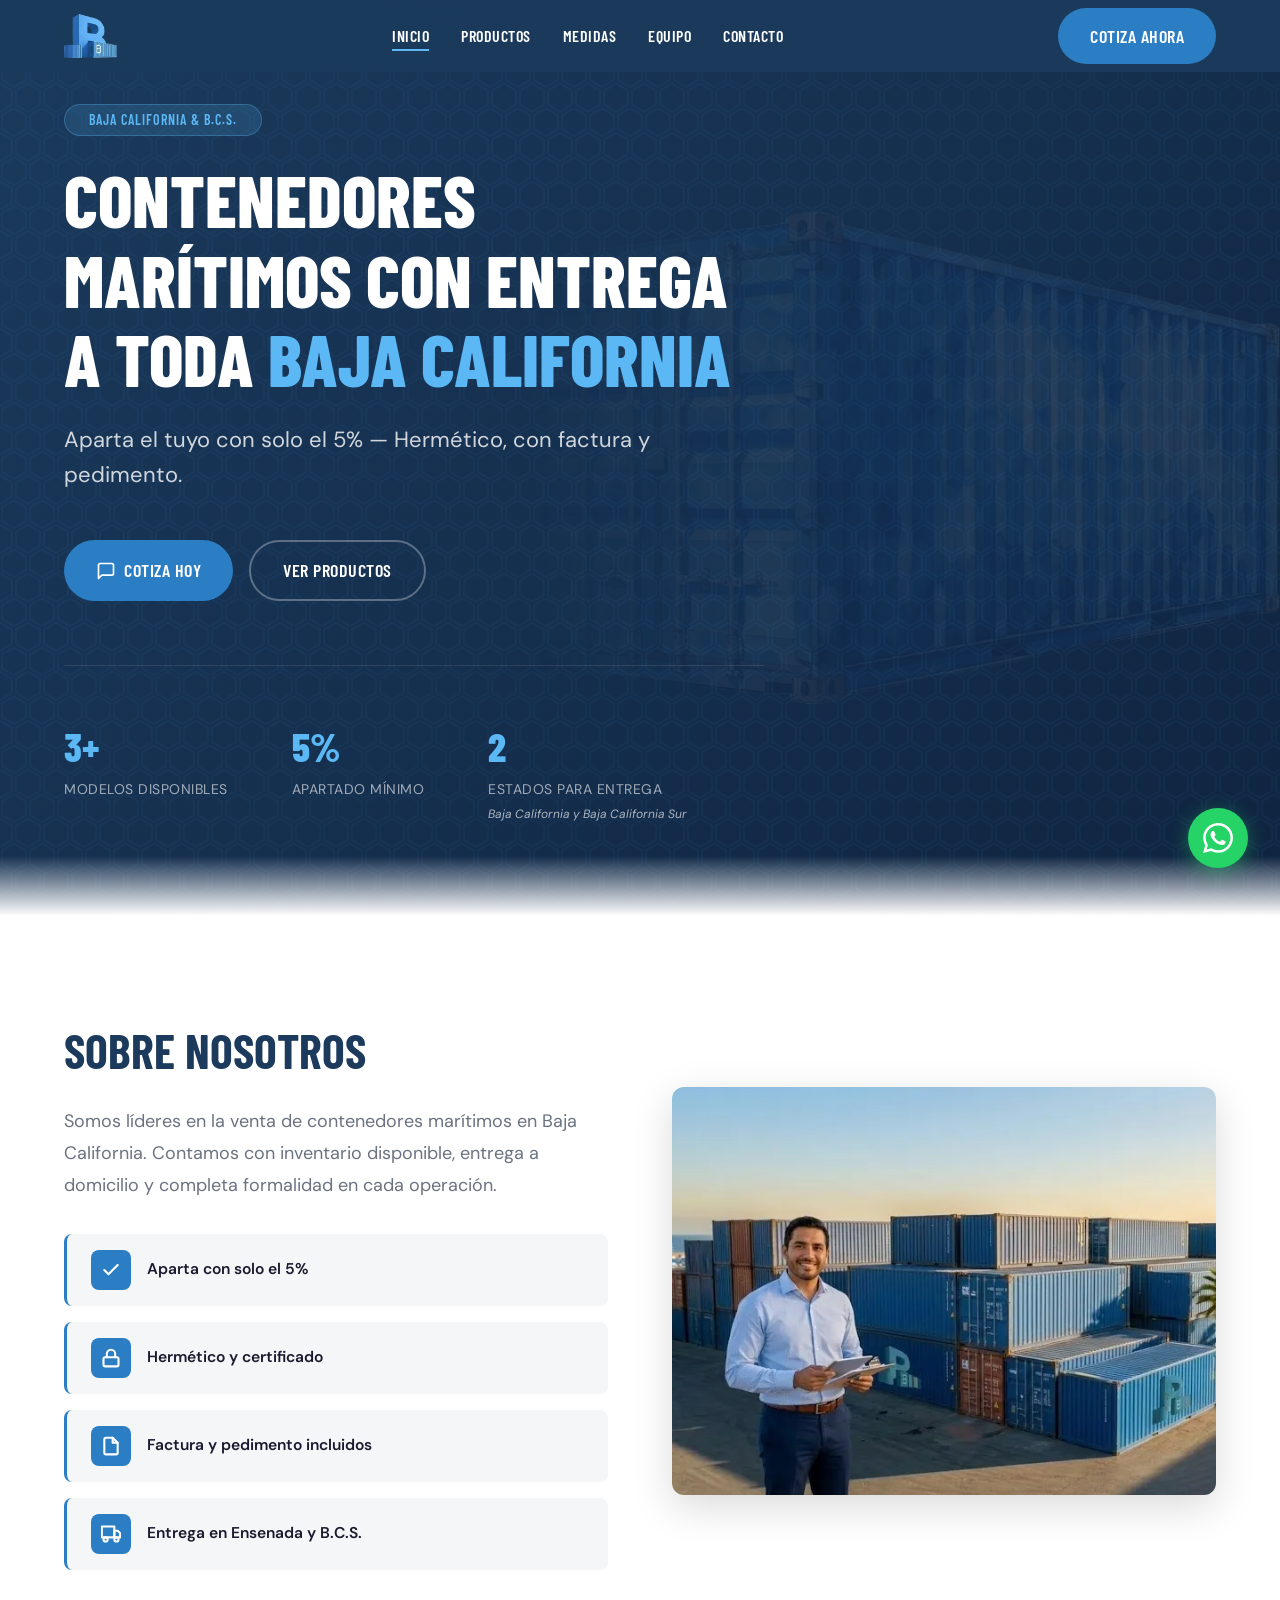
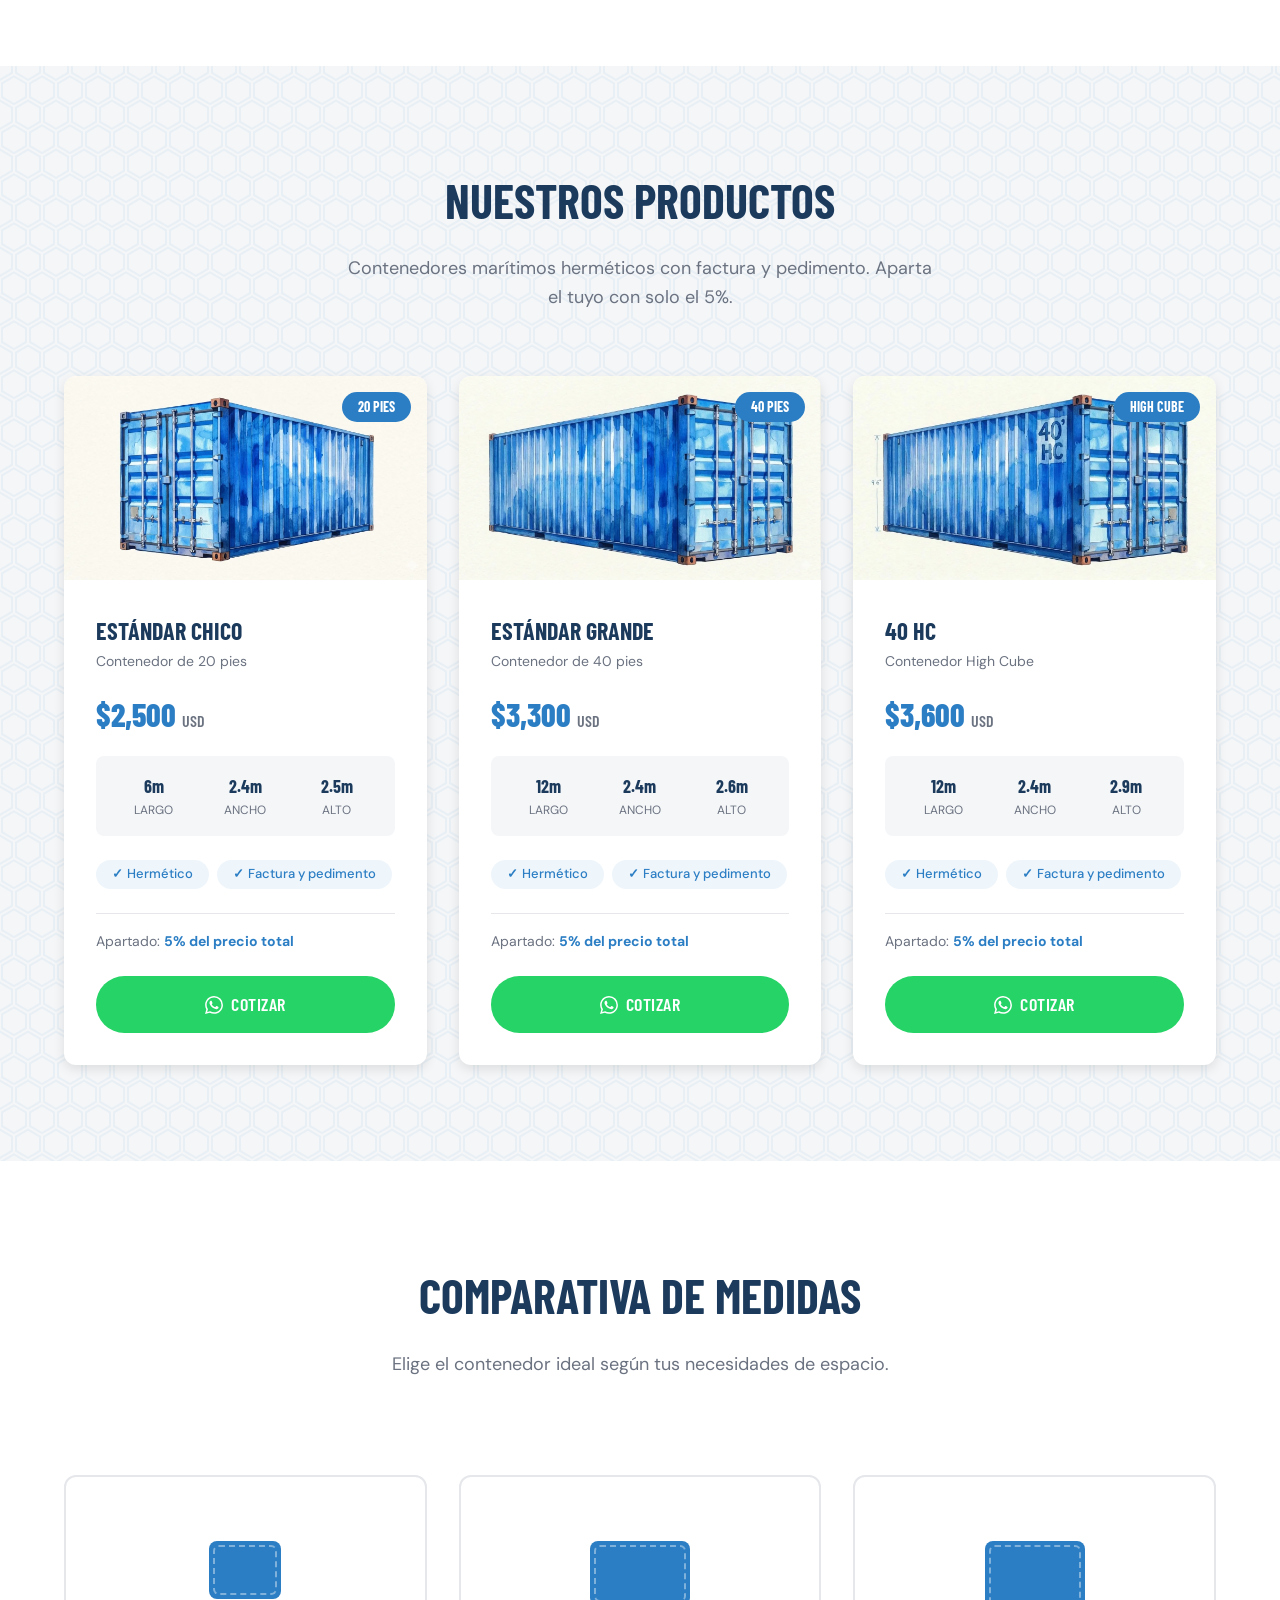
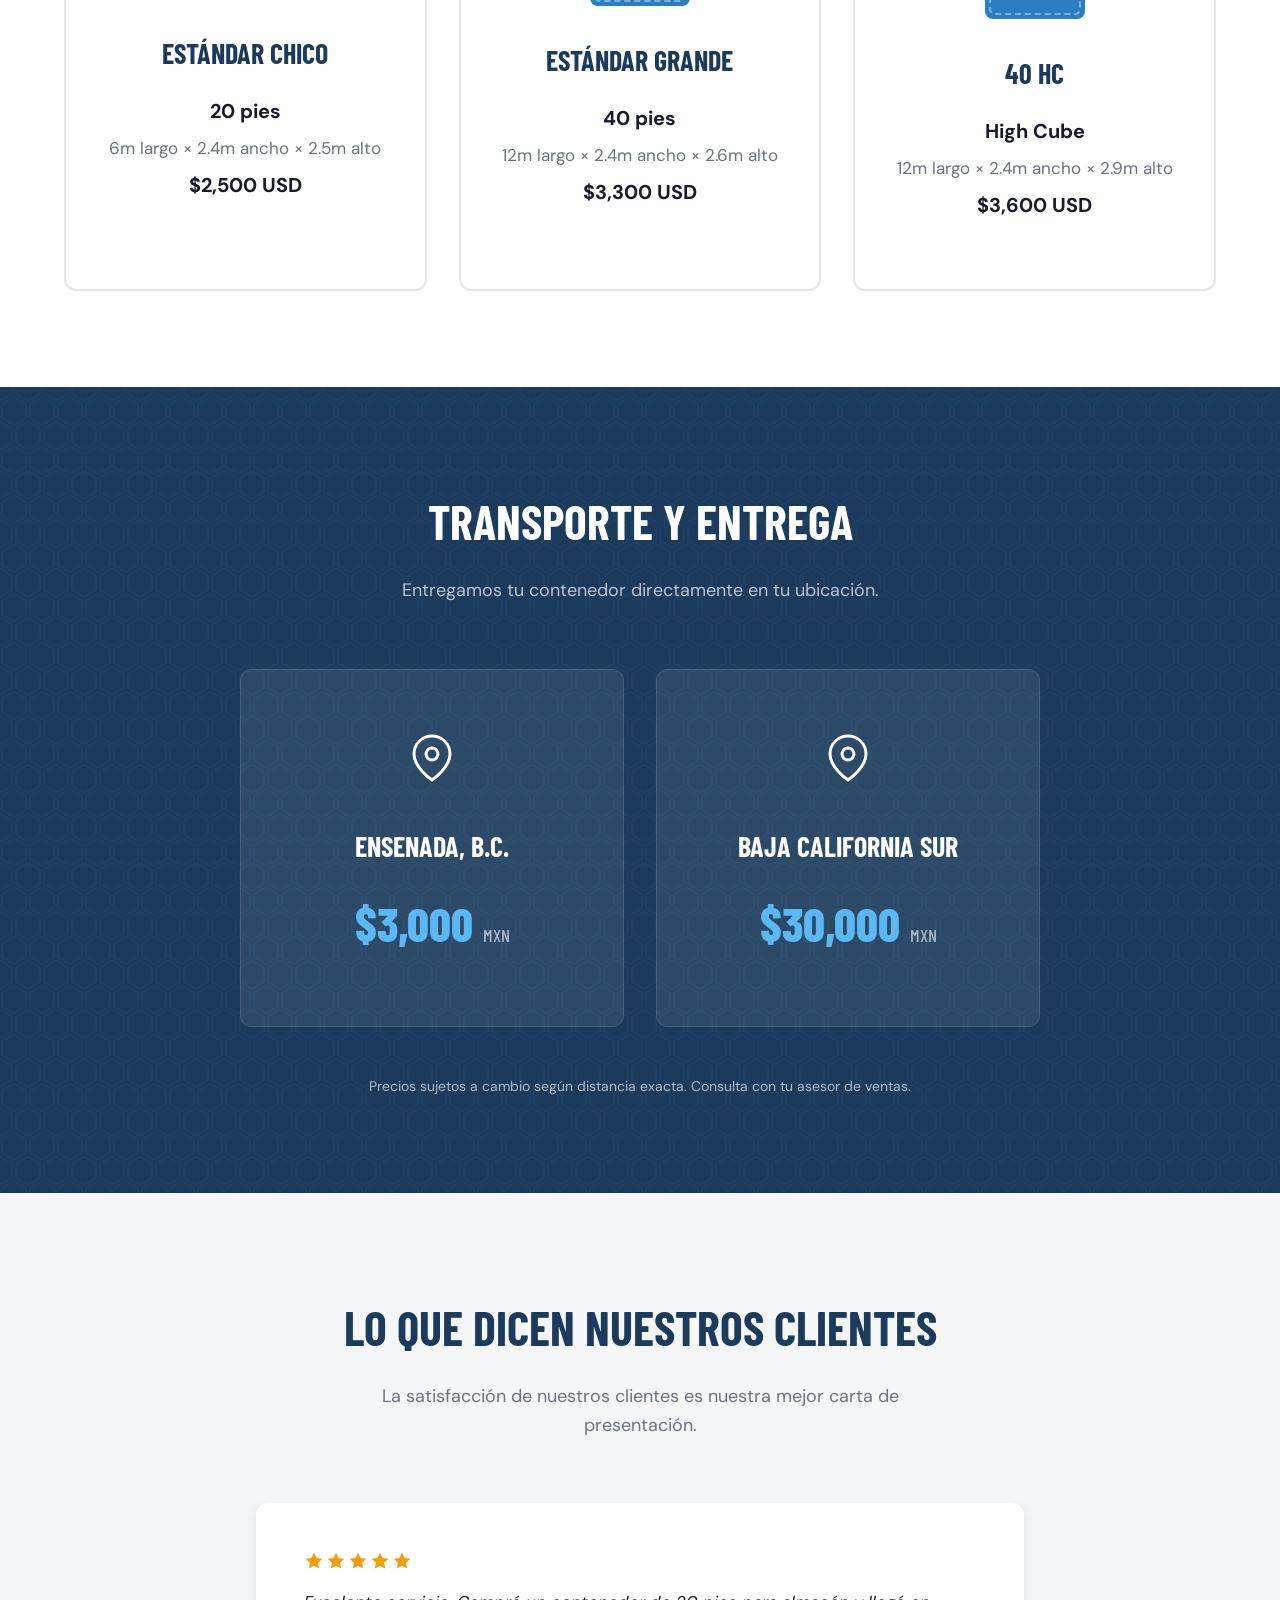
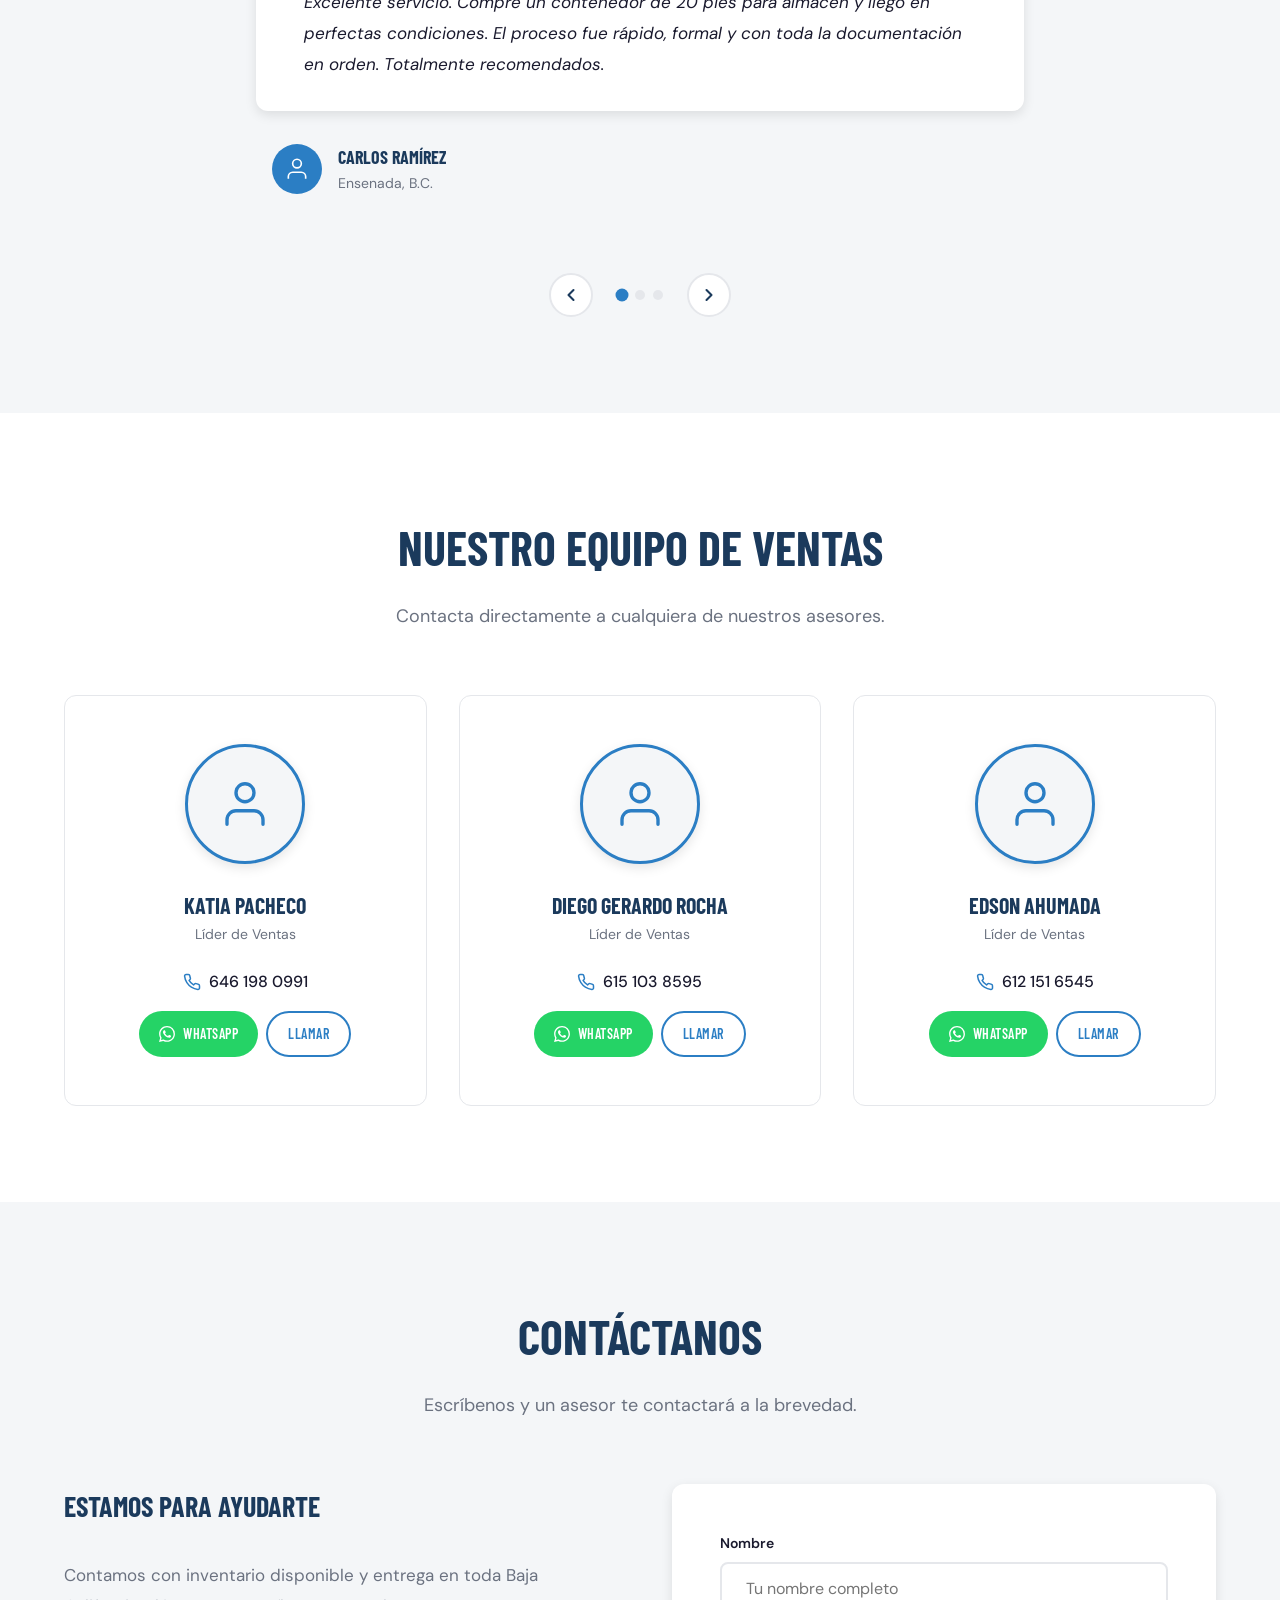
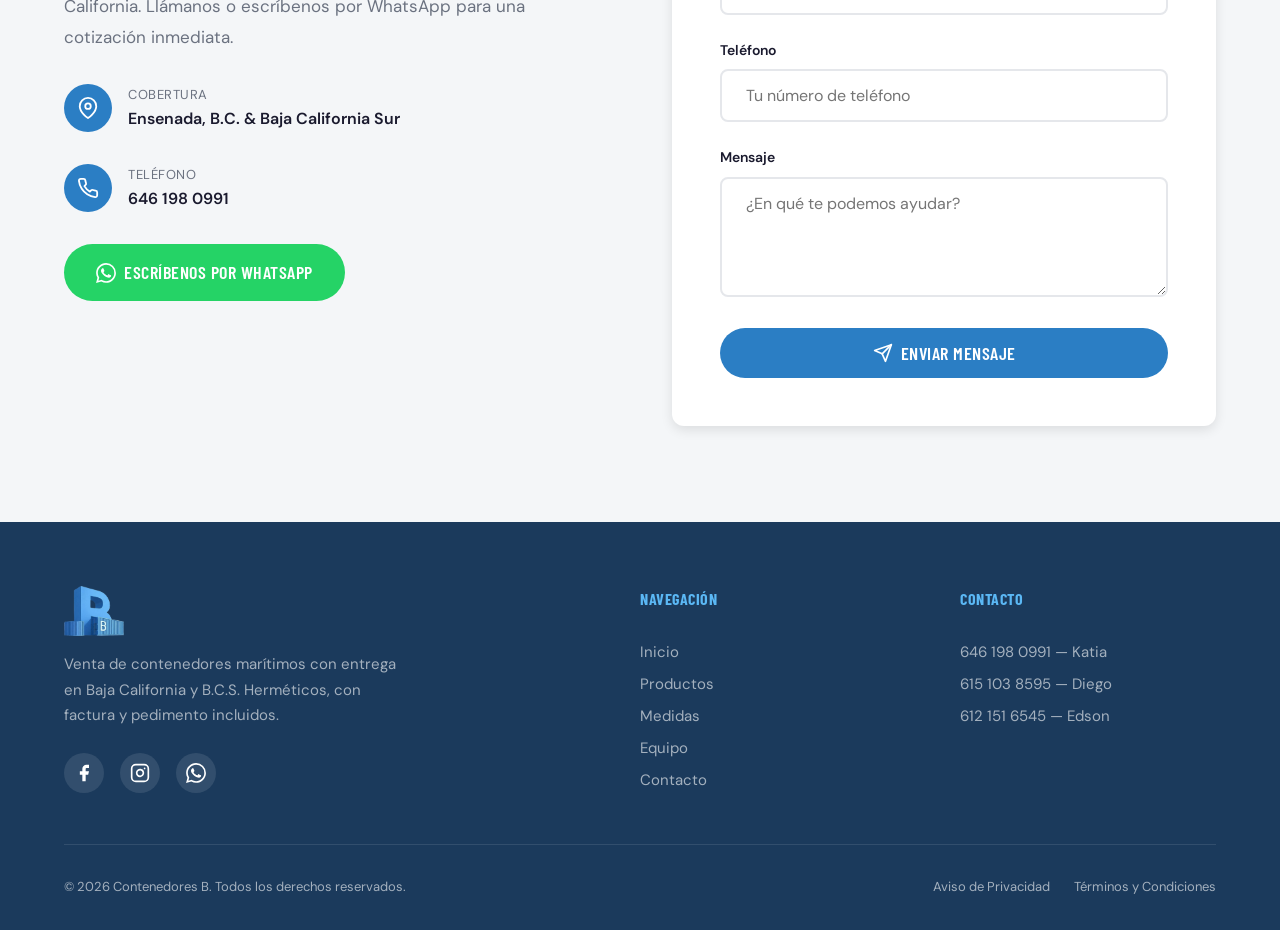
==== index.html @ b34fc515 "feat: Contenedores B landing page v1.0 Static landing page for shipping container sales company in B" ====
<!DOCTYPE html>
<html lang="es">
<head>
  <meta charset="UTF-8" />
  <meta name="viewport" content="width=device-width, initial-scale=1.0" />
  <title>Contenedores B — Venta de Contenedores Marítimos en Baja California</title>
  <meta name="description" content="Venta de contenedores marítimos en Baja California. Estándar de 20 y 40 pies, High Cube. Herméticos, con factura y pedimento. Entrega en Ensenada y B.C.S." />

  <!-- Favicon -->
  <link rel="icon" type="image/png" href="favicon.png" />
  <link rel="apple-touch-icon" href="assets/images/logo/apple-touch-icon.png" />

  <!-- Fonts -->
  <link rel="preconnect" href="https://fonts.googleapis.com" />
  <link rel="preconnect" href="https://fonts.gstatic.com" crossorigin />
  <link href="https://fonts.googleapis.com/css2?family=Barlow+Condensed:wght@600;700;800&family=DM+Sans:wght@400;500;600;700&display=swap" rel="stylesheet" />

  <!-- Styles -->
  <link rel="stylesheet" href="assets/css/variables.css" />
  <link rel="stylesheet" href="assets/css/main.css" />
</head>
<body>

  <!-- Skip to content -->
  <a href="#inicio" class="skip-link">Ir al contenido principal</a>

  <!-- ======== HEADER ======== -->
  <header class="header">
    <div class="container">
      <a href="#inicio" class="header-logo">
        <img src="assets/images/logo/logo-no-bg.png" alt="Contenedores B" />
      </a>
      <nav class="nav" aria-label="Navegación principal">
        <ul class="nav-links">
          <li><a href="#inicio">Inicio</a></li>
          <li><a href="#productos">Productos</a></li>
          <li><a href="#medidas">Medidas</a></li>
          <li><a href="#equipo">Equipo</a></li>
          <li><a href="#contacto">Contacto</a></li>
        </ul>
      </nav>
      <a href="#contacto" class="btn btn-primary nav-cta">Cotiza ahora</a>
      <button class="menu-toggle" aria-label="Abrir menú" aria-expanded="false">
        <span></span>
        <span></span>
        <span></span>
      </button>
    </div>
  </header>

  <!-- ======== HERO ======== -->
  <section id="inicio" class="hero hex-bg">
    <div class="hero-bg-image" aria-hidden="true"></div>
    <div class="container">
      <div class="hero-content">
        <span class="hero-badge">Baja California & B.C.S.</span>
        <h1 class="hero-title">
          Contenedores marítimos con entrega a toda <span>Baja California</span>
        </h1>
        <p class="hero-subtitle">
          Aparta el tuyo con solo el 5% — Hermético, con factura y pedimento.
        </p>
        <div class="hero-ctas">
          <a href="#contacto" class="btn btn-primary">
            <svg width="20" height="20" viewBox="0 0 24 24" fill="none" stroke="currentColor" stroke-width="2" stroke-linecap="round" stroke-linejoin="round"><path d="M21 15a2 2 0 0 1-2 2H7l-4 4V5a2 2 0 0 1 2-2h14a2 2 0 0 1 2 2z"/></svg>
            Cotiza hoy
          </a>
          <a href="#productos" class="btn btn-outline" style="border-color: rgba(255,255,255,0.3); color: white;">
            Ver productos
          </a>
        </div>
        <div class="hero-stats">
          <div>
            <div class="hero-stat-value" data-count="3" data-suffix="+">0</div>
            <div class="hero-stat-label">Modelos disponibles</div>
          </div>
          <div>
            <div class="hero-stat-value" data-count="5" data-suffix="%">0</div>
            <div class="hero-stat-label">Apartado mínimo</div>
          </div>
          <div>
            <div class="hero-stat-value" data-count="2" data-suffix="">0</div>
            <div class="hero-stat-label">Estados para entrega</div>
            <div class="hero-stat-detail">Baja California y Baja California Sur</div>
          </div>
        </div>
      </div>
    </div>
  </section>

  <!-- ======== NOSOTROS ======== -->
  <section id="nosotros" class="section about">
    <div class="container">
      <div class="about-grid">
        <div class="about-text reveal">
          <h2 class="section-title">Sobre nosotros</h2>
          <p>
            Somos líderes en la venta de contenedores marítimos en Baja California.
            Contamos con inventario disponible, entrega a domicilio y completa formalidad
            en cada operación.
          </p>
          <div class="about-highlights">
            <div class="highlight-item">
              <div class="highlight-icon">
                <svg width="20" height="20" viewBox="0 0 24 24" fill="none" stroke="currentColor" stroke-width="2.5" stroke-linecap="round" stroke-linejoin="round"><polyline points="20 6 9 17 4 12"/></svg>
              </div>
              <span class="highlight-text">Aparta con solo el 5%</span>
            </div>
            <div class="highlight-item">
              <div class="highlight-icon">
                <svg width="20" height="20" viewBox="0 0 24 24" fill="none" stroke="currentColor" stroke-width="2.5" stroke-linecap="round" stroke-linejoin="round"><rect x="3" y="11" width="18" height="11" rx="2" ry="2"/><path d="M7 11V7a5 5 0 0 1 10 0v4"/></svg>
              </div>
              <span class="highlight-text">Hermético y certificado</span>
            </div>
            <div class="highlight-item">
              <div class="highlight-icon">
                <svg width="20" height="20" viewBox="0 0 24 24" fill="none" stroke="currentColor" stroke-width="2.5" stroke-linecap="round" stroke-linejoin="round"><path d="M14 2H6a2 2 0 0 0-2 2v16a2 2 0 0 0 2 2h12a2 2 0 0 0 2-2V8z"/><polyline points="14 2 14 8 20 8"/></svg>
              </div>
              <span class="highlight-text">Factura y pedimento incluidos</span>
            </div>
            <div class="highlight-item">
              <div class="highlight-icon">
                <svg width="20" height="20" viewBox="0 0 24 24" fill="none" stroke="currentColor" stroke-width="2.5" stroke-linecap="round" stroke-linejoin="round"><rect x="1" y="3" width="15" height="13"/><polygon points="16 8 20 8 23 11 23 16 16 16 16 8"/><circle cx="5.5" cy="18.5" r="2.5"/><circle cx="18.5" cy="18.5" r="2.5"/></svg>
              </div>
              <span class="highlight-text">Entrega en Ensenada y B.C.S.</span>
            </div>
          </div>
        </div>
        <div class="about-image reveal">
          <picture>
            <source srcset="assets/images/sobre_nosotros.webp" type="image/webp" />
            <img
              src="assets/images/sobre_nosotros.png"
              alt="Contenedores marítimos Contenedores B"
              width="719" height="459"
              loading="lazy"
            />
          </picture>
        </div>
      </div>
    </div>
  </section>

  <!-- ======== PRODUCTOS ======== -->
  <section id="productos" class="section products hex-bg">
    <div class="container">
      <div class="section-header reveal">
        <h2 class="section-title">Nuestros productos</h2>
        <p class="section-subtitle">
          Contenedores marítimos herméticos con factura y pedimento. Aparta el tuyo con solo el 5%.
        </p>
      </div>
      <div class="products-grid">
        <!-- Estándar Chico -->
        <div class="product-card reveal">
          <div class="product-card-image">
            <picture>
              <source srcset="assets/images/products/20_pies.webp" type="image/webp" />
              <img
                src="assets/images/products/20_pies.png"
                class="product-image"
                data-product="estandar-chico"
                alt="Contenedor Estándar Chico 20 pies"
                width="1365" height="768"
                loading="lazy"
              />
            </picture>
            <span class="product-card-badge">20 pies</span>
          </div>
          <div class="product-card-body">
            <h3 class="product-card-title">Estándar Chico</h3>
            <p class="product-card-subtitle">Contenedor de 20 pies</p>
            <div class="product-card-price">$2,500 <small>USD</small></div>
            <div class="product-card-dimensions">
              <div class="dimension">
                <div class="dimension-value">6m</div>
                <div class="dimension-label">Largo</div>
              </div>
              <div class="dimension">
                <div class="dimension-value">2.4m</div>
                <div class="dimension-label">Ancho</div>
              </div>
              <div class="dimension">
                <div class="dimension-value">2.5m</div>
                <div class="dimension-label">Alto</div>
              </div>
            </div>
            <div class="product-card-features">
              <span class="feature-tag">Hermético</span>
              <span class="feature-tag">Factura y pedimento</span>
            </div>
            <p class="product-card-deposit">Apartado: <strong>5% del precio total</strong></p>
            <a href="https://wa.me/526461980991?text=Hola%2C%20me%20interesa%20el%20contenedor%20Est%C3%A1ndar%20Chico%2020%20pies" class="btn btn-whatsapp product-card-cta">
              <svg width="18" height="18" viewBox="0 0 24 24" fill="currentColor"><path d="M17.472 14.382c-.297-.149-1.758-.867-2.03-.967-.273-.099-.471-.148-.67.15-.197.297-.767.966-.94 1.164-.173.199-.347.223-.644.075-.297-.15-1.255-.463-2.39-1.475-.883-.788-1.48-1.761-1.653-2.059-.173-.297-.018-.458.13-.606.134-.133.298-.347.446-.52.149-.174.198-.298.298-.497.099-.198.05-.371-.025-.52-.075-.149-.669-1.612-.916-2.207-.242-.579-.487-.5-.669-.51-.173-.008-.371-.01-.57-.01-.198 0-.52.074-.792.372-.272.297-1.04 1.016-1.04 2.479 0 1.462 1.065 2.875 1.213 3.074.149.198 2.096 3.2 5.077 4.487.709.306 1.262.489 1.694.625.712.227 1.36.195 1.871.118.571-.085 1.758-.719 2.006-1.413.248-.694.248-1.289.173-1.413-.074-.124-.272-.198-.57-.347m-5.421 7.403h-.004a9.87 9.87 0 01-5.031-1.378l-.361-.214-3.741.982.998-3.648-.235-.374a9.86 9.86 0 01-1.51-5.26c.001-5.45 4.436-9.884 9.888-9.884 2.64 0 5.122 1.03 6.988 2.898a9.825 9.825 0 012.893 6.994c-.003 5.45-4.437 9.884-9.885 9.884m8.413-18.297A11.815 11.815 0 0012.05 0C5.495 0 .16 5.335.157 11.892c0 2.096.547 4.142 1.588 5.945L.057 24l6.305-1.654a11.882 11.882 0 005.683 1.448h.005c6.554 0 11.89-5.335 11.893-11.893a11.821 11.821 0 00-3.48-8.413z"/></svg>
              Cotizar
            </a>
          </div>
        </div>

        <!-- Estándar Grande -->
        <div class="product-card reveal">
          <div class="product-card-image">
            <picture>
              <source srcset="assets/images/products/40_pies.webp" type="image/webp" />
              <img
                src="assets/images/products/40_pies.png"
                class="product-image"
                data-product="estandar-grande"
                alt="Contenedor Estándar Grande 40 pies"
                width="1365" height="768"
                loading="lazy"
              />
            </picture>
            <span class="product-card-badge">40 pies</span>
          </div>
          <div class="product-card-body">
            <h3 class="product-card-title">Estándar Grande</h3>
            <p class="product-card-subtitle">Contenedor de 40 pies</p>
            <div class="product-card-price">$3,300 <small>USD</small></div>
            <div class="product-card-dimensions">
              <div class="dimension">
                <div class="dimension-value">12m</div>
                <div class="dimension-label">Largo</div>
              </div>
              <div class="dimension">
                <div class="dimension-value">2.4m</div>
                <div class="dimension-label">Ancho</div>
              </div>
              <div class="dimension">
                <div class="dimension-value">2.6m</div>
                <div class="dimension-label">Alto</div>
              </div>
            </div>
            <div class="product-card-features">
              <span class="feature-tag">Hermético</span>
              <span class="feature-tag">Factura y pedimento</span>
            </div>
            <p class="product-card-deposit">Apartado: <strong>5% del precio total</strong></p>
            <a href="https://wa.me/526461980991?text=Hola%2C%20me%20interesa%20el%20contenedor%20Est%C3%A1ndar%20Grande%2040%20pies" class="btn btn-whatsapp product-card-cta">
              <svg width="18" height="18" viewBox="0 0 24 24" fill="currentColor"><path d="M17.472 14.382c-.297-.149-1.758-.867-2.03-.967-.273-.099-.471-.148-.67.15-.197.297-.767.966-.94 1.164-.173.199-.347.223-.644.075-.297-.15-1.255-.463-2.39-1.475-.883-.788-1.48-1.761-1.653-2.059-.173-.297-.018-.458.13-.606.134-.133.298-.347.446-.52.149-.174.198-.298.298-.497.099-.198.05-.371-.025-.52-.075-.149-.669-1.612-.916-2.207-.242-.579-.487-.5-.669-.51-.173-.008-.371-.01-.57-.01-.198 0-.52.074-.792.372-.272.297-1.04 1.016-1.04 2.479 0 1.462 1.065 2.875 1.213 3.074.149.198 2.096 3.2 5.077 4.487.709.306 1.262.489 1.694.625.712.227 1.36.195 1.871.118.571-.085 1.758-.719 2.006-1.413.248-.694.248-1.289.173-1.413-.074-.124-.272-.198-.57-.347m-5.421 7.403h-.004a9.87 9.87 0 01-5.031-1.378l-.361-.214-3.741.982.998-3.648-.235-.374a9.86 9.86 0 01-1.51-5.26c.001-5.45 4.436-9.884 9.888-9.884 2.64 0 5.122 1.03 6.988 2.898a9.825 9.825 0 012.893 6.994c-.003 5.45-4.437 9.884-9.885 9.884m8.413-18.297A11.815 11.815 0 0012.05 0C5.495 0 .16 5.335.157 11.892c0 2.096.547 4.142 1.588 5.945L.057 24l6.305-1.654a11.882 11.882 0 005.683 1.448h.005c6.554 0 11.89-5.335 11.893-11.893a11.821 11.821 0 00-3.48-8.413z"/></svg>
              Cotizar
            </a>
          </div>
        </div>

        <!-- 40 HC -->
        <div class="product-card reveal">
          <div class="product-card-image">
            <picture>
              <source srcset="assets/images/products/high_cube.webp" type="image/webp" />
              <img
                src="assets/images/products/high_cube.png"
                class="product-image"
                data-product="40hc"
                alt="Contenedor 40 HC High Cube"
                width="1365" height="768"
                loading="lazy"
              />
            </picture>
            <span class="product-card-badge">High Cube</span>
          </div>
          <div class="product-card-body">
            <h3 class="product-card-title">40 HC</h3>
            <p class="product-card-subtitle">Contenedor High Cube</p>
            <div class="product-card-price">$3,600 <small>USD</small></div>
            <div class="product-card-dimensions">
              <div class="dimension">
                <div class="dimension-value">12m</div>
                <div class="dimension-label">Largo</div>
              </div>
              <div class="dimension">
                <div class="dimension-value">2.4m</div>
                <div class="dimension-label">Ancho</div>
              </div>
              <div class="dimension">
                <div class="dimension-value">2.9m</div>
                <div class="dimension-label">Alto</div>
              </div>
            </div>
            <div class="product-card-features">
              <span class="feature-tag">Hermético</span>
              <span class="feature-tag">Factura y pedimento</span>
            </div>
            <p class="product-card-deposit">Apartado: <strong>5% del precio total</strong></p>
            <a href="https://wa.me/526461980991?text=Hola%2C%20me%20interesa%20el%20contenedor%2040%20HC%20High%20Cube" class="btn btn-whatsapp product-card-cta">
              <svg width="18" height="18" viewBox="0 0 24 24" fill="currentColor"><path d="M17.472 14.382c-.297-.149-1.758-.867-2.03-.967-.273-.099-.471-.148-.67.15-.197.297-.767.966-.94 1.164-.173.199-.347.223-.644.075-.297-.15-1.255-.463-2.39-1.475-.883-.788-1.48-1.761-1.653-2.059-.173-.297-.018-.458.13-.606.134-.133.298-.347.446-.52.149-.174.198-.298.298-.497.099-.198.05-.371-.025-.52-.075-.149-.669-1.612-.916-2.207-.242-.579-.487-.5-.669-.51-.173-.008-.371-.01-.57-.01-.198 0-.52.074-.792.372-.272.297-1.04 1.016-1.04 2.479 0 1.462 1.065 2.875 1.213 3.074.149.198 2.096 3.2 5.077 4.487.709.306 1.262.489 1.694.625.712.227 1.36.195 1.871.118.571-.085 1.758-.719 2.006-1.413.248-.694.248-1.289.173-1.413-.074-.124-.272-.198-.57-.347m-5.421 7.403h-.004a9.87 9.87 0 01-5.031-1.378l-.361-.214-3.741.982.998-3.648-.235-.374a9.86 9.86 0 01-1.51-5.26c.001-5.45 4.436-9.884 9.888-9.884 2.64 0 5.122 1.03 6.988 2.898a9.825 9.825 0 012.893 6.994c-.003 5.45-4.437 9.884-9.885 9.884m8.413-18.297A11.815 11.815 0 0012.05 0C5.495 0 .16 5.335.157 11.892c0 2.096.547 4.142 1.588 5.945L.057 24l6.305-1.654a11.882 11.882 0 005.683 1.448h.005c6.554 0 11.89-5.335 11.893-11.893a11.821 11.821 0 00-3.48-8.413z"/></svg>
              Cotizar
            </a>
          </div>
        </div>
      </div>
    </div>
  </section>

  <!-- ======== MEDIDAS ======== -->
  <section id="medidas" class="section dimensions">
    <div class="container">
      <div class="section-header reveal">
        <h2 class="section-title">Comparativa de medidas</h2>
        <p class="section-subtitle">
          Elige el contenedor ideal según tus necesidades de espacio.
        </p>
      </div>
      <div class="dimensions-visual">
        <div class="dimension-box reveal">
          <div class="dimension-box-icon size-20"></div>
          <h3 class="dimension-box-title">Estándar Chico</h3>
          <div class="dimension-box-specs">
            <strong>20 pies</strong><br />
            6m largo &times; 2.4m ancho &times; 2.5m alto<br />
            <strong>$2,500 USD</strong>
          </div>
        </div>
        <div class="dimension-box reveal">
          <div class="dimension-box-icon size-40"></div>
          <h3 class="dimension-box-title">Estándar Grande</h3>
          <div class="dimension-box-specs">
            <strong>40 pies</strong><br />
            12m largo &times; 2.4m ancho &times; 2.6m alto<br />
            <strong>$3,300 USD</strong>
          </div>
        </div>
        <div class="dimension-box reveal">
          <div class="dimension-box-icon size-hc"></div>
          <h3 class="dimension-box-title">40 HC</h3>
          <div class="dimension-box-specs">
            <strong>High Cube</strong><br />
            12m largo &times; 2.4m ancho &times; 2.9m alto<br />
            <strong>$3,600 USD</strong>
          </div>
        </div>
      </div>
    </div>
  </section>

  <!-- ======== TRANSPORTE ======== -->
  <section id="transporte" class="section transport hex-bg">
    <div class="container">
      <div class="section-header reveal">
        <h2 class="section-title">Transporte y entrega</h2>
        <p class="section-subtitle">
          Entregamos tu contenedor directamente en tu ubicación.
        </p>
      </div>
      <div class="transport-grid reveal">
        <div class="transport-card">
          <div class="transport-card-icon">
            <svg width="48" height="48" viewBox="0 0 24 24" fill="none" stroke="currentColor" stroke-width="1.5" stroke-linecap="round" stroke-linejoin="round"><path d="M21 10c0 7-9 13-9 13s-9-6-9-13a9 9 0 0 1 18 0z"/><circle cx="12" cy="10" r="3"/></svg>
          </div>
          <h3 class="transport-card-destination">Ensenada, B.C.</h3>
          <div class="transport-card-price">$3,000 <small>MXN</small></div>
        </div>
        <div class="transport-card">
          <div class="transport-card-icon">
            <svg width="48" height="48" viewBox="0 0 24 24" fill="none" stroke="currentColor" stroke-width="1.5" stroke-linecap="round" stroke-linejoin="round"><path d="M21 10c0 7-9 13-9 13s-9-6-9-13a9 9 0 0 1 18 0z"/><circle cx="12" cy="10" r="3"/></svg>
          </div>
          <h3 class="transport-card-destination">Baja California Sur</h3>
          <div class="transport-card-price">$30,000 <small>MXN</small></div>
        </div>
      </div>
      <p class="transport-note reveal">
        Precios sujetos a cambio según distancia exacta. Consulta con tu asesor de ventas.
      </p>
    </div>
  </section>

  <!-- ======== TESTIMONIOS ======== -->
  <section id="testimonios" class="section testimonials">
    <div class="container">
      <div class="section-header reveal">
        <h2 class="section-title">Lo que dicen nuestros clientes</h2>
        <p class="section-subtitle">
          La satisfacción de nuestros clientes es nuestra mejor carta de presentación.
        </p>
      </div>
      <div class="testimonial-slider reveal">
        <div class="testimonial-track" id="testimonial-track">
          <!-- Carlos -->
          <div class="testimonial-card">
            <div class="testimonial-quote">
              <div class="testimonial-stars" aria-label="5 de 5 estrellas">
                <svg viewBox="0 0 24 24" fill="currentColor"><path d="M12 2l3.09 6.26L22 9.27l-5 4.87 1.18 6.88L12 17.77l-6.18 3.25L7 14.14 2 9.27l6.91-1.01L12 2z"/></svg>
                <svg viewBox="0 0 24 24" fill="currentColor"><path d="M12 2l3.09 6.26L22 9.27l-5 4.87 1.18 6.88L12 17.77l-6.18 3.25L7 14.14 2 9.27l6.91-1.01L12 2z"/></svg>
                <svg viewBox="0 0 24 24" fill="currentColor"><path d="M12 2l3.09 6.26L22 9.27l-5 4.87 1.18 6.88L12 17.77l-6.18 3.25L7 14.14 2 9.27l6.91-1.01L12 2z"/></svg>
                <svg viewBox="0 0 24 24" fill="currentColor"><path d="M12 2l3.09 6.26L22 9.27l-5 4.87 1.18 6.88L12 17.77l-6.18 3.25L7 14.14 2 9.27l6.91-1.01L12 2z"/></svg>
                <svg viewBox="0 0 24 24" fill="currentColor"><path d="M12 2l3.09 6.26L22 9.27l-5 4.87 1.18 6.88L12 17.77l-6.18 3.25L7 14.14 2 9.27l6.91-1.01L12 2z"/></svg>
              </div>
              <p>Excelente servicio. Compré un contenedor de 20 pies para almacén y llegó en perfectas condiciones. El proceso fue rápido, formal y con toda la documentación en orden. Totalmente recomendados.</p>
            </div>
            <div class="testimonial-author">
              <div class="testimonial-avatar">
                <svg viewBox="0 0 24 24" fill="none" stroke="currentColor" stroke-width="1.5"><path d="M20 21v-2a4 4 0 0 0-4-4H8a4 4 0 0 0-4 4v2"/><circle cx="12" cy="7" r="4"/></svg>
              </div>
              <div>
                <div class="testimonial-name">Carlos Ramírez</div>
                <div class="testimonial-location">Ensenada, B.C.</div>
              </div>
            </div>
          </div>
          <!-- Lorena -->
          <div class="testimonial-card">
            <div class="testimonial-quote">
              <div class="testimonial-stars" aria-label="5 de 5 estrellas">
                <svg viewBox="0 0 24 24" fill="currentColor"><path d="M12 2l3.09 6.26L22 9.27l-5 4.87 1.18 6.88L12 17.77l-6.18 3.25L7 14.14 2 9.27l6.91-1.01L12 2z"/></svg>
                <svg viewBox="0 0 24 24" fill="currentColor"><path d="M12 2l3.09 6.26L22 9.27l-5 4.87 1.18 6.88L12 17.77l-6.18 3.25L7 14.14 2 9.27l6.91-1.01L12 2z"/></svg>
                <svg viewBox="0 0 24 24" fill="currentColor"><path d="M12 2l3.09 6.26L22 9.27l-5 4.87 1.18 6.88L12 17.77l-6.18 3.25L7 14.14 2 9.27l6.91-1.01L12 2z"/></svg>
                <svg viewBox="0 0 24 24" fill="currentColor"><path d="M12 2l3.09 6.26L22 9.27l-5 4.87 1.18 6.88L12 17.77l-6.18 3.25L7 14.14 2 9.27l6.91-1.01L12 2z"/></svg>
                <svg viewBox="0 0 24 24" fill="currentColor"><path d="M12 2l3.09 6.26L22 9.27l-5 4.87 1.18 6.88L12 17.77l-6.18 3.25L7 14.14 2 9.27l6.91-1.01L12 2z"/></svg>
              </div>
              <p>Necesitaba un contenedor High Cube para mi negocio en Santa Rosalía y pensé que sería complicado el envío a B.C.S. Pero el equipo de Contenedores B se encargó de todo. Muy profesionales y el contenedor está hermético, tal como lo prometieron.</p>
            </div>
            <div class="testimonial-author">
              <div class="testimonial-avatar">
                <svg viewBox="0 0 24 24" fill="none" stroke="currentColor" stroke-width="1.5"><path d="M20 21v-2a4 4 0 0 0-4-4H8a4 4 0 0 0-4 4v2"/><circle cx="12" cy="7" r="4"/></svg>
              </div>
              <div>
                <div class="testimonial-name">Lorena Rivera</div>
                <div class="testimonial-location">Santa Rosalía, B.C.S.</div>
              </div>
            </div>
          </div>
          <!-- Eduardo -->
          <div class="testimonial-card">
            <div class="testimonial-quote">
              <div class="testimonial-stars" aria-label="5 de 5 estrellas">
                <svg viewBox="0 0 24 24" fill="currentColor"><path d="M12 2l3.09 6.26L22 9.27l-5 4.87 1.18 6.88L12 17.77l-6.18 3.25L7 14.14 2 9.27l6.91-1.01L12 2z"/></svg>
                <svg viewBox="0 0 24 24" fill="currentColor"><path d="M12 2l3.09 6.26L22 9.27l-5 4.87 1.18 6.88L12 17.77l-6.18 3.25L7 14.14 2 9.27l6.91-1.01L12 2z"/></svg>
                <svg viewBox="0 0 24 24" fill="currentColor"><path d="M12 2l3.09 6.26L22 9.27l-5 4.87 1.18 6.88L12 17.77l-6.18 3.25L7 14.14 2 9.27l6.91-1.01L12 2z"/></svg>
                <svg viewBox="0 0 24 24" fill="currentColor"><path d="M12 2l3.09 6.26L22 9.27l-5 4.87 1.18 6.88L12 17.77l-6.18 3.25L7 14.14 2 9.27l6.91-1.01L12 2z"/></svg>
                <svg viewBox="0 0 24 24" fill="currentColor"><path d="M12 2l3.09 6.26L22 9.27l-5 4.87 1.18 6.88L12 17.77l-6.18 3.25L7 14.14 2 9.27l6.91-1.01L12 2z"/></svg>
              </div>
              <p>Ya van dos contenedores que les compro. El primero de 20 pies y luego uno de 40. Apartar con el 5% es muy accesible y la factura y pedimento te dan tranquilidad. Sin duda, los mejores precios de la zona.</p>
            </div>
            <div class="testimonial-author">
              <div class="testimonial-avatar">
                <svg viewBox="0 0 24 24" fill="none" stroke="currentColor" stroke-width="1.5"><path d="M20 21v-2a4 4 0 0 0-4-4H8a4 4 0 0 0-4 4v2"/><circle cx="12" cy="7" r="4"/></svg>
              </div>
              <div>
                <div class="testimonial-name">Eduardo García</div>
                <div class="testimonial-location">Loreto, B.C.S.</div>
              </div>
            </div>
          </div>
        </div>
        <div class="testimonial-controls">
          <button class="testimonial-btn testimonial-prev" aria-label="Anterior">
            <svg width="20" height="20" viewBox="0 0 24 24" fill="none" stroke="currentColor" stroke-width="2.5" stroke-linecap="round" stroke-linejoin="round"><polyline points="15 18 9 12 15 6"/></svg>
          </button>
          <div class="testimonial-dots" id="testimonial-dots"></div>
          <button class="testimonial-btn testimonial-next" aria-label="Siguiente">
            <svg width="20" height="20" viewBox="0 0 24 24" fill="none" stroke="currentColor" stroke-width="2.5" stroke-linecap="round" stroke-linejoin="round"><polyline points="9 18 15 12 9 6"/></svg>
          </button>
        </div>
      </div>
    </div>
  </section>

  <!-- ======== EQUIPO ======== -->
  <section id="equipo" class="section team">
    <div class="container">
      <div class="section-header reveal">
        <h2 class="section-title">Nuestro equipo de ventas</h2>
        <p class="section-subtitle">
          Contacta directamente a cualquiera de nuestros asesores.
        </p>
      </div>
      <div class="team-grid">
        <!-- Katia -->
        <div class="team-card reveal">
          <div class="team-card-avatar team-card-avatar--placeholder">
            <svg viewBox="0 0 24 24" fill="none" stroke="currentColor" stroke-width="1.5" stroke-linecap="round" stroke-linejoin="round"><path d="M20 21v-2a4 4 0 0 0-4-4H8a4 4 0 0 0-4 4v2"/><circle cx="12" cy="7" r="4"/></svg>
          </div>
          <h3 class="team-card-name">Katia Pacheco</h3>
          <p class="team-card-role">Líder de Ventas</p>
          <a href="tel:+526461980991" class="team-card-phone">
            <svg viewBox="0 0 24 24" fill="none" stroke="currentColor" stroke-width="2" stroke-linecap="round" stroke-linejoin="round"><path d="M22 16.92v3a2 2 0 0 1-2.18 2 19.79 19.79 0 0 1-8.63-3.07 19.5 19.5 0 0 1-6-6 19.79 19.79 0 0 1-3.07-8.67A2 2 0 0 1 4.11 2h3a2 2 0 0 1 2 1.72 12.84 12.84 0 0 0 .7 2.81 2 2 0 0 1-.45 2.11L8.09 9.91a16 16 0 0 0 6 6l1.27-1.27a2 2 0 0 1 2.11-.45 12.84 12.84 0 0 0 2.81.7A2 2 0 0 1 22 16.92z"/></svg>
            646 198 0991
          </a>
          <div class="team-card-actions">
            <a href="https://wa.me/526461980991" class="btn btn-whatsapp" target="_blank" rel="noopener">
              <svg width="16" height="16" viewBox="0 0 24 24" fill="currentColor"><path d="M17.472 14.382c-.297-.149-1.758-.867-2.03-.967-.273-.099-.471-.148-.67.15-.197.297-.767.966-.94 1.164-.173.199-.347.223-.644.075-.297-.15-1.255-.463-2.39-1.475-.883-.788-1.48-1.761-1.653-2.059-.173-.297-.018-.458.13-.606.134-.133.298-.347.446-.52.149-.174.198-.298.298-.497.099-.198.05-.371-.025-.52-.075-.149-.669-1.612-.916-2.207-.242-.579-.487-.5-.669-.51-.173-.008-.371-.01-.57-.01-.198 0-.52.074-.792.372-.272.297-1.04 1.016-1.04 2.479 0 1.462 1.065 2.875 1.213 3.074.149.198 2.096 3.2 5.077 4.487.709.306 1.262.489 1.694.625.712.227 1.36.195 1.871.118.571-.085 1.758-.719 2.006-1.413.248-.694.248-1.289.173-1.413-.074-.124-.272-.198-.57-.347m-5.421 7.403h-.004a9.87 9.87 0 01-5.031-1.378l-.361-.214-3.741.982.998-3.648-.235-.374a9.86 9.86 0 01-1.51-5.26c.001-5.45 4.436-9.884 9.888-9.884 2.64 0 5.122 1.03 6.988 2.898a9.825 9.825 0 012.893 6.994c-.003 5.45-4.437 9.884-9.885 9.884m8.413-18.297A11.815 11.815 0 0012.05 0C5.495 0 .16 5.335.157 11.892c0 2.096.547 4.142 1.588 5.945L.057 24l6.305-1.654a11.882 11.882 0 005.683 1.448h.005c6.554 0 11.89-5.335 11.893-11.893a11.821 11.821 0 00-3.48-8.413z"/></svg>
              WhatsApp
            </a>
            <a href="tel:+526461980991" class="btn btn-outline">Llamar</a>
          </div>
        </div>

        <!-- Diego -->
        <div class="team-card reveal">
          <div class="team-card-avatar team-card-avatar--placeholder">
            <svg viewBox="0 0 24 24" fill="none" stroke="currentColor" stroke-width="1.5" stroke-linecap="round" stroke-linejoin="round"><path d="M20 21v-2a4 4 0 0 0-4-4H8a4 4 0 0 0-4 4v2"/><circle cx="12" cy="7" r="4"/></svg>
          </div>
          <h3 class="team-card-name">Diego Gerardo Rocha</h3>
          <p class="team-card-role">Líder de Ventas</p>
          <a href="tel:+526151038595" class="team-card-phone">
            <svg viewBox="0 0 24 24" fill="none" stroke="currentColor" stroke-width="2" stroke-linecap="round" stroke-linejoin="round"><path d="M22 16.92v3a2 2 0 0 1-2.18 2 19.79 19.79 0 0 1-8.63-3.07 19.5 19.5 0 0 1-6-6 19.79 19.79 0 0 1-3.07-8.67A2 2 0 0 1 4.11 2h3a2 2 0 0 1 2 1.72 12.84 12.84 0 0 0 .7 2.81 2 2 0 0 1-.45 2.11L8.09 9.91a16 16 0 0 0 6 6l1.27-1.27a2 2 0 0 1 2.11-.45 12.84 12.84 0 0 0 2.81.7A2 2 0 0 1 22 16.92z"/></svg>
            615 103 8595
          </a>
          <div class="team-card-actions">
            <a href="https://wa.me/526151038595" class="btn btn-whatsapp" target="_blank" rel="noopener">
              <svg width="16" height="16" viewBox="0 0 24 24" fill="currentColor"><path d="M17.472 14.382c-.297-.149-1.758-.867-2.03-.967-.273-.099-.471-.148-.67.15-.197.297-.767.966-.94 1.164-.173.199-.347.223-.644.075-.297-.15-1.255-.463-2.39-1.475-.883-.788-1.48-1.761-1.653-2.059-.173-.297-.018-.458.13-.606.134-.133.298-.347.446-.52.149-.174.198-.298.298-.497.099-.198.05-.371-.025-.52-.075-.149-.669-1.612-.916-2.207-.242-.579-.487-.5-.669-.51-.173-.008-.371-.01-.57-.01-.198 0-.52.074-.792.372-.272.297-1.04 1.016-1.04 2.479 0 1.462 1.065 2.875 1.213 3.074.149.198 2.096 3.2 5.077 4.487.709.306 1.262.489 1.694.625.712.227 1.36.195 1.871.118.571-.085 1.758-.719 2.006-1.413.248-.694.248-1.289.173-1.413-.074-.124-.272-.198-.57-.347m-5.421 7.403h-.004a9.87 9.87 0 01-5.031-1.378l-.361-.214-3.741.982.998-3.648-.235-.374a9.86 9.86 0 01-1.51-5.26c.001-5.45 4.436-9.884 9.888-9.884 2.64 0 5.122 1.03 6.988 2.898a9.825 9.825 0 012.893 6.994c-.003 5.45-4.437 9.884-9.885 9.884m8.413-18.297A11.815 11.815 0 0012.05 0C5.495 0 .16 5.335.157 11.892c0 2.096.547 4.142 1.588 5.945L.057 24l6.305-1.654a11.882 11.882 0 005.683 1.448h.005c6.554 0 11.89-5.335 11.893-11.893a11.821 11.821 0 00-3.48-8.413z"/></svg>
              WhatsApp
            </a>
            <a href="tel:+526151038595" class="btn btn-outline">Llamar</a>
          </div>
        </div>

        <!-- Edson -->
        <div class="team-card reveal">
          <div class="team-card-avatar team-card-avatar--placeholder">
            <svg viewBox="0 0 24 24" fill="none" stroke="currentColor" stroke-width="1.5" stroke-linecap="round" stroke-linejoin="round"><path d="M20 21v-2a4 4 0 0 0-4-4H8a4 4 0 0 0-4 4v2"/><circle cx="12" cy="7" r="4"/></svg>
          </div>
          <h3 class="team-card-name">Edson Ahumada</h3>
          <p class="team-card-role">Líder de Ventas</p>
          <a href="tel:+526121516545" class="team-card-phone">
            <svg viewBox="0 0 24 24" fill="none" stroke="currentColor" stroke-width="2" stroke-linecap="round" stroke-linejoin="round"><path d="M22 16.92v3a2 2 0 0 1-2.18 2 19.79 19.79 0 0 1-8.63-3.07 19.5 19.5 0 0 1-6-6 19.79 19.79 0 0 1-3.07-8.67A2 2 0 0 1 4.11 2h3a2 2 0 0 1 2 1.72 12.84 12.84 0 0 0 .7 2.81 2 2 0 0 1-.45 2.11L8.09 9.91a16 16 0 0 0 6 6l1.27-1.27a2 2 0 0 1 2.11-.45 12.84 12.84 0 0 0 2.81.7A2 2 0 0 1 22 16.92z"/></svg>
            612 151 6545
          </a>
          <div class="team-card-actions">
            <a href="https://wa.me/526121516545" class="btn btn-whatsapp" target="_blank" rel="noopener">
              <svg width="16" height="16" viewBox="0 0 24 24" fill="currentColor"><path d="M17.472 14.382c-.297-.149-1.758-.867-2.03-.967-.273-.099-.471-.148-.67.15-.197.297-.767.966-.94 1.164-.173.199-.347.223-.644.075-.297-.15-1.255-.463-2.39-1.475-.883-.788-1.48-1.761-1.653-2.059-.173-.297-.018-.458.13-.606.134-.133.298-.347.446-.52.149-.174.198-.298.298-.497.099-.198.05-.371-.025-.52-.075-.149-.669-1.612-.916-2.207-.242-.579-.487-.5-.669-.51-.173-.008-.371-.01-.57-.01-.198 0-.52.074-.792.372-.272.297-1.04 1.016-1.04 2.479 0 1.462 1.065 2.875 1.213 3.074.149.198 2.096 3.2 5.077 4.487.709.306 1.262.489 1.694.625.712.227 1.36.195 1.871.118.571-.085 1.758-.719 2.006-1.413.248-.694.248-1.289.173-1.413-.074-.124-.272-.198-.57-.347m-5.421 7.403h-.004a9.87 9.87 0 01-5.031-1.378l-.361-.214-3.741.982.998-3.648-.235-.374a9.86 9.86 0 01-1.51-5.26c.001-5.45 4.436-9.884 9.888-9.884 2.64 0 5.122 1.03 6.988 2.898a9.825 9.825 0 012.893 6.994c-.003 5.45-4.437 9.884-9.885 9.884m8.413-18.297A11.815 11.815 0 0012.05 0C5.495 0 .16 5.335.157 11.892c0 2.096.547 4.142 1.588 5.945L.057 24l6.305-1.654a11.882 11.882 0 005.683 1.448h.005c6.554 0 11.89-5.335 11.893-11.893a11.821 11.821 0 00-3.48-8.413z"/></svg>
              WhatsApp
            </a>
            <a href="tel:+526121516545" class="btn btn-outline">Llamar</a>
          </div>
        </div>
      </div>
    </div>
  </section>

  <!-- ======== CONTACTO ======== -->
  <section id="contacto" class="section contact">
    <div class="container">
      <div class="section-header reveal">
        <h2 class="section-title">Contáctanos</h2>
        <p class="section-subtitle">
          Escríbenos y un asesor te contactará a la brevedad.
        </p>
      </div>
      <div class="contact-grid">
        <div class="contact-info reveal">
          <h3 class="contact-info-title">Estamos para ayudarte</h3>
          <p class="contact-info-text">
            Contamos con inventario disponible y entrega en toda Baja California.
            Llámanos o escríbenos por WhatsApp para una cotización inmediata.
          </p>
          <div class="contact-detail">
            <div class="contact-detail-icon">
              <svg width="22" height="22" viewBox="0 0 24 24" fill="none" stroke="currentColor" stroke-width="2" stroke-linecap="round" stroke-linejoin="round"><path d="M21 10c0 7-9 13-9 13s-9-6-9-13a9 9 0 0 1 18 0z"/><circle cx="12" cy="10" r="3"/></svg>
            </div>
            <div>
              <div class="contact-detail-label">Cobertura</div>
              <div class="contact-detail-value">Ensenada, B.C. &amp; Baja California Sur</div>
            </div>
          </div>
          <div class="contact-detail">
            <div class="contact-detail-icon">
              <svg width="22" height="22" viewBox="0 0 24 24" fill="none" stroke="currentColor" stroke-width="2" stroke-linecap="round" stroke-linejoin="round"><path d="M22 16.92v3a2 2 0 0 1-2.18 2 19.79 19.79 0 0 1-8.63-3.07 19.5 19.5 0 0 1-6-6 19.79 19.79 0 0 1-3.07-8.67A2 2 0 0 1 4.11 2h3a2 2 0 0 1 2 1.72 12.84 12.84 0 0 0 .7 2.81 2 2 0 0 1-.45 2.11L8.09 9.91a16 16 0 0 0 6 6l1.27-1.27a2 2 0 0 1 2.11-.45 12.84 12.84 0 0 0 2.81.7A2 2 0 0 1 22 16.92z"/></svg>
            </div>
            <div>
              <div class="contact-detail-label">Teléfono</div>
              <div class="contact-detail-value">646 198 0991</div>
            </div>
          </div>
          <a href="https://wa.me/526461980991" class="btn btn-whatsapp" target="_blank" rel="noopener">
            <svg width="20" height="20" viewBox="0 0 24 24" fill="currentColor"><path d="M17.472 14.382c-.297-.149-1.758-.867-2.03-.967-.273-.099-.471-.148-.67.15-.197.297-.767.966-.94 1.164-.173.199-.347.223-.644.075-.297-.15-1.255-.463-2.39-1.475-.883-.788-1.48-1.761-1.653-2.059-.173-.297-.018-.458.13-.606.134-.133.298-.347.446-.52.149-.174.198-.298.298-.497.099-.198.05-.371-.025-.52-.075-.149-.669-1.612-.916-2.207-.242-.579-.487-.5-.669-.51-.173-.008-.371-.01-.57-.01-.198 0-.52.074-.792.372-.272.297-1.04 1.016-1.04 2.479 0 1.462 1.065 2.875 1.213 3.074.149.198 2.096 3.2 5.077 4.487.709.306 1.262.489 1.694.625.712.227 1.36.195 1.871.118.571-.085 1.758-.719 2.006-1.413.248-.694.248-1.289.173-1.413-.074-.124-.272-.198-.57-.347m-5.421 7.403h-.004a9.87 9.87 0 01-5.031-1.378l-.361-.214-3.741.982.998-3.648-.235-.374a9.86 9.86 0 01-1.51-5.26c.001-5.45 4.436-9.884 9.888-9.884 2.64 0 5.122 1.03 6.988 2.898a9.825 9.825 0 012.893 6.994c-.003 5.45-4.437 9.884-9.885 9.884m8.413-18.297A11.815 11.815 0 0012.05 0C5.495 0 .16 5.335.157 11.892c0 2.096.547 4.142 1.588 5.945L.057 24l6.305-1.654a11.882 11.882 0 005.683 1.448h.005c6.554 0 11.89-5.335 11.893-11.893a11.821 11.821 0 00-3.48-8.413z"/></svg>
            Escríbenos por WhatsApp
          </a>
        </div>
        <form id="contact-form" class="contact-form reveal">
          <div class="form-group">
            <label for="name">Nombre</label>
            <input type="text" id="name" name="name" placeholder="Tu nombre completo" autocomplete="name" required />
          </div>
          <div class="form-group">
            <label for="phone">Teléfono</label>
            <input type="tel" id="phone" name="phone" placeholder="Tu número de teléfono" autocomplete="tel" required />
          </div>
          <div class="form-group">
            <label for="message">Mensaje</label>
            <textarea id="message" name="message" placeholder="¿En qué te podemos ayudar?" rows="4" required></textarea>
          </div>
          <button type="submit" class="btn btn-primary form-submit">
            <svg width="20" height="20" viewBox="0 0 24 24" fill="none" stroke="currentColor" stroke-width="2" stroke-linecap="round" stroke-linejoin="round"><line x1="22" y1="2" x2="11" y2="13"/><polygon points="22 2 15 22 11 13 2 9 22 2"/></svg>
            Enviar mensaje
          </button>
        </form>
      </div>
    </div>
  </section>

  <!-- ======== FOOTER ======== -->
  <footer class="footer">
    <div class="container">
      <div class="footer-grid">
        <div>
          <div class="footer-logo">
            <img src="assets/images/logo/logo-no-bg.png" alt="Contenedores B" />
          </div>
          <p class="footer-desc">
            Venta de contenedores marítimos con entrega en Baja California y B.C.S.
            Herméticos, con factura y pedimento incluidos.
          </p>
          <div class="footer-social" style="margin-top: var(--space-lg);">
            <!-- Reemplazar href="#" con la URL real cuando el cliente la proporcione -->
            <a href="#" class="social-link" data-network="facebook" aria-label="Facebook">
              <svg viewBox="0 0 24 24" fill="currentColor"><path d="M18 2h-3a5 5 0 00-5 5v3H7v4h3v8h4v-8h3l1-4h-4V7a1 1 0 011-1h3z"/></svg>
            </a>
            <a href="#" class="social-link" data-network="instagram" aria-label="Instagram">
              <svg viewBox="0 0 24 24" fill="none" stroke="currentColor" stroke-width="2" stroke-linecap="round" stroke-linejoin="round"><rect x="2" y="2" width="20" height="20" rx="5" ry="5"/><path d="M16 11.37A4 4 0 1112.63 8 4 4 0 0116 11.37z"/><line x1="17.5" y1="6.5" x2="17.51" y2="6.5"/></svg>
            </a>
            <a href="https://wa.me/526461980991" class="social-link" data-network="whatsapp" aria-label="WhatsApp">
              <svg viewBox="0 0 24 24" fill="currentColor"><path d="M17.472 14.382c-.297-.149-1.758-.867-2.03-.967-.273-.099-.471-.148-.67.15-.197.297-.767.966-.94 1.164-.173.199-.347.223-.644.075-.297-.15-1.255-.463-2.39-1.475-.883-.788-1.48-1.761-1.653-2.059-.173-.297-.018-.458.13-.606.134-.133.298-.347.446-.52.149-.174.198-.298.298-.497.099-.198.05-.371-.025-.52-.075-.149-.669-1.612-.916-2.207-.242-.579-.487-.5-.669-.51-.173-.008-.371-.01-.57-.01-.198 0-.52.074-.792.372-.272.297-1.04 1.016-1.04 2.479 0 1.462 1.065 2.875 1.213 3.074.149.198 2.096 3.2 5.077 4.487.709.306 1.262.489 1.694.625.712.227 1.36.195 1.871.118.571-.085 1.758-.719 2.006-1.413.248-.694.248-1.289.173-1.413-.074-.124-.272-.198-.57-.347m-5.421 7.403h-.004a9.87 9.87 0 01-5.031-1.378l-.361-.214-3.741.982.998-3.648-.235-.374a9.86 9.86 0 01-1.51-5.26c.001-5.45 4.436-9.884 9.888-9.884 2.64 0 5.122 1.03 6.988 2.898a9.825 9.825 0 012.893 6.994c-.003 5.45-4.437 9.884-9.885 9.884m8.413-18.297A11.815 11.815 0 0012.05 0C5.495 0 .16 5.335.157 11.892c0 2.096.547 4.142 1.588 5.945L.057 24l6.305-1.654a11.882 11.882 0 005.683 1.448h.005c6.554 0 11.89-5.335 11.893-11.893a11.821 11.821 0 00-3.48-8.413z"/></svg>
            </a>
          </div>
        </div>
        <div>
          <h4 class="footer-heading">Navegación</h4>
          <div class="footer-links">
            <a href="#inicio">Inicio</a>
            <a href="#productos">Productos</a>
            <a href="#medidas">Medidas</a>
            <a href="#equipo">Equipo</a>
            <a href="#contacto">Contacto</a>
          </div>
        </div>
        <div>
          <h4 class="footer-heading">Contacto</h4>
          <div class="footer-links">
            <a href="tel:+526461980991">646 198 0991 — Katia</a>
            <a href="tel:+526151038595">615 103 8595 — Diego</a>
            <a href="tel:+526121516545">612 151 6545 — Edson</a>
          </div>
        </div>
      </div>
      <div class="footer-bottom">
        <span>&copy; 2026 Contenedores B. Todos los derechos reservados.</span>
        <span class="footer-legal">
          <a href="privacidad.html">Aviso de Privacidad</a>
          <a href="terminos.html">Términos y Condiciones</a>
        </span>
      </div>
    </div>
  </footer>

  <!-- Floating WhatsApp Button -->
  <a href="https://wa.me/526461980991" class="whatsapp-float" target="_blank" rel="noopener" aria-label="Contactar por WhatsApp">
    <svg viewBox="0 0 24 24" fill="currentColor"><path d="M17.472 14.382c-.297-.149-1.758-.867-2.03-.967-.273-.099-.471-.148-.67.15-.197.297-.767.966-.94 1.164-.173.199-.347.223-.644.075-.297-.15-1.255-.463-2.39-1.475-.883-.788-1.48-1.761-1.653-2.059-.173-.297-.018-.458.13-.606.134-.133.298-.347.446-.52.149-.174.198-.298.298-.497.099-.198.05-.371-.025-.52-.075-.149-.669-1.612-.916-2.207-.242-.579-.487-.5-.669-.51-.173-.008-.371-.01-.57-.01-.198 0-.52.074-.792.372-.272.297-1.04 1.016-1.04 2.479 0 1.462 1.065 2.875 1.213 3.074.149.198 2.096 3.2 5.077 4.487.709.306 1.262.489 1.694.625.712.227 1.36.195 1.871.118.571-.085 1.758-.719 2.006-1.413.248-.694.248-1.289.173-1.413-.074-.124-.272-.198-.57-.347m-5.421 7.403h-.004a9.87 9.87 0 01-5.031-1.378l-.361-.214-3.741.982.998-3.648-.235-.374a9.86 9.86 0 01-1.51-5.26c.001-5.45 4.436-9.884 9.888-9.884 2.64 0 5.122 1.03 6.988 2.898a9.825 9.825 0 012.893 6.994c-.003 5.45-4.437 9.884-9.885 9.884m8.413-18.297A11.815 11.815 0 0012.05 0C5.495 0 .16 5.335.157 11.892c0 2.096.547 4.142 1.588 5.945L.057 24l6.305-1.654a11.882 11.882 0 005.683 1.448h.005c6.554 0 11.89-5.335 11.893-11.893a11.821 11.821 0 00-3.48-8.413z"/></svg>
  </a>

  <!-- Scripts -->
  <script src="assets/js/main.js" defer></script>
</body>
</html>
---- assets/css/variables.css ----
/* ============================================
   Contenedores B — Design Tokens
   ============================================ */

:root {
  /* Brand Colors */
  --color-primary: #2B7EC4;
  --color-primary-dark: #1B3A5C;
  --color-accent: #5BB8F5;
  --color-bg: #FFFFFF;
  --color-bg-alt: #F4F6F8;
  --color-text: #1A1A2E;
  --color-text-muted: #6B7280;
  --color-text-light: #FFFFFF;
  --color-border: #E5E7EB;
  --color-success: #10B981;
  --color-whatsapp: #25D366;

  /* Typography */
  --font-heading: 'Barlow Condensed', sans-serif;
  --font-body: 'DM Sans', sans-serif;

  /* Spacing */
  --space-xs: 0.25rem;
  --space-sm: 0.5rem;
  --space-md: 1rem;
  --space-lg: 1.5rem;
  --space-xl: 2rem;
  --space-2xl: 3rem;
  --space-3xl: 4rem;
  --space-4xl: 6rem;

  /* Border Radius */
  --radius-sm: 4px;
  --radius-md: 8px;
  --radius-lg: 12px;
  --radius-xl: 16px;
  --radius-full: 9999px;

  /* Shadows */
  --shadow-sm: 0 1px 3px rgba(0, 0, 0, 0.08);
  --shadow-md: 0 4px 12px rgba(0, 0, 0, 0.1);
  --shadow-lg: 0 8px 30px rgba(0, 0, 0, 0.12);
  --shadow-xl: 0 12px 40px rgba(0, 0, 0, 0.15);

  /* Transitions */
  --transition-fast: 150ms ease;
  --transition-base: 300ms ease;
  --transition-slow: 500ms ease;

  /* Layout */
  --max-width: 1200px;
  --header-height: 72px;
}
---- assets/css/main.css ----
/* ============================================
   Contenedores B — Main Styles
   ============================================ */

/* --- Skip Link --- */
.skip-link {
  position: absolute;
  top: -100%;
  left: var(--space-md);
  background: var(--color-primary);
  color: white;
  padding: var(--space-sm) var(--space-lg);
  border-radius: var(--radius-md);
  z-index: 10000;
  font-weight: 600;
  text-decoration: none;
}

.skip-link:focus {
  top: var(--space-md);
}

/* --- Focus Visible --- */
:focus-visible {
  outline: 2px solid var(--color-accent);
  outline-offset: 2px;
}

/* --- Reset & Base --- */
*,
*::before,
*::after {
  margin: 0;
  padding: 0;
  box-sizing: border-box;
}

html {
  scroll-behavior: smooth;
  scroll-padding-top: var(--header-height);
}

body {
  font-family: var(--font-body);
  color: var(--color-text);
  background: var(--color-bg);
  line-height: 1.6;
  -webkit-font-smoothing: antialiased;
}

img {
  max-width: 100%;
  height: auto;
  display: block;
}

a {
  color: inherit;
  text-decoration: none;
}

ul {
  list-style: none;
}

button {
  font-family: inherit;
  cursor: pointer;
  border: none;
  background: none;
}

/* --- Utilities --- */
.container {
  width: 100%;
  max-width: var(--max-width);
  margin: 0 auto;
  padding: 0 var(--space-lg);
}

.section {
  padding: var(--space-4xl) 0;
}

.section-title {
  font-family: var(--font-heading);
  font-size: clamp(2rem, 5vw, 3rem);
  font-weight: 700;
  color: var(--color-primary-dark);
  text-transform: uppercase;
  margin-bottom: var(--space-md);
}

.section-subtitle {
  color: var(--color-text-muted);
  font-size: 1.125rem;
  max-width: 600px;
  margin-bottom: var(--space-3xl);
}

.section-header {
  text-align: center;
  display: flex;
  flex-direction: column;
  align-items: center;
}

.btn {
  display: inline-flex;
  align-items: center;
  gap: var(--space-sm);
  padding: 0.875rem 2rem;
  border-radius: var(--radius-full);
  font-family: var(--font-heading);
  font-size: 1.125rem;
  font-weight: 600;
  text-transform: uppercase;
  letter-spacing: 0.5px;
  transition: transform var(--transition-fast), box-shadow var(--transition-fast),
    background var(--transition-fast);
}

.btn:hover {
  transform: translateY(-2px);
  box-shadow: var(--shadow-lg);
}

.btn:active {
  transform: translateY(0);
}

.btn-primary {
  background: var(--color-primary);
  color: var(--color-text-light);
}

.btn-primary:hover {
  background: #2472b3;
}

.btn-whatsapp {
  background: var(--color-whatsapp);
  color: var(--color-text-light);
}

.btn-whatsapp:hover {
  background: #20bd5a;
}

.btn-outline {
  border: 2px solid var(--color-primary);
  color: var(--color-primary);
  background: transparent;
}

.btn-outline:hover {
  background: var(--color-primary);
  color: var(--color-text-light);
}

/* --- Hexagonal Background Pattern --- */
.hex-bg {
  position: relative;
  overflow: hidden;
}

.hex-bg::before {
  content: "";
  position: absolute;
  inset: 0;
  background-image: url("data:image/svg+xml,%3Csvg xmlns='http://www.w3.org/2000/svg' width='28' height='49' viewBox='0 0 28 49'%3E%3Cg fill-rule='evenodd'%3E%3Cg fill='%232B7EC4' fill-opacity='0.06'%3E%3Cpath d='M13.99 9.25l13 7.5v15l-13 7.5L1 31.75v-15l12.99-7.5zM3 17.9v12.7l10.99 6.34 11-6.35V17.9l-11-6.34L3 17.9zM0 15l12.98-7.5V0h-2v6.35L0 12.69v2.3zm0 18.5L12.98 41v8h-2v-6.85L0 35.81v-2.3zM15 0v7.5L27.99 15H28v-2.31h-.01L17 6.35V0h-2zm0 49v-8l12.99-7.5H28v2.31h-.01L17 42.15V49h-2z'/%3E%3C/g%3E%3C/g%3E%3C/svg%3E");
  pointer-events: none;
  z-index: 0;
}

.hex-bg > * {
  position: relative;
  z-index: 1;
}

/* --- Reveal Animations --- */
.reveal {
  opacity: 0;
  transform: translateY(30px);
  transition: opacity var(--transition-slow), transform var(--transition-slow);
}

.reveal.visible {
  opacity: 1;
  transform: translateY(0);
}

/* --- Header --- */
.header {
  position: fixed;
  top: 0;
  left: 0;
  right: 0;
  height: var(--header-height);
  background: rgba(27, 58, 92, 0.95);
  backdrop-filter: blur(10px);
  z-index: 1000;
  transition: box-shadow var(--transition-base);
}

.header.scrolled {
  box-shadow: var(--shadow-lg);
}

.header .container {
  display: flex;
  align-items: center;
  justify-content: space-between;
  height: 100%;
}

.header-logo img {
  height: 44px;
  width: auto;
}

.nav-links {
  display: flex;
  gap: var(--space-xl);
}

.nav-links a {
  font-family: var(--font-heading);
  font-size: 1rem;
  font-weight: 600;
  color: var(--color-text-light);
  text-transform: uppercase;
  letter-spacing: 0.5px;
  position: relative;
  padding: var(--space-xs) 0;
  transition: color var(--transition-fast);
}

.nav-links a::after {
  content: "";
  position: absolute;
  bottom: -2px;
  left: 0;
  width: 0;
  height: 2px;
  background: var(--color-accent);
  transition: width var(--transition-base);
}

.nav-links a:hover::after,
.nav-links a.active::after {
  width: 100%;
}

.nav-cta {
  display: none;
}

.menu-toggle {
  display: none;
  flex-direction: column;
  gap: 5px;
  padding: var(--space-sm);
}

.menu-toggle span {
  width: 24px;
  height: 2px;
  background: var(--color-text-light);
  transition: transform var(--transition-base), opacity var(--transition-base);
  display: block;
}

.menu-toggle.active span:nth-child(1) {
  transform: translateY(7px) rotate(45deg);
}

.menu-toggle.active span:nth-child(2) {
  opacity: 0;
}

.menu-toggle.active span:nth-child(3) {
  transform: translateY(-7px) rotate(-45deg);
}

/* --- Hero --- */
.hero {
  min-height: 100vh;
  display: flex;
  align-items: center;
  background: linear-gradient(135deg, var(--color-primary-dark) 0%, #0f2440 100%);
  color: var(--color-text-light);
  padding: calc(var(--header-height) + var(--space-xl)) 0 calc(60px + var(--space-xl));
  position: relative;
  overflow: hidden;
}

.hero-bg-image {
  position: absolute;
  top: 0;
  right: 0;
  width: 60%;
  height: 100%;
  background: url('../images/products/20_pies_nobg.webp') center center / contain no-repeat;
  background: image-set(url('../images/products/20_pies_nobg.webp') type('image/webp'), url('../images/products/20_pies_nobg.png') type('image/png')) center center / contain no-repeat;
  opacity: 0.15;
  pointer-events: none;
  z-index: 0;
  -webkit-mask-image: linear-gradient(to right, transparent 0%, rgba(0,0,0,0.4) 30%, rgba(0,0,0,0.7) 100%);
  mask-image: linear-gradient(to right, transparent 0%, rgba(0,0,0,0.4) 30%, rgba(0,0,0,0.7) 100%);
}

.hero::after {
  content: "";
  position: absolute;
  bottom: 0;
  left: 0;
  right: 0;
  height: 60px;
  background: linear-gradient(to top, var(--color-bg), transparent);
  z-index: 1;
}

.hero .container {
  position: relative;
  z-index: 2;
}

.hero-content {
  max-width: 700px;
}

.hero-badge {
  display: inline-block;
  background: rgba(91, 184, 245, 0.15);
  border: 1px solid rgba(91, 184, 245, 0.3);
  color: var(--color-accent);
  padding: var(--space-xs) var(--space-lg);
  border-radius: var(--radius-full);
  font-family: var(--font-heading);
  font-size: 0.875rem;
  font-weight: 600;
  text-transform: uppercase;
  letter-spacing: 1px;
  margin-bottom: var(--space-lg);
}

.hero-title {
  font-family: var(--font-heading);
  font-size: clamp(2.5rem, 6vw, 4.5rem);
  font-weight: 800;
  line-height: 1.1;
  margin-bottom: var(--space-lg);
  text-transform: uppercase;
}

.hero-title span {
  color: var(--color-accent);
}

.hero-subtitle {
  font-size: clamp(1.125rem, 2vw, 1.375rem);
  color: rgba(255, 255, 255, 0.8);
  margin-bottom: var(--space-2xl);
  line-height: 1.6;
}

.hero-ctas {
  display: flex;
  gap: var(--space-md);
  flex-wrap: wrap;
}

.hero-stats {
  display: flex;
  gap: var(--space-3xl);
  margin-top: var(--space-3xl);
  padding-top: var(--space-2xl);
  border-top: 1px solid rgba(255, 255, 255, 0.1);
}

.hero-stat-value {
  font-family: var(--font-heading);
  font-size: 2.5rem;
  font-weight: 800;
  color: var(--color-accent);
}

.hero-stat-label {
  font-size: 0.875rem;
  color: rgba(255, 255, 255, 0.6);
  text-transform: uppercase;
  letter-spacing: 0.5px;
}

.hero-stat-detail {
  font-size: 0.75rem;
  font-style: italic;
  color: rgba(255, 255, 255, 0.65);
  margin-top: var(--space-xs);
}

/* --- About / Nosotros --- */
.about {
  background: var(--color-bg);
}

.about-grid {
  display: grid;
  grid-template-columns: 1fr 1fr;
  gap: var(--space-3xl);
  align-items: center;
}

.about-text p {
  font-size: 1.125rem;
  color: var(--color-text-muted);
  margin-bottom: var(--space-xl);
  line-height: 1.8;
}

.about-highlights {
  display: grid;
  gap: var(--space-md);
}

.highlight-item {
  display: flex;
  align-items: center;
  gap: var(--space-md);
  padding: var(--space-md) var(--space-lg);
  background: var(--color-bg-alt);
  border-radius: var(--radius-md);
  border-left: 3px solid var(--color-primary);
}

.highlight-icon {
  flex-shrink: 0;
  width: 40px;
  height: 40px;
  background: var(--color-primary);
  border-radius: var(--radius-md);
  display: flex;
  align-items: center;
  justify-content: center;
  color: white;
  font-size: 1.25rem;
}

.highlight-text {
  font-weight: 600;
  font-size: 0.975rem;
}

.about-image {
  border-radius: var(--radius-lg);
  overflow: hidden;
  box-shadow: var(--shadow-xl);
}

.about-image img {
  width: 100%;
  aspect-ratio: 4 / 3;
  object-fit: cover;
}

/* --- Products --- */
.products {
  background: var(--color-bg-alt);
}

.products-grid {
  display: grid;
  grid-template-columns: repeat(3, 1fr);
  gap: var(--space-xl);
}

.product-card {
  background: var(--color-bg);
  border-radius: var(--radius-lg);
  overflow: hidden;
  box-shadow: var(--shadow-md);
  transition: transform var(--transition-base), box-shadow var(--transition-base);
}

.product-card:hover {
  transform: translateY(-8px);
  box-shadow: var(--shadow-xl);
}

.product-card-image {
  position: relative;
  overflow: hidden;
  aspect-ratio: 16 / 9;
  background: var(--color-bg-alt);
}

.product-card-image img {
  width: 100%;
  height: 100%;
  object-fit: contain;
  transition: transform var(--transition-slow);
}

.product-card:hover .product-card-image img {
  transform: scale(1.05);
}

.product-card-badge {
  position: absolute;
  top: var(--space-md);
  right: var(--space-md);
  background: var(--color-primary);
  color: white;
  padding: var(--space-xs) var(--space-md);
  border-radius: var(--radius-full);
  font-family: var(--font-heading);
  font-size: 0.875rem;
  font-weight: 700;
  text-transform: uppercase;
}

.product-card-body {
  padding: var(--space-xl);
}

.product-card-title {
  font-family: var(--font-heading);
  font-size: 1.5rem;
  font-weight: 700;
  color: var(--color-primary-dark);
  text-transform: uppercase;
}

.product-card-subtitle {
  color: var(--color-text-muted);
  font-size: 0.875rem;
  margin-bottom: var(--space-md);
}

.product-card-price {
  font-family: var(--font-heading);
  font-size: 2rem;
  font-weight: 800;
  color: var(--color-primary);
  margin-bottom: var(--space-md);
}

.product-card-price small {
  font-size: 1rem;
  font-weight: 600;
  color: var(--color-text-muted);
}

.product-card-dimensions {
  display: grid;
  grid-template-columns: repeat(3, 1fr);
  gap: var(--space-sm);
  margin-bottom: var(--space-lg);
  padding: var(--space-md);
  background: var(--color-bg-alt);
  border-radius: var(--radius-md);
}

.dimension {
  text-align: center;
}

.dimension-value {
  font-family: var(--font-heading);
  font-weight: 700;
  font-size: 1.125rem;
  color: var(--color-primary-dark);
}

.dimension-label {
  font-size: 0.75rem;
  color: var(--color-text-muted);
  text-transform: uppercase;
}

.product-card-features {
  display: flex;
  gap: var(--space-sm);
  flex-wrap: wrap;
  margin-bottom: var(--space-lg);
}

.feature-tag {
  display: inline-flex;
  align-items: center;
  gap: var(--space-xs);
  padding: var(--space-xs) var(--space-md);
  background: rgba(43, 126, 196, 0.08);
  color: var(--color-primary);
  border-radius: var(--radius-full);
  font-size: 0.8125rem;
  font-weight: 500;
}

.feature-tag::before {
  content: "\2713";
  font-weight: 700;
}

.product-card-deposit {
  font-size: 0.875rem;
  color: var(--color-text-muted);
  margin-bottom: var(--space-lg);
  padding-top: var(--space-md);
  border-top: 1px solid var(--color-border);
}

.product-card-deposit strong {
  color: var(--color-primary);
}

.product-card-cta {
  width: 100%;
  justify-content: center;
}

/* --- Dimensions / Medidas --- */
.dimensions {
  background: var(--color-bg);
}

.dimensions-visual {
  display: grid;
  grid-template-columns: repeat(3, 1fr);
  gap: var(--space-xl);
  margin-top: var(--space-xl);
}

.dimension-box {
  text-align: center;
  padding: var(--space-3xl) var(--space-xl);
  border: 2px solid var(--color-border);
  border-radius: var(--radius-lg);
  transition: border-color var(--transition-base), box-shadow var(--transition-base);
}

.dimension-box:hover {
  border-color: var(--color-primary);
  box-shadow: var(--shadow-md);
}

.dimension-box-icon {
  width: 100px;
  height: 70px;
  margin: 0 auto var(--space-xl);
  background: var(--color-primary);
  border-radius: var(--radius-md);
  position: relative;
  display: flex;
  align-items: center;
  justify-content: center;
}

.dimension-box-icon.size-20 {
  width: 72px;
  height: 58px;
}

.dimension-box-icon.size-40 {
  width: 100px;
  height: 65px;
}

.dimension-box-icon.size-hc {
  width: 100px;
  height: 78px;
}

.dimension-box-icon::after {
  content: "";
  position: absolute;
  inset: 4px;
  border: 2px dashed rgba(255, 255, 255, 0.4);
  border-radius: calc(var(--radius-md) - 2px);
}

.dimension-box-title {
  font-family: var(--font-heading);
  font-size: 1.75rem;
  font-weight: 700;
  color: var(--color-primary-dark);
  text-transform: uppercase;
  margin-bottom: var(--space-md);
}

.dimension-box-specs {
  color: var(--color-text-muted);
  font-size: 1.0625rem;
  line-height: 2;
}

.dimension-box-specs strong {
  color: var(--color-text);
  font-size: 1.25rem;
}

/* --- Transport --- */
.transport {
  background: var(--color-primary-dark);
  color: var(--color-text-light);
}

.transport .section-title {
  color: var(--color-text-light);
}

.transport .section-subtitle {
  color: rgba(255, 255, 255, 0.7);
}

.transport-grid {
  display: grid;
  grid-template-columns: repeat(2, 1fr);
  gap: var(--space-xl);
  max-width: 800px;
  margin: 0 auto;
}

.transport-card {
  background: rgba(255, 255, 255, 0.08);
  border: 1px solid rgba(255, 255, 255, 0.12);
  border-radius: var(--radius-lg);
  padding: var(--space-3xl) var(--space-2xl);
  text-align: center;
  transition: background var(--transition-base);
}

.transport-card:hover {
  background: rgba(255, 255, 255, 0.12);
}

.transport-card-icon {
  font-size: 2.5rem;
  margin-bottom: var(--space-lg);
}

.transport-card-destination {
  font-family: var(--font-heading);
  font-size: 1.75rem;
  font-weight: 700;
  text-transform: uppercase;
  margin-bottom: var(--space-md);
}

.transport-card-price {
  font-family: var(--font-heading);
  font-size: 3rem;
  font-weight: 800;
  color: var(--color-accent);
}

.transport-card-price small {
  font-size: 1.125rem;
  font-weight: 500;
  color: rgba(255, 255, 255, 0.6);
}

.transport-note {
  text-align: center;
  margin-top: var(--space-2xl);
  color: rgba(255, 255, 255, 0.65);
  font-size: 0.875rem;
}

/* --- Testimonials --- */
.testimonials {
  background: var(--color-bg-alt);
}

.testimonial-slider {
  max-width: 800px;
  margin: 0 auto;
  position: relative;
  overflow: hidden;
}

.testimonial-track {
  display: flex;
  transition: transform 0.5s ease;
}

.testimonial-card {
  min-width: 100%;
  padding: 0 var(--space-md);
  box-sizing: border-box;
}

.testimonial-quote {
  background: var(--color-bg);
  border-radius: var(--radius-lg);
  padding: var(--space-2xl) var(--space-2xl) var(--space-xl);
  box-shadow: var(--shadow-md);
  position: relative;
  margin-bottom: var(--space-xl);
}

.testimonial-stars {
  display: flex;
  gap: 2px;
  margin-bottom: var(--space-md);
}

.testimonial-stars svg {
  width: 20px;
  height: 20px;
  color: #F59E0B;
}

.testimonial-quote p {
  font-size: 1.0625rem;
  line-height: 1.8;
  color: var(--color-text);
  font-style: italic;
}

.testimonial-author {
  display: flex;
  align-items: center;
  gap: var(--space-md);
  padding-left: var(--space-md);
}

.testimonial-avatar {
  width: 50px;
  height: 50px;
  border-radius: 50%;
  background: var(--color-primary);
  display: flex;
  align-items: center;
  justify-content: center;
  flex-shrink: 0;
}

.testimonial-avatar svg {
  width: 26px;
  height: 26px;
  color: white;
}

.testimonial-name {
  font-family: var(--font-heading);
  font-size: 1.125rem;
  font-weight: 700;
  color: var(--color-primary-dark);
  text-transform: uppercase;
}

.testimonial-location {
  font-size: 0.875rem;
  color: var(--color-text-muted);
}

.testimonial-controls {
  display: flex;
  align-items: center;
  justify-content: center;
  gap: var(--space-lg);
  margin-top: var(--space-2xl);
}

.testimonial-btn {
  width: 44px;
  height: 44px;
  border-radius: 50%;
  background: var(--color-bg);
  border: 2px solid var(--color-border);
  display: flex;
  align-items: center;
  justify-content: center;
  color: var(--color-primary-dark);
  cursor: pointer;
  transition: background var(--transition-fast), border-color var(--transition-fast);
}

.testimonial-btn:hover {
  background: var(--color-primary);
  border-color: var(--color-primary);
  color: white;
}

.testimonial-dots {
  display: flex;
  gap: var(--space-sm);
}

.testimonial-dot {
  width: 10px;
  height: 10px;
  border-radius: 50%;
  background: var(--color-border);
  border: none;
  cursor: pointer;
  padding: 0;
  transition: background var(--transition-fast), transform var(--transition-fast);
}

.testimonial-dot.active {
  background: var(--color-primary);
  transform: scale(1.3);
}

/* --- Team / Equipo --- */
.team {
  background: var(--color-bg);
}

.team-grid {
  display: grid;
  grid-template-columns: repeat(3, 1fr);
  gap: var(--space-xl);
}

.team-card {
  text-align: center;
  padding: var(--space-2xl);
  background: var(--color-bg);
  border-radius: var(--radius-lg);
  border: 1px solid var(--color-border);
  transition: box-shadow var(--transition-base), transform var(--transition-base);
}

.team-card:hover {
  box-shadow: var(--shadow-lg);
  transform: translateY(-4px);
}

.team-card-avatar {
  width: 120px;
  height: 120px;
  border-radius: 50%;
  margin: 0 auto var(--space-lg);
  overflow: hidden;
  border: 3px solid var(--color-primary);
  box-shadow: var(--shadow-md);
}

.team-card-avatar img {
  width: 100%;
  height: 100%;
  object-fit: cover;
}

.team-card-avatar--placeholder {
  background: var(--color-bg-alt);
  display: flex;
  align-items: center;
  justify-content: center;
  color: var(--color-primary);
}

.team-card-avatar--placeholder svg {
  width: 54px;
  height: 54px;
}

.team-card-name {
  font-family: var(--font-heading);
  font-size: 1.375rem;
  font-weight: 700;
  color: var(--color-primary-dark);
  text-transform: uppercase;
}

.team-card-role {
  color: var(--color-text-muted);
  font-size: 0.875rem;
  margin-bottom: var(--space-lg);
}

.team-card-phone {
  display: flex;
  align-items: center;
  justify-content: center;
  gap: var(--space-sm);
  color: var(--color-text);
  font-weight: 500;
  margin-bottom: var(--space-md);
}

.team-card-phone svg {
  width: 18px;
  height: 18px;
  color: var(--color-primary);
}

.team-card-actions {
  display: flex;
  gap: var(--space-sm);
  justify-content: center;
}

.team-card-actions .btn {
  font-size: 0.875rem;
  padding: 0.625rem 1.25rem;
}

/* --- Contact --- */
.contact {
  background: var(--color-bg-alt);
}

.contact-grid {
  display: grid;
  grid-template-columns: 1fr 1fr;
  gap: var(--space-3xl);
}

.contact-info {
  display: flex;
  flex-direction: column;
  align-items: flex-start;
  gap: var(--space-xl);
}

.contact-info-title {
  font-family: var(--font-heading);
  font-size: 1.75rem;
  font-weight: 700;
  color: var(--color-primary-dark);
  text-transform: uppercase;
}

.contact-info-text {
  color: var(--color-text-muted);
  font-size: 1.0625rem;
  line-height: 1.8;
}

.contact-detail {
  display: flex;
  align-items: center;
  gap: var(--space-md);
}

.contact-detail-icon {
  flex-shrink: 0;
  width: 48px;
  height: 48px;
  background: var(--color-primary);
  border-radius: 50%;
  display: flex;
  align-items: center;
  justify-content: center;
  color: white;
}

.contact-detail-label {
  font-size: 0.8125rem;
  color: var(--color-text-muted);
  text-transform: uppercase;
  letter-spacing: 0.5px;
}

.contact-detail-value {
  font-weight: 600;
  color: var(--color-text);
}

.contact-form {
  background: var(--color-bg);
  padding: var(--space-2xl);
  border-radius: var(--radius-lg);
  box-shadow: var(--shadow-md);
}

.form-group {
  margin-bottom: var(--space-lg);
}

.form-group label {
  display: block;
  font-weight: 600;
  font-size: 0.875rem;
  margin-bottom: var(--space-sm);
  color: var(--color-text);
}

.form-group input,
.form-group textarea {
  width: 100%;
  padding: 0.875rem var(--space-lg);
  border: 2px solid var(--color-border);
  border-radius: var(--radius-md);
  font-family: var(--font-body);
  font-size: 1rem;
  color: var(--color-text);
  background: var(--color-bg);
  transition: border-color var(--transition-fast), box-shadow var(--transition-fast);
}

.form-group input:focus,
.form-group textarea:focus {
  outline: 2px solid transparent;
  border-color: var(--color-primary);
  box-shadow: 0 0 0 3px rgba(43, 126, 196, 0.15);
}

.form-group textarea {
  resize: vertical;
  min-height: 120px;
}

.form-submit {
  width: 100%;
  justify-content: center;
}

/* --- Footer --- */
.footer {
  background: var(--color-primary-dark);
  color: var(--color-text-light);
  padding: var(--space-3xl) 0 var(--space-xl);
}

.footer-grid {
  display: grid;
  grid-template-columns: 2fr 1fr 1fr;
  gap: var(--space-3xl);
  padding-bottom: var(--space-2xl);
  border-bottom: 1px solid rgba(255, 255, 255, 0.1);
}

.footer-logo img {
  height: 50px;
  margin-bottom: var(--space-md);
}

.footer-desc {
  color: rgba(255, 255, 255, 0.6);
  font-size: 0.9375rem;
  line-height: 1.7;
  max-width: 350px;
}

.footer-heading {
  font-family: var(--font-heading);
  font-size: 1rem;
  font-weight: 700;
  text-transform: uppercase;
  letter-spacing: 0.5px;
  margin-bottom: var(--space-lg);
  color: var(--color-accent);
}

.footer-links a {
  display: block;
  padding: var(--space-xs) 0;
  color: rgba(255, 255, 255, 0.6);
  font-size: 0.9375rem;
  transition: color var(--transition-fast);
}

.footer-links a:hover {
  color: var(--color-text-light);
}

.footer-social {
  display: flex;
  gap: var(--space-md);
}

.social-link {
  width: 40px;
  height: 40px;
  border-radius: 50%;
  background: rgba(255, 255, 255, 0.1);
  display: flex;
  align-items: center;
  justify-content: center;
  color: var(--color-text-light);
  transition: background var(--transition-fast);
}

.social-link:hover {
  background: var(--color-primary);
}

.social-link svg {
  width: 20px;
  height: 20px;
}

.footer-bottom {
  display: flex;
  justify-content: space-between;
  align-items: center;
  padding-top: var(--space-xl);
  font-size: 0.8125rem;
  color: rgba(255, 255, 255, 0.6);
}

.footer-legal {
  display: flex;
  gap: var(--space-lg);
}

.footer-legal a {
  color: rgba(255, 255, 255, 0.6);
  transition: color var(--transition-fast);
}

.footer-legal a:hover {
  color: var(--color-text-light);
}

/* --- Floating WhatsApp --- */
.whatsapp-float {
  position: fixed;
  bottom: var(--space-xl);
  right: var(--space-xl);
  width: 60px;
  height: 60px;
  background: var(--color-whatsapp);
  border-radius: 50%;
  display: flex;
  align-items: center;
  justify-content: center;
  box-shadow: 0 4px 20px rgba(37, 211, 102, 0.4);
  z-index: 999;
  transition: transform var(--transition-fast), box-shadow var(--transition-fast);
  color: white;
}

.whatsapp-float:hover {
  transform: scale(1.1);
  box-shadow: 0 6px 25px rgba(37, 211, 102, 0.5);
}

.whatsapp-float svg {
  width: 30px;
  height: 30px;
}

/* ============================================
   Responsive
   ============================================ */

@media (min-width: 1024px) {
  .nav-cta {
    display: inline-flex;
  }
}

@media (max-width: 1024px) {
  .products-grid,
  .dimensions-visual,
  .team-grid {
    grid-template-columns: repeat(2, 1fr);
  }

  .footer-grid {
    grid-template-columns: 1fr 1fr;
  }
}

@media (max-width: 768px) {
  .menu-toggle {
    display: flex;
  }

  .nav {
    position: fixed;
    top: var(--header-height);
    left: 0;
    width: 100%;
    height: calc(100vh - var(--header-height));
    height: calc(100dvh - var(--header-height));
    background: var(--color-primary-dark);
    padding: var(--space-3xl) var(--space-xl);
    transform: translateX(100%);
    transition: transform var(--transition-base);
    z-index: 999;
    display: flex;
    flex-direction: column;
    justify-content: center;
    align-items: center;
  }

  .nav.open {
    transform: translateX(0);
  }

  .nav-links {
    flex-direction: column;
    gap: var(--space-xl);
    align-items: center;
    width: 100%;
  }

  .nav-links a {
    font-size: 1.75rem;
    display: block;
    padding: var(--space-sm) var(--space-md);
  }

  .nav-links a::after {
    display: none;
  }

  .about-grid,
  .contact-grid {
    grid-template-columns: 1fr;
  }

  .products-grid,
  .dimensions-visual,
  .team-grid {
    grid-template-columns: 1fr;
  }

  .transport-grid {
    grid-template-columns: 1fr;
    max-width: 350px;
  }

  .hero-stats {
    gap: var(--space-xl);
  }

  .hero-stat-value {
    font-size: 2rem;
  }

  .footer-grid {
    grid-template-columns: 1fr;
    gap: var(--space-xl);
  }

  .footer-bottom {
    flex-direction: column;
    gap: var(--space-md);
    text-align: center;
  }

  .section {
    padding: var(--space-3xl) 0;
  }
}

@media (max-width: 480px) {
  .hero-ctas {
    flex-direction: column;
  }

  .hero-ctas .btn {
    width: 100%;
    justify-content: center;
  }

  .hero-stats {
    flex-direction: column;
    gap: var(--space-md);
  }

  .container {
    padding: 0 var(--space-md);
  }
}
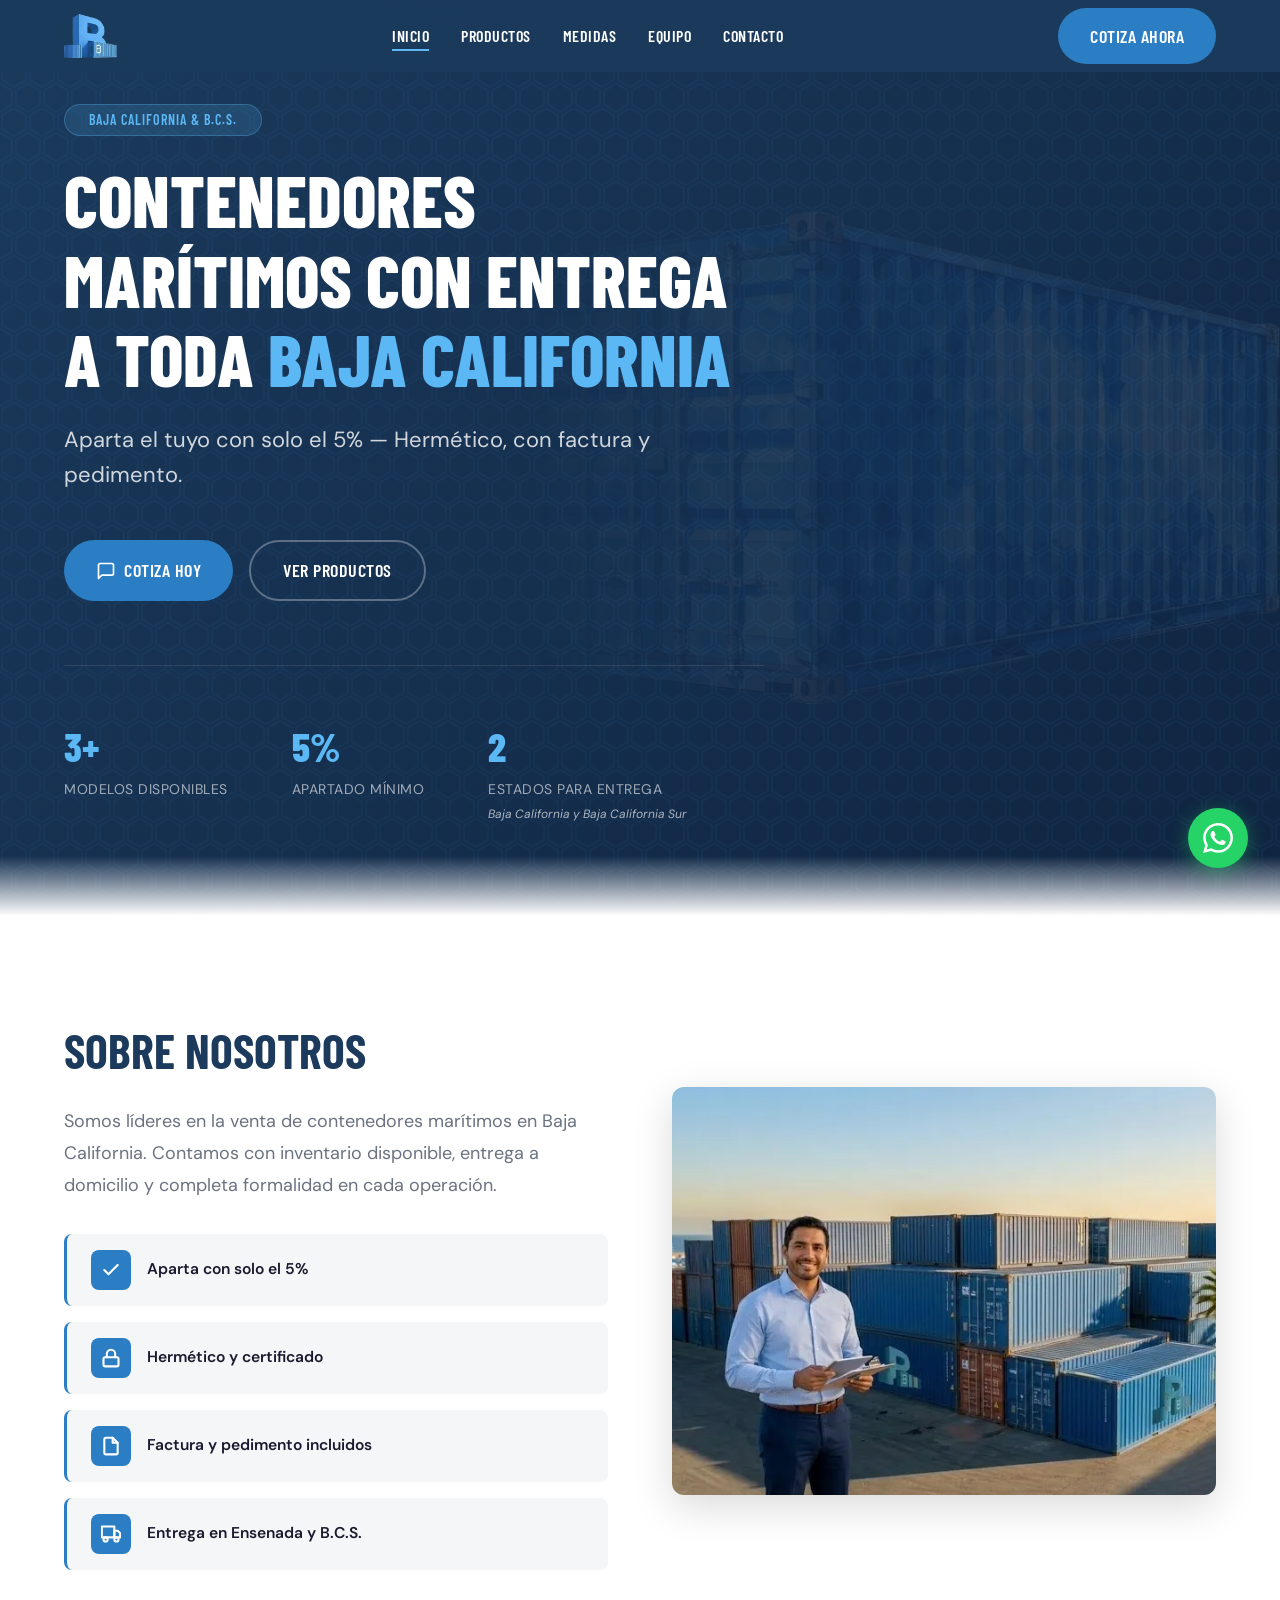
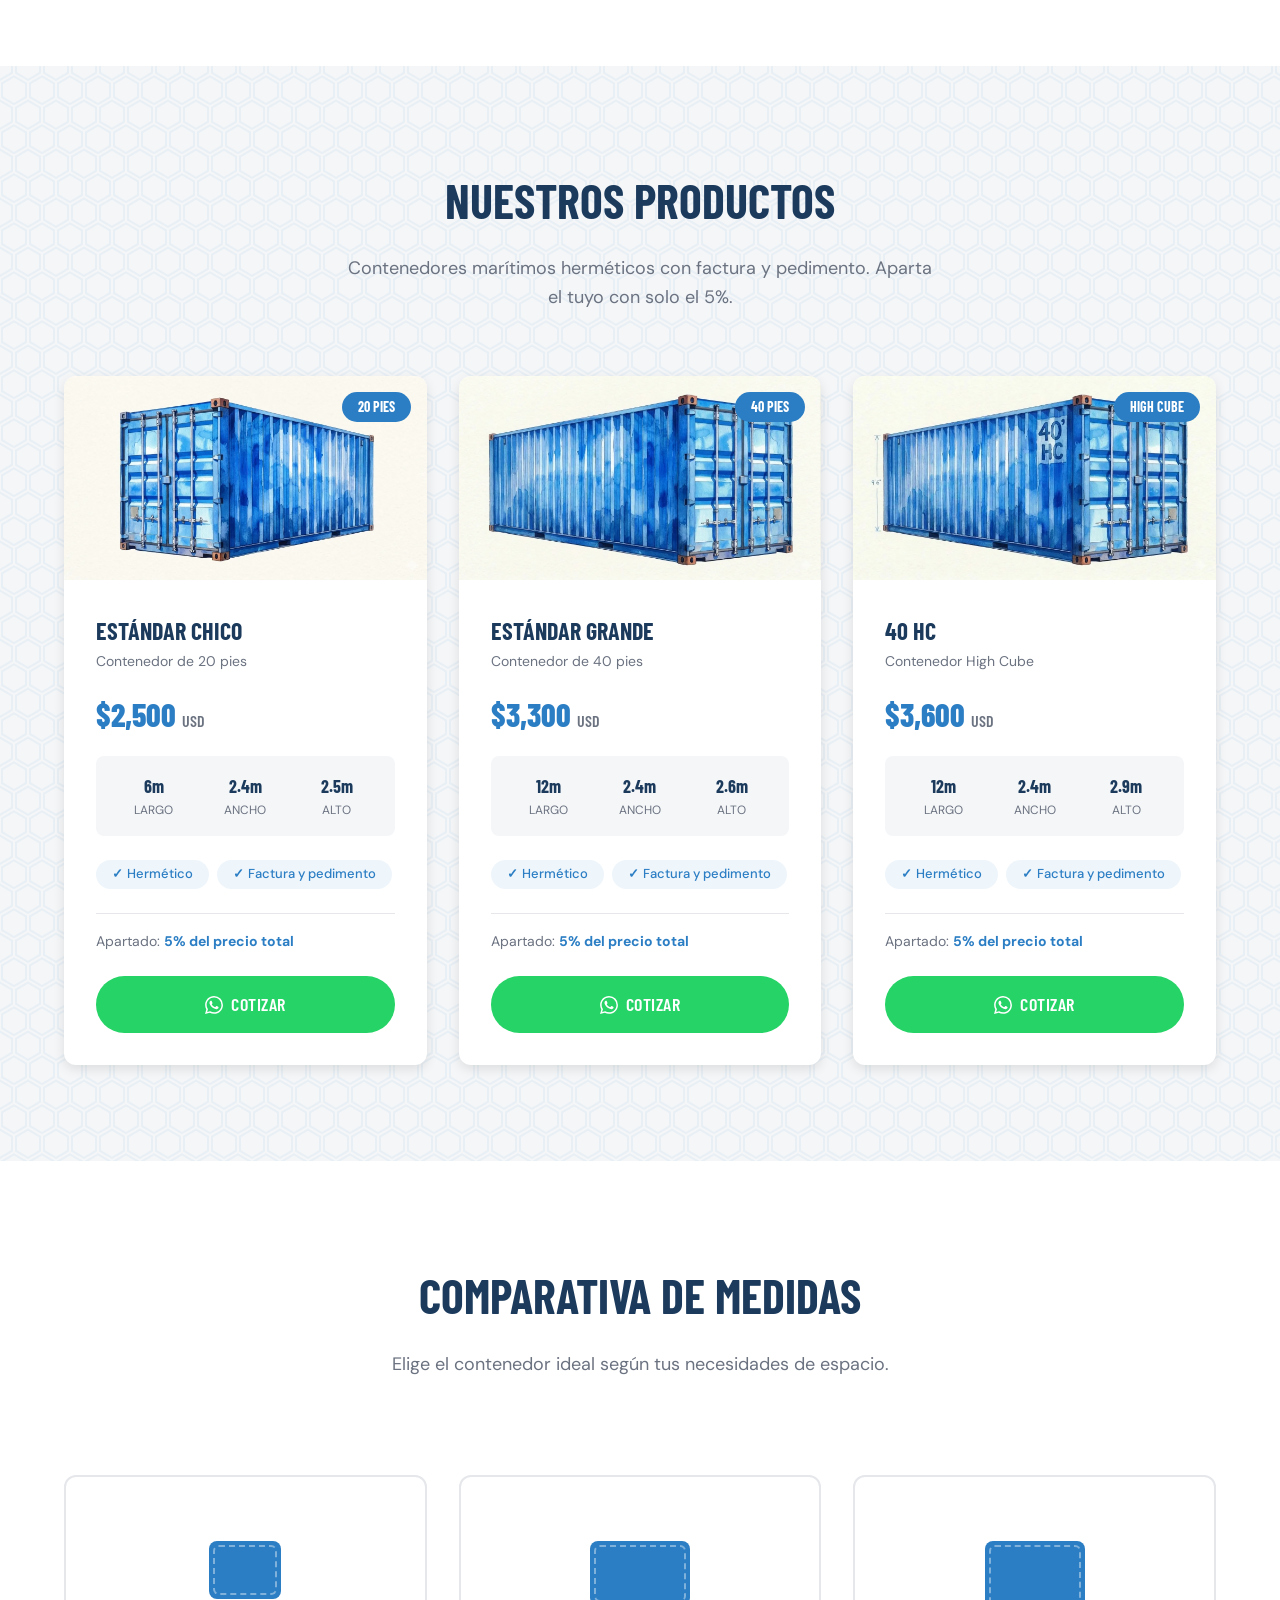
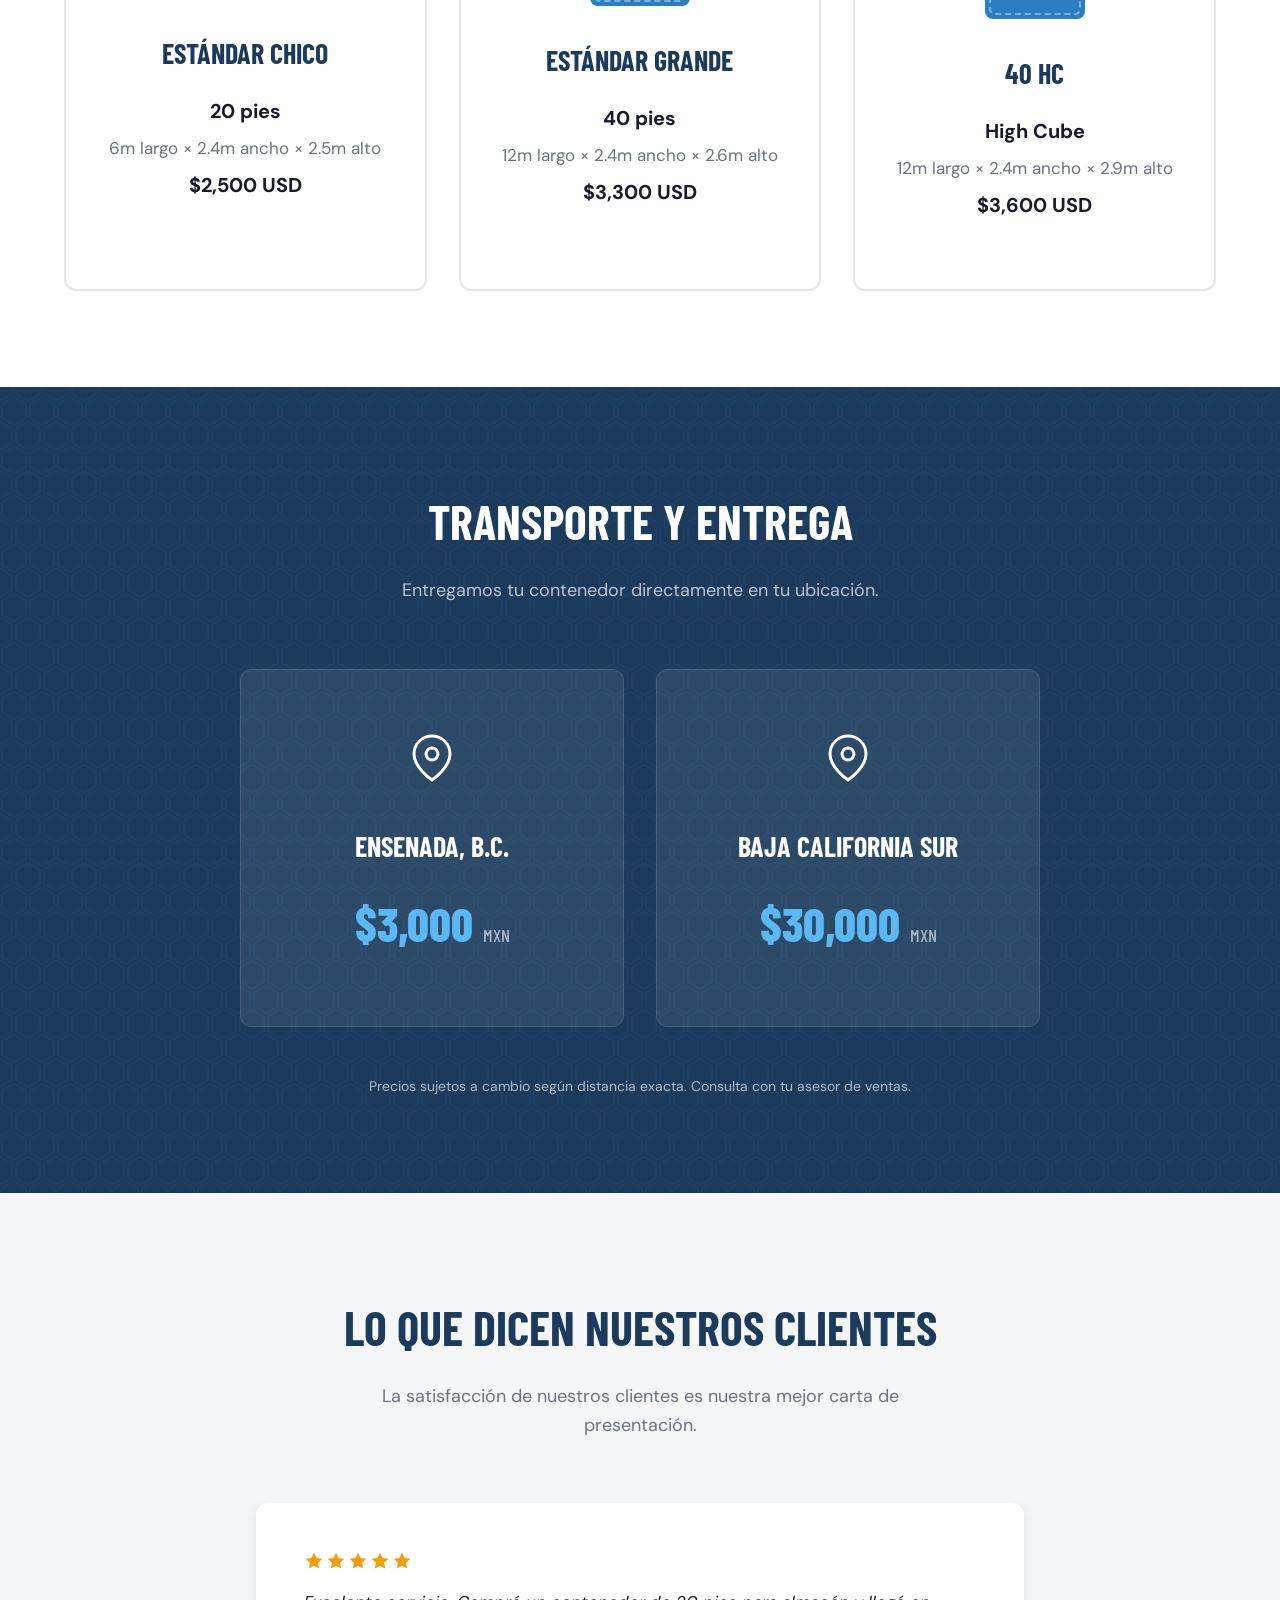
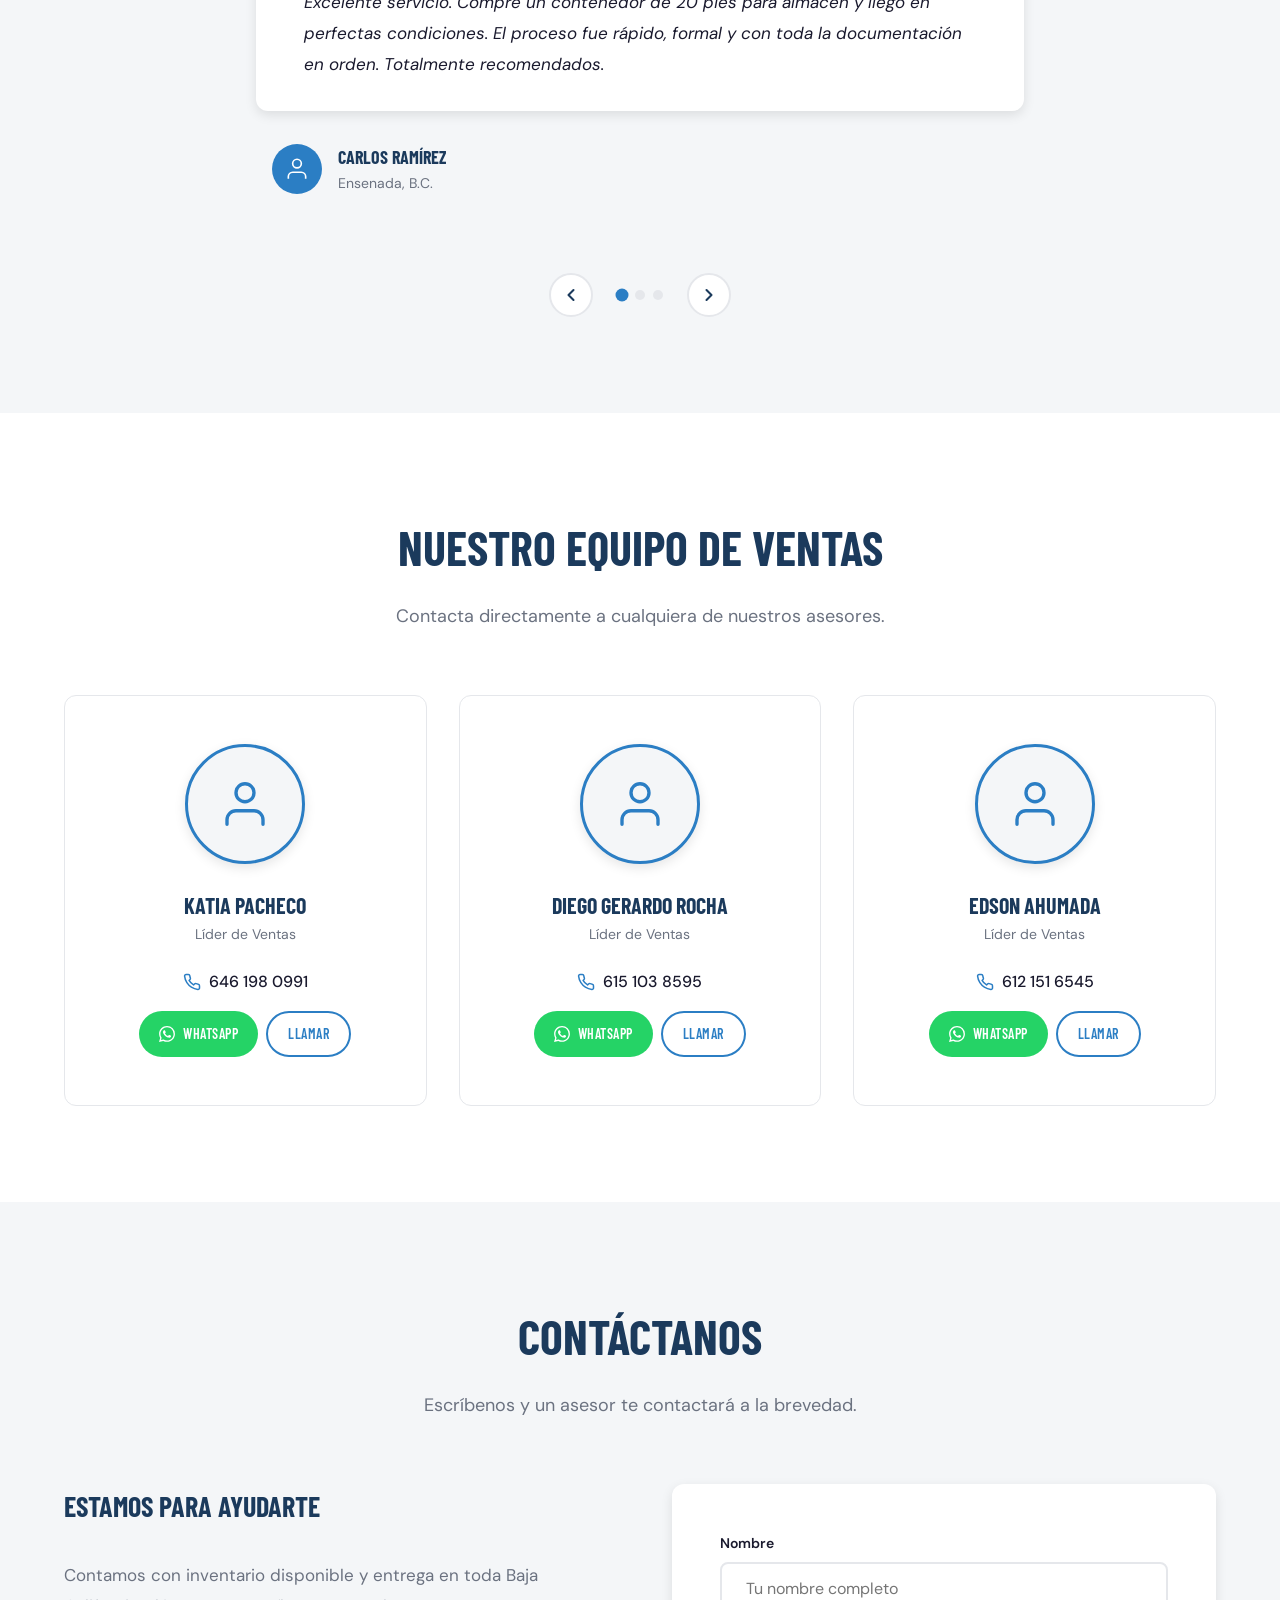
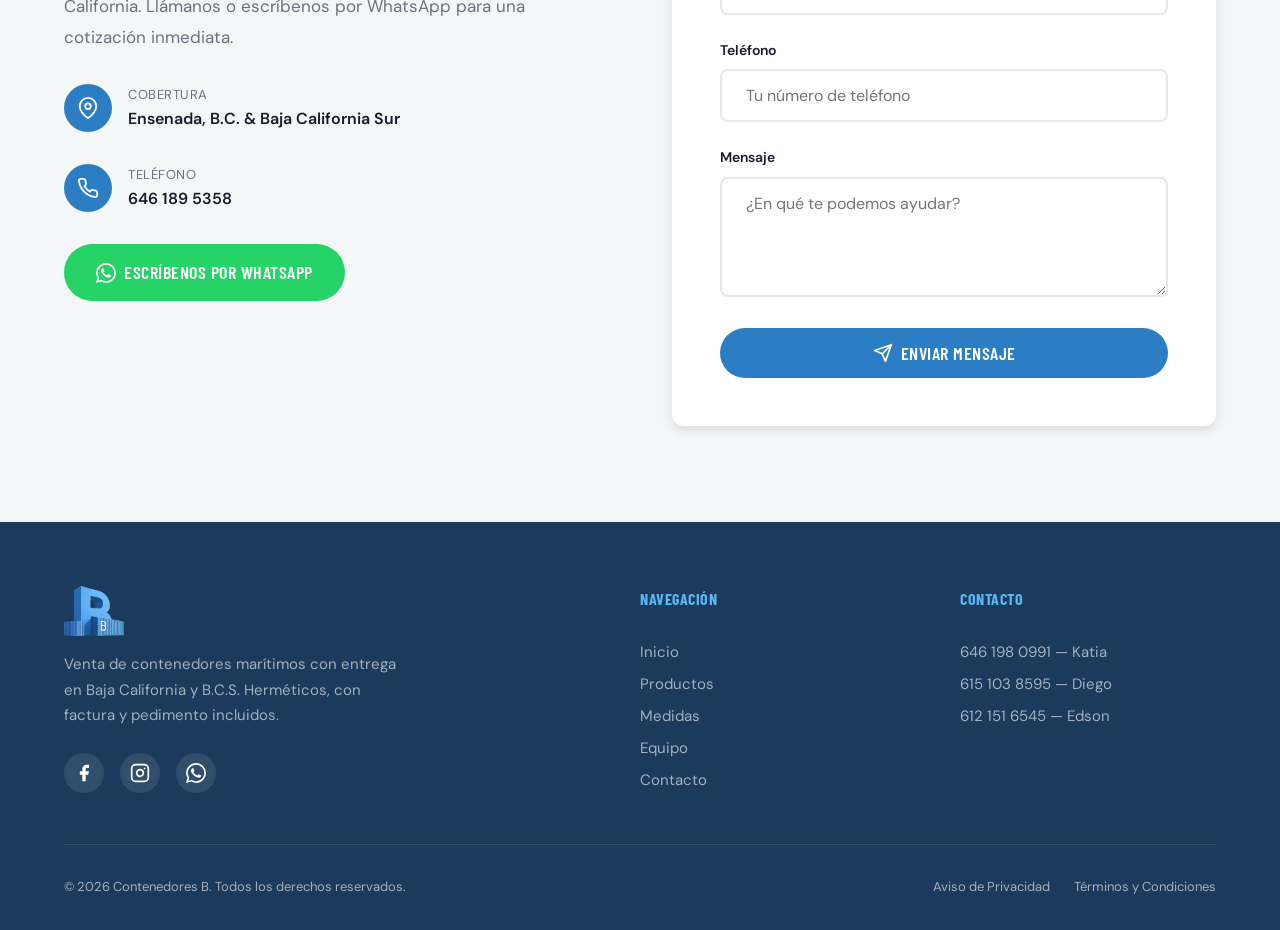
==== commit 720e2a53: "feat: SEO meta, Open Graph image, and general WhatsApp number - Add canonical, Open Graph, and Twitt" ====
--- a/index.html
+++ b/index.html
@@ -5,6 +5,27 @@
   <meta name="viewport" content="width=device-width, initial-scale=1.0" />
   <title>Contenedores B — Venta de Contenedores Marítimos en Baja California</title>
   <meta name="description" content="Venta de contenedores marítimos en Baja California. Estándar de 20 y 40 pies, High Cube. Herméticos, con factura y pedimento. Entrega en Ensenada y B.C.S." />
+  <link rel="canonical" href="https://contenedoresb.com/" />
+  <meta name="theme-color" content="#2B7EC4" />
+
+  <!-- Open Graph -->
+  <meta property="og:type" content="website" />
+  <meta property="og:site_name" content="Contenedores B" />
+  <meta property="og:title" content="Contenedores B — Venta de Contenedores Marítimos en Baja California" />
+  <meta property="og:description" content="Contenedores marítimos de 20 y 40 pies, High Cube. Herméticos, con factura y pedimento. Entrega en Ensenada y Baja California Sur." />
+  <meta property="og:url" content="https://contenedoresb.com/" />
+  <meta property="og:image" content="https://contenedoresb.com/assets/images/og-image.jpg" />
+  <meta property="og:image:width" content="1200" />
+  <meta property="og:image:height" content="630" />
+  <meta property="og:image:type" content="image/jpeg" />
+  <meta property="og:image:alt" content="Contenedores B — Venta de contenedores marítimos en Baja California" />
+  <meta property="og:locale" content="es_MX" />
+
+  <!-- Twitter Card -->
+  <meta name="twitter:card" content="summary_large_image" />
+  <meta name="twitter:title" content="Contenedores B — Venta de Contenedores Marítimos en Baja California" />
+  <meta name="twitter:description" content="Contenedores marítimos de 20 y 40 pies, High Cube. Herméticos, con factura y pedimento. Entrega en Ensenada y B.C.S." />
+  <meta name="twitter:image" content="https://contenedoresb.com/assets/images/og-image.jpg" />
 
   <!-- Favicon -->
   <link rel="icon" type="image/png" href="favicon.png" />
@@ -190,7 +211,7 @@
               <span class="feature-tag">Factura y pedimento</span>
             </div>
             <p class="product-card-deposit">Apartado: <strong>5% del precio total</strong></p>
-            <a href="https://wa.me/526461980991?text=Hola%2C%20me%20interesa%20el%20contenedor%20Est%C3%A1ndar%20Chico%2020%20pies" class="btn btn-whatsapp product-card-cta">
+            <a href="https://wa.me/526461895358?text=Hola%2C%20me%20interesa%20el%20contenedor%20Est%C3%A1ndar%20Chico%2020%20pies" class="btn btn-whatsapp product-card-cta">
               <svg width="18" height="18" viewBox="0 0 24 24" fill="currentColor"><path d="M17.472 14.382c-.297-.149-1.758-.867-2.03-.967-.273-.099-.471-.148-.67.15-.197.297-.767.966-.94 1.164-.173.199-.347.223-.644.075-.297-.15-1.255-.463-2.39-1.475-.883-.788-1.48-1.761-1.653-2.059-.173-.297-.018-.458.13-.606.134-.133.298-.347.446-.52.149-.174.198-.298.298-.497.099-.198.05-.371-.025-.52-.075-.149-.669-1.612-.916-2.207-.242-.579-.487-.5-.669-.51-.173-.008-.371-.01-.57-.01-.198 0-.52.074-.792.372-.272.297-1.04 1.016-1.04 2.479 0 1.462 1.065 2.875 1.213 3.074.149.198 2.096 3.2 5.077 4.487.709.306 1.262.489 1.694.625.712.227 1.36.195 1.871.118.571-.085 1.758-.719 2.006-1.413.248-.694.248-1.289.173-1.413-.074-.124-.272-.198-.57-.347m-5.421 7.403h-.004a9.87 9.87 0 01-5.031-1.378l-.361-.214-3.741.982.998-3.648-.235-.374a9.86 9.86 0 01-1.51-5.26c.001-5.45 4.436-9.884 9.888-9.884 2.64 0 5.122 1.03 6.988 2.898a9.825 9.825 0 012.893 6.994c-.003 5.45-4.437 9.884-9.885 9.884m8.413-18.297A11.815 11.815 0 0012.05 0C5.495 0 .16 5.335.157 11.892c0 2.096.547 4.142 1.588 5.945L.057 24l6.305-1.654a11.882 11.882 0 005.683 1.448h.005c6.554 0 11.89-5.335 11.893-11.893a11.821 11.821 0 00-3.48-8.413z"/></svg>
               Cotizar
             </a>
@@ -236,7 +257,7 @@
               <span class="feature-tag">Factura y pedimento</span>
             </div>
             <p class="product-card-deposit">Apartado: <strong>5% del precio total</strong></p>
-            <a href="https://wa.me/526461980991?text=Hola%2C%20me%20interesa%20el%20contenedor%20Est%C3%A1ndar%20Grande%2040%20pies" class="btn btn-whatsapp product-card-cta">
+            <a href="https://wa.me/526461895358?text=Hola%2C%20me%20interesa%20el%20contenedor%20Est%C3%A1ndar%20Grande%2040%20pies" class="btn btn-whatsapp product-card-cta">
               <svg width="18" height="18" viewBox="0 0 24 24" fill="currentColor"><path d="M17.472 14.382c-.297-.149-1.758-.867-2.03-.967-.273-.099-.471-.148-.67.15-.197.297-.767.966-.94 1.164-.173.199-.347.223-.644.075-.297-.15-1.255-.463-2.39-1.475-.883-.788-1.48-1.761-1.653-2.059-.173-.297-.018-.458.13-.606.134-.133.298-.347.446-.52.149-.174.198-.298.298-.497.099-.198.05-.371-.025-.52-.075-.149-.669-1.612-.916-2.207-.242-.579-.487-.5-.669-.51-.173-.008-.371-.01-.57-.01-.198 0-.52.074-.792.372-.272.297-1.04 1.016-1.04 2.479 0 1.462 1.065 2.875 1.213 3.074.149.198 2.096 3.2 5.077 4.487.709.306 1.262.489 1.694.625.712.227 1.36.195 1.871.118.571-.085 1.758-.719 2.006-1.413.248-.694.248-1.289.173-1.413-.074-.124-.272-.198-.57-.347m-5.421 7.403h-.004a9.87 9.87 0 01-5.031-1.378l-.361-.214-3.741.982.998-3.648-.235-.374a9.86 9.86 0 01-1.51-5.26c.001-5.45 4.436-9.884 9.888-9.884 2.64 0 5.122 1.03 6.988 2.898a9.825 9.825 0 012.893 6.994c-.003 5.45-4.437 9.884-9.885 9.884m8.413-18.297A11.815 11.815 0 0012.05 0C5.495 0 .16 5.335.157 11.892c0 2.096.547 4.142 1.588 5.945L.057 24l6.305-1.654a11.882 11.882 0 005.683 1.448h.005c6.554 0 11.89-5.335 11.893-11.893a11.821 11.821 0 00-3.48-8.413z"/></svg>
               Cotizar
             </a>
@@ -282,7 +303,7 @@
               <span class="feature-tag">Factura y pedimento</span>
             </div>
             <p class="product-card-deposit">Apartado: <strong>5% del precio total</strong></p>
-            <a href="https://wa.me/526461980991?text=Hola%2C%20me%20interesa%20el%20contenedor%2040%20HC%20High%20Cube" class="btn btn-whatsapp product-card-cta">
+            <a href="https://wa.me/526461895358?text=Hola%2C%20me%20interesa%20el%20contenedor%2040%20HC%20High%20Cube" class="btn btn-whatsapp product-card-cta">
               <svg width="18" height="18" viewBox="0 0 24 24" fill="currentColor"><path d="M17.472 14.382c-.297-.149-1.758-.867-2.03-.967-.273-.099-.471-.148-.67.15-.197.297-.767.966-.94 1.164-.173.199-.347.223-.644.075-.297-.15-1.255-.463-2.39-1.475-.883-.788-1.48-1.761-1.653-2.059-.173-.297-.018-.458.13-.606.134-.133.298-.347.446-.52.149-.174.198-.298.298-.497.099-.198.05-.371-.025-.52-.075-.149-.669-1.612-.916-2.207-.242-.579-.487-.5-.669-.51-.173-.008-.371-.01-.57-.01-.198 0-.52.074-.792.372-.272.297-1.04 1.016-1.04 2.479 0 1.462 1.065 2.875 1.213 3.074.149.198 2.096 3.2 5.077 4.487.709.306 1.262.489 1.694.625.712.227 1.36.195 1.871.118.571-.085 1.758-.719 2.006-1.413.248-.694.248-1.289.173-1.413-.074-.124-.272-.198-.57-.347m-5.421 7.403h-.004a9.87 9.87 0 01-5.031-1.378l-.361-.214-3.741.982.998-3.648-.235-.374a9.86 9.86 0 01-1.51-5.26c.001-5.45 4.436-9.884 9.888-9.884 2.64 0 5.122 1.03 6.988 2.898a9.825 9.825 0 012.893 6.994c-.003 5.45-4.437 9.884-9.885 9.884m8.413-18.297A11.815 11.815 0 0012.05 0C5.495 0 .16 5.335.157 11.892c0 2.096.547 4.142 1.588 5.945L.057 24l6.305-1.654a11.882 11.882 0 005.683 1.448h.005c6.554 0 11.89-5.335 11.893-11.893a11.821 11.821 0 00-3.48-8.413z"/></svg>
               Cotizar
             </a>
@@ -559,10 +580,10 @@
             </div>
             <div>
               <div class="contact-detail-label">Teléfono</div>
-              <div class="contact-detail-value">646 198 0991</div>
-            </div>
-          </div>
-          <a href="https://wa.me/526461980991" class="btn btn-whatsapp" target="_blank" rel="noopener">
+              <div class="contact-detail-value">646 189 5358</div>
+            </div>
+          </div>
+          <a href="https://wa.me/526461895358" class="btn btn-whatsapp" target="_blank" rel="noopener">
             <svg width="20" height="20" viewBox="0 0 24 24" fill="currentColor"><path d="M17.472 14.382c-.297-.149-1.758-.867-2.03-.967-.273-.099-.471-.148-.67.15-.197.297-.767.966-.94 1.164-.173.199-.347.223-.644.075-.297-.15-1.255-.463-2.39-1.475-.883-.788-1.48-1.761-1.653-2.059-.173-.297-.018-.458.13-.606.134-.133.298-.347.446-.52.149-.174.198-.298.298-.497.099-.198.05-.371-.025-.52-.075-.149-.669-1.612-.916-2.207-.242-.579-.487-.5-.669-.51-.173-.008-.371-.01-.57-.01-.198 0-.52.074-.792.372-.272.297-1.04 1.016-1.04 2.479 0 1.462 1.065 2.875 1.213 3.074.149.198 2.096 3.2 5.077 4.487.709.306 1.262.489 1.694.625.712.227 1.36.195 1.871.118.571-.085 1.758-.719 2.006-1.413.248-.694.248-1.289.173-1.413-.074-.124-.272-.198-.57-.347m-5.421 7.403h-.004a9.87 9.87 0 01-5.031-1.378l-.361-.214-3.741.982.998-3.648-.235-.374a9.86 9.86 0 01-1.51-5.26c.001-5.45 4.436-9.884 9.888-9.884 2.64 0 5.122 1.03 6.988 2.898a9.825 9.825 0 012.893 6.994c-.003 5.45-4.437 9.884-9.885 9.884m8.413-18.297A11.815 11.815 0 0012.05 0C5.495 0 .16 5.335.157 11.892c0 2.096.547 4.142 1.588 5.945L.057 24l6.305-1.654a11.882 11.882 0 005.683 1.448h.005c6.554 0 11.89-5.335 11.893-11.893a11.821 11.821 0 00-3.48-8.413z"/></svg>
             Escríbenos por WhatsApp
           </a>
@@ -609,7 +630,7 @@
             <a href="#" class="social-link" data-network="instagram" aria-label="Instagram">
               <svg viewBox="0 0 24 24" fill="none" stroke="currentColor" stroke-width="2" stroke-linecap="round" stroke-linejoin="round"><rect x="2" y="2" width="20" height="20" rx="5" ry="5"/><path d="M16 11.37A4 4 0 1112.63 8 4 4 0 0116 11.37z"/><line x1="17.5" y1="6.5" x2="17.51" y2="6.5"/></svg>
             </a>
-            <a href="https://wa.me/526461980991" class="social-link" data-network="whatsapp" aria-label="WhatsApp">
+            <a href="https://wa.me/526461895358" class="social-link" data-network="whatsapp" aria-label="WhatsApp">
               <svg viewBox="0 0 24 24" fill="currentColor"><path d="M17.472 14.382c-.297-.149-1.758-.867-2.03-.967-.273-.099-.471-.148-.67.15-.197.297-.767.966-.94 1.164-.173.199-.347.223-.644.075-.297-.15-1.255-.463-2.39-1.475-.883-.788-1.48-1.761-1.653-2.059-.173-.297-.018-.458.13-.606.134-.133.298-.347.446-.52.149-.174.198-.298.298-.497.099-.198.05-.371-.025-.52-.075-.149-.669-1.612-.916-2.207-.242-.579-.487-.5-.669-.51-.173-.008-.371-.01-.57-.01-.198 0-.52.074-.792.372-.272.297-1.04 1.016-1.04 2.479 0 1.462 1.065 2.875 1.213 3.074.149.198 2.096 3.2 5.077 4.487.709.306 1.262.489 1.694.625.712.227 1.36.195 1.871.118.571-.085 1.758-.719 2.006-1.413.248-.694.248-1.289.173-1.413-.074-.124-.272-.198-.57-.347m-5.421 7.403h-.004a9.87 9.87 0 01-5.031-1.378l-.361-.214-3.741.982.998-3.648-.235-.374a9.86 9.86 0 01-1.51-5.26c.001-5.45 4.436-9.884 9.888-9.884 2.64 0 5.122 1.03 6.988 2.898a9.825 9.825 0 012.893 6.994c-.003 5.45-4.437 9.884-9.885 9.884m8.413-18.297A11.815 11.815 0 0012.05 0C5.495 0 .16 5.335.157 11.892c0 2.096.547 4.142 1.588 5.945L.057 24l6.305-1.654a11.882 11.882 0 005.683 1.448h.005c6.554 0 11.89-5.335 11.893-11.893a11.821 11.821 0 00-3.48-8.413z"/></svg>
             </a>
           </div>
@@ -644,7 +665,7 @@
   </footer>
 
   <!-- Floating WhatsApp Button -->
-  <a href="https://wa.me/526461980991" class="whatsapp-float" target="_blank" rel="noopener" aria-label="Contactar por WhatsApp">
+  <a href="https://wa.me/526461895358" class="whatsapp-float" target="_blank" rel="noopener" aria-label="Contactar por WhatsApp">
     <svg viewBox="0 0 24 24" fill="currentColor"><path d="M17.472 14.382c-.297-.149-1.758-.867-2.03-.967-.273-.099-.471-.148-.67.15-.197.297-.767.966-.94 1.164-.173.199-.347.223-.644.075-.297-.15-1.255-.463-2.39-1.475-.883-.788-1.48-1.761-1.653-2.059-.173-.297-.018-.458.13-.606.134-.133.298-.347.446-.52.149-.174.198-.298.298-.497.099-.198.05-.371-.025-.52-.075-.149-.669-1.612-.916-2.207-.242-.579-.487-.5-.669-.51-.173-.008-.371-.01-.57-.01-.198 0-.52.074-.792.372-.272.297-1.04 1.016-1.04 2.479 0 1.462 1.065 2.875 1.213 3.074.149.198 2.096 3.2 5.077 4.487.709.306 1.262.489 1.694.625.712.227 1.36.195 1.871.118.571-.085 1.758-.719 2.006-1.413.248-.694.248-1.289.173-1.413-.074-.124-.272-.198-.57-.347m-5.421 7.403h-.004a9.87 9.87 0 01-5.031-1.378l-.361-.214-3.741.982.998-3.648-.235-.374a9.86 9.86 0 01-1.51-5.26c.001-5.45 4.436-9.884 9.888-9.884 2.64 0 5.122 1.03 6.988 2.898a9.825 9.825 0 012.893 6.994c-.003 5.45-4.437 9.884-9.885 9.884m8.413-18.297A11.815 11.815 0 0012.05 0C5.495 0 .16 5.335.157 11.892c0 2.096.547 4.142 1.588 5.945L.057 24l6.305-1.654a11.882 11.882 0 005.683 1.448h.005c6.554 0 11.89-5.335 11.893-11.893a11.821 11.821 0 00-3.48-8.413z"/></svg>
   </a>
 
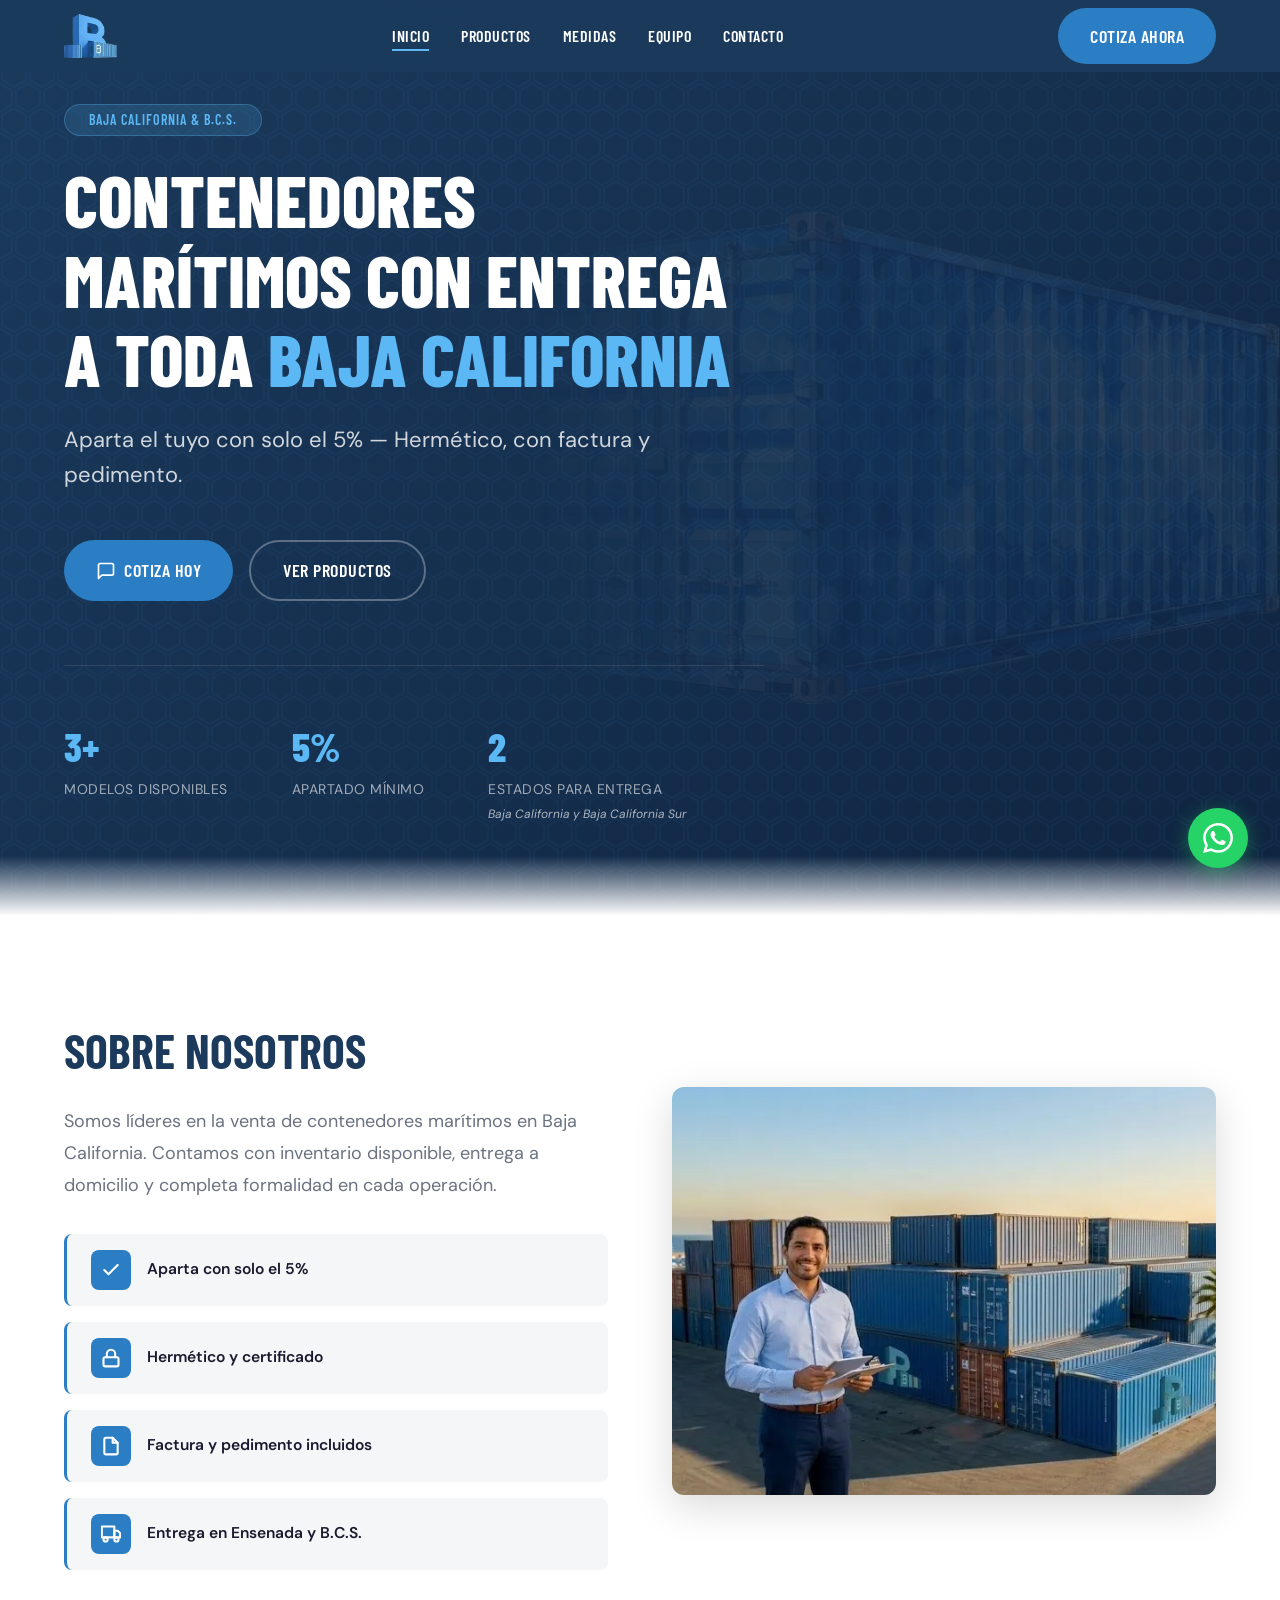
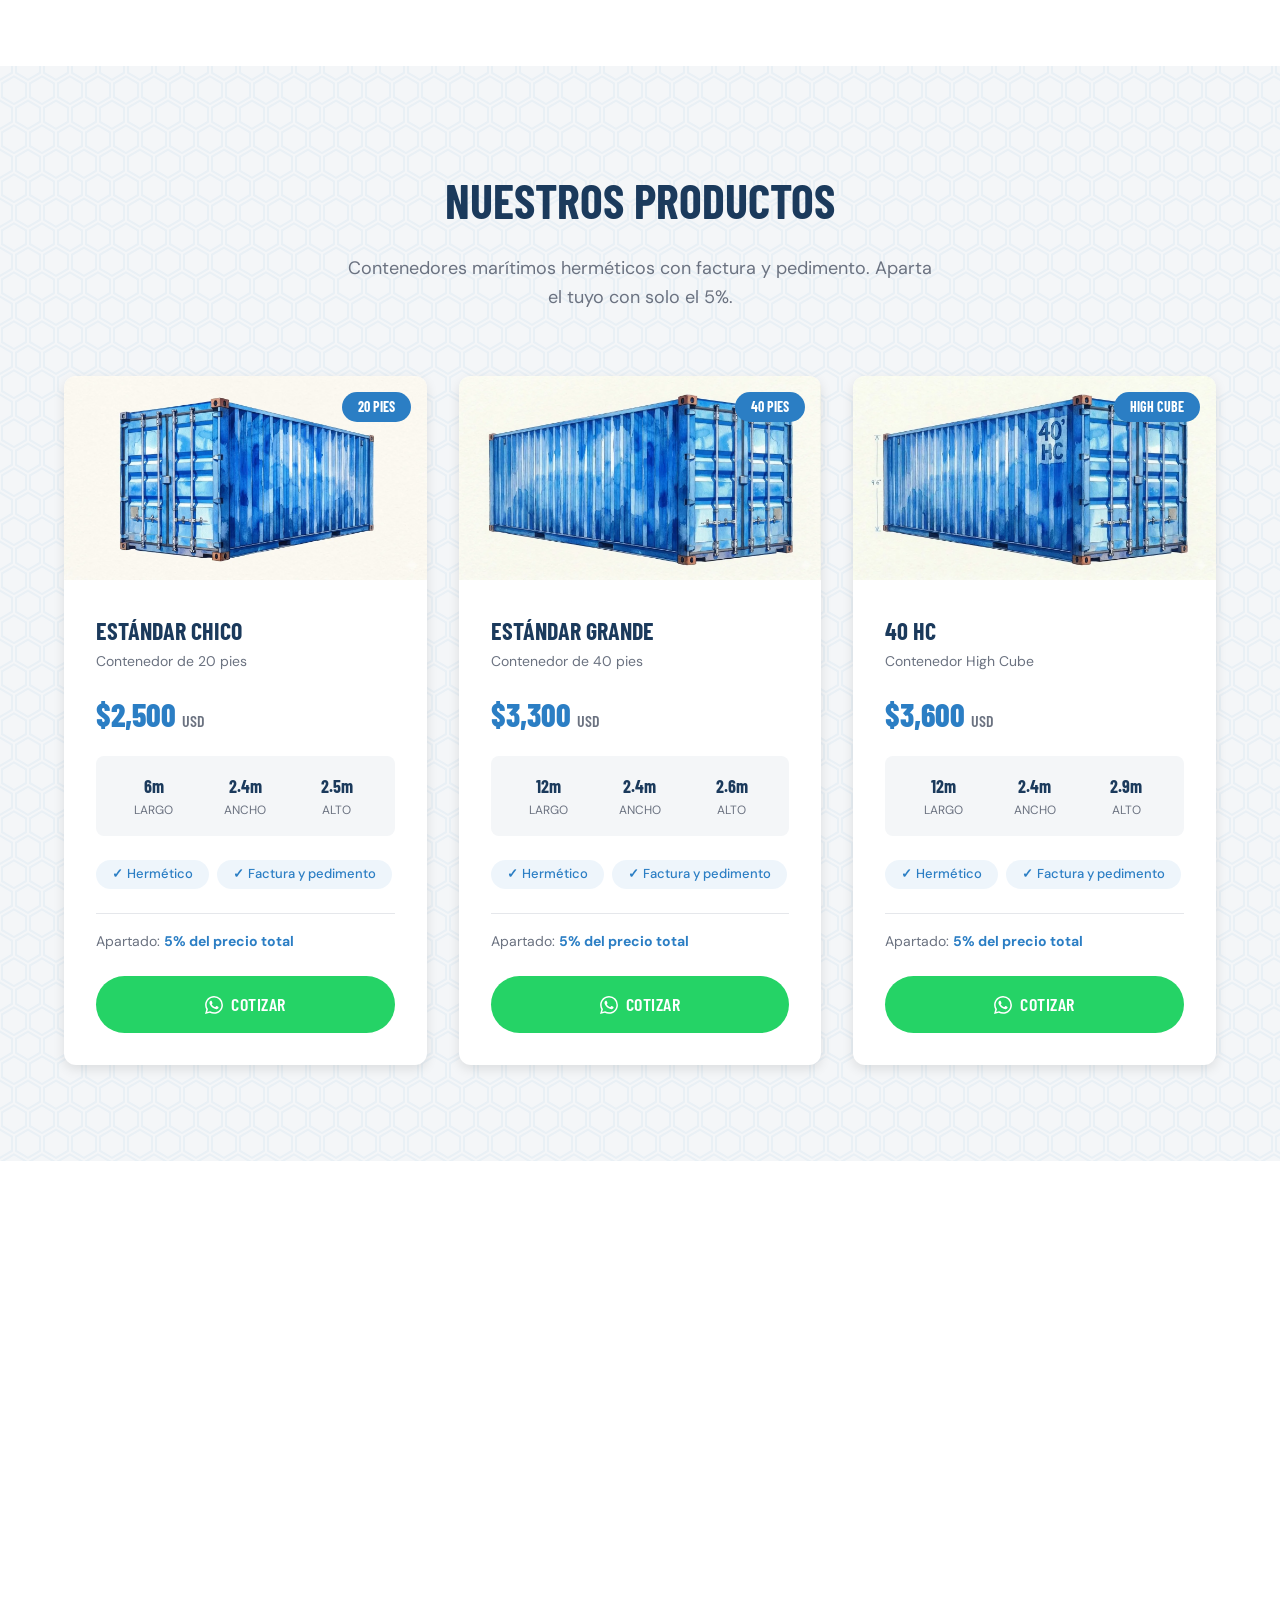
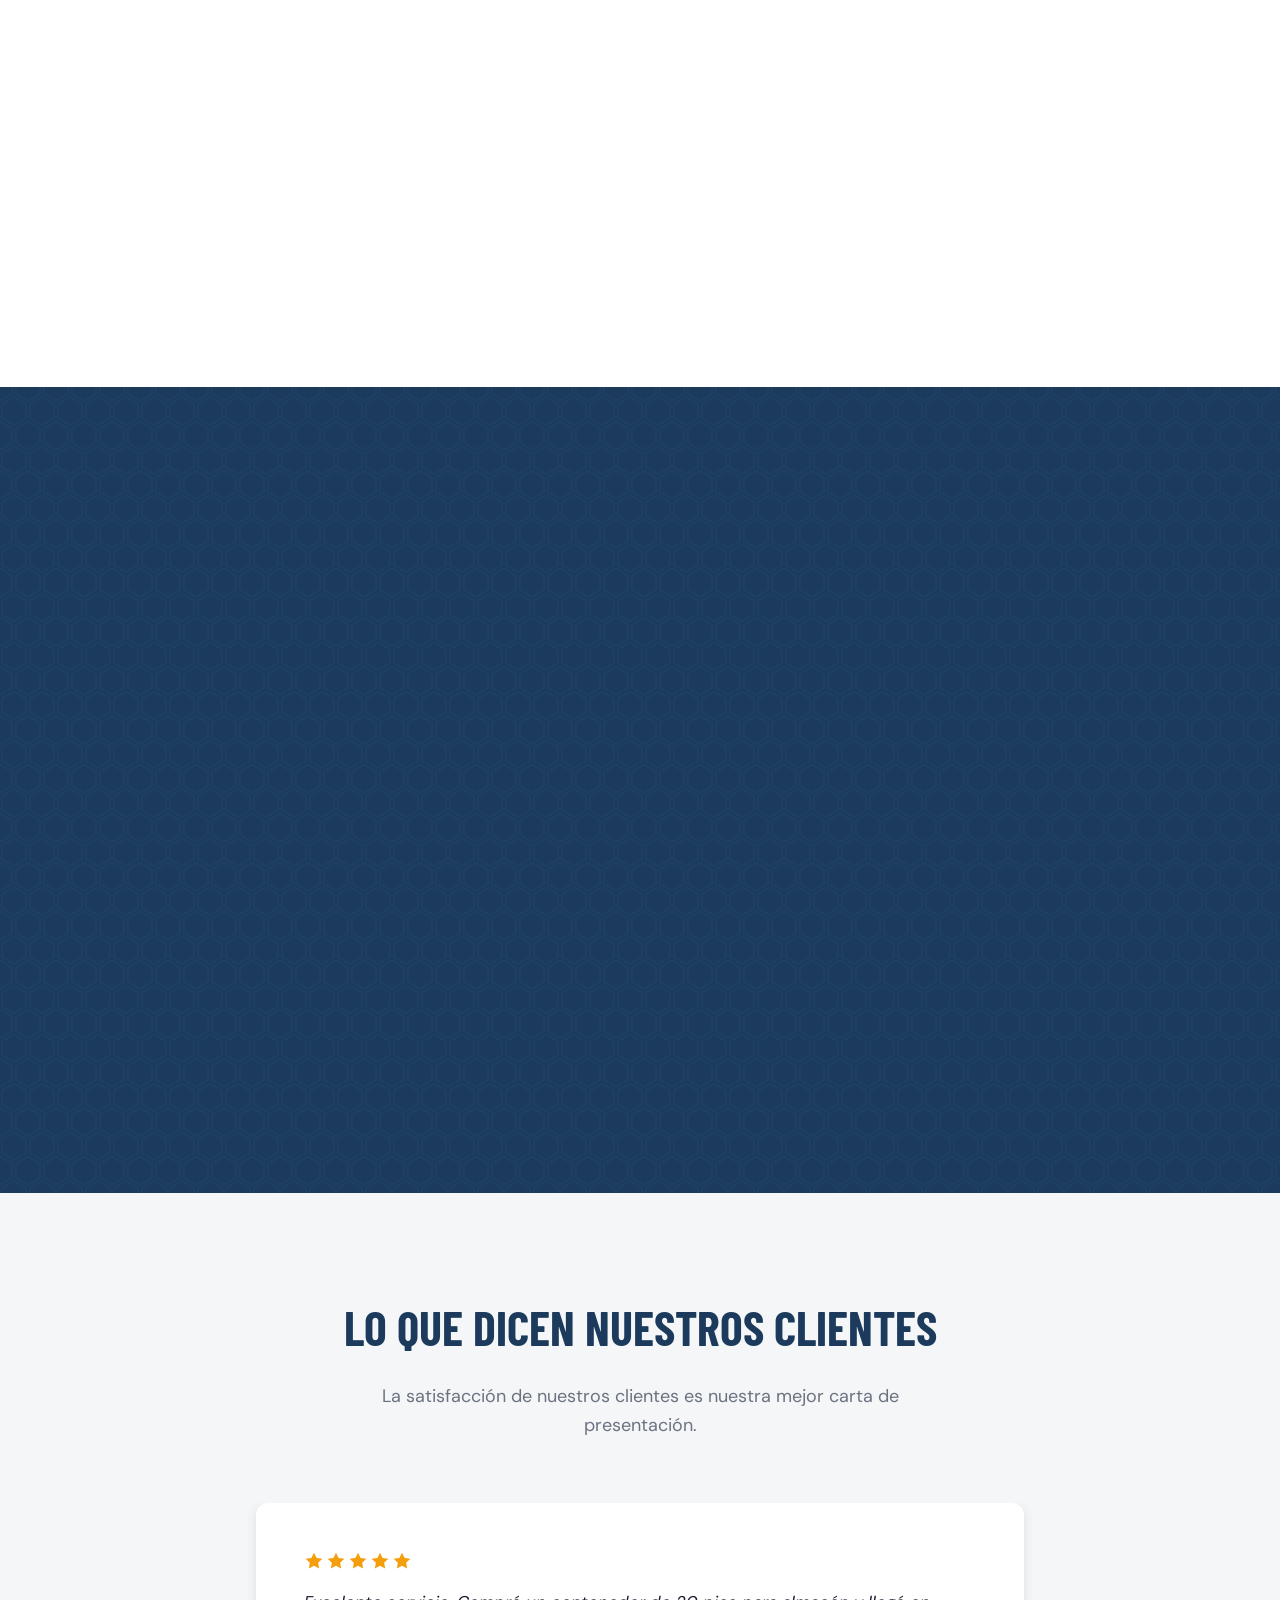
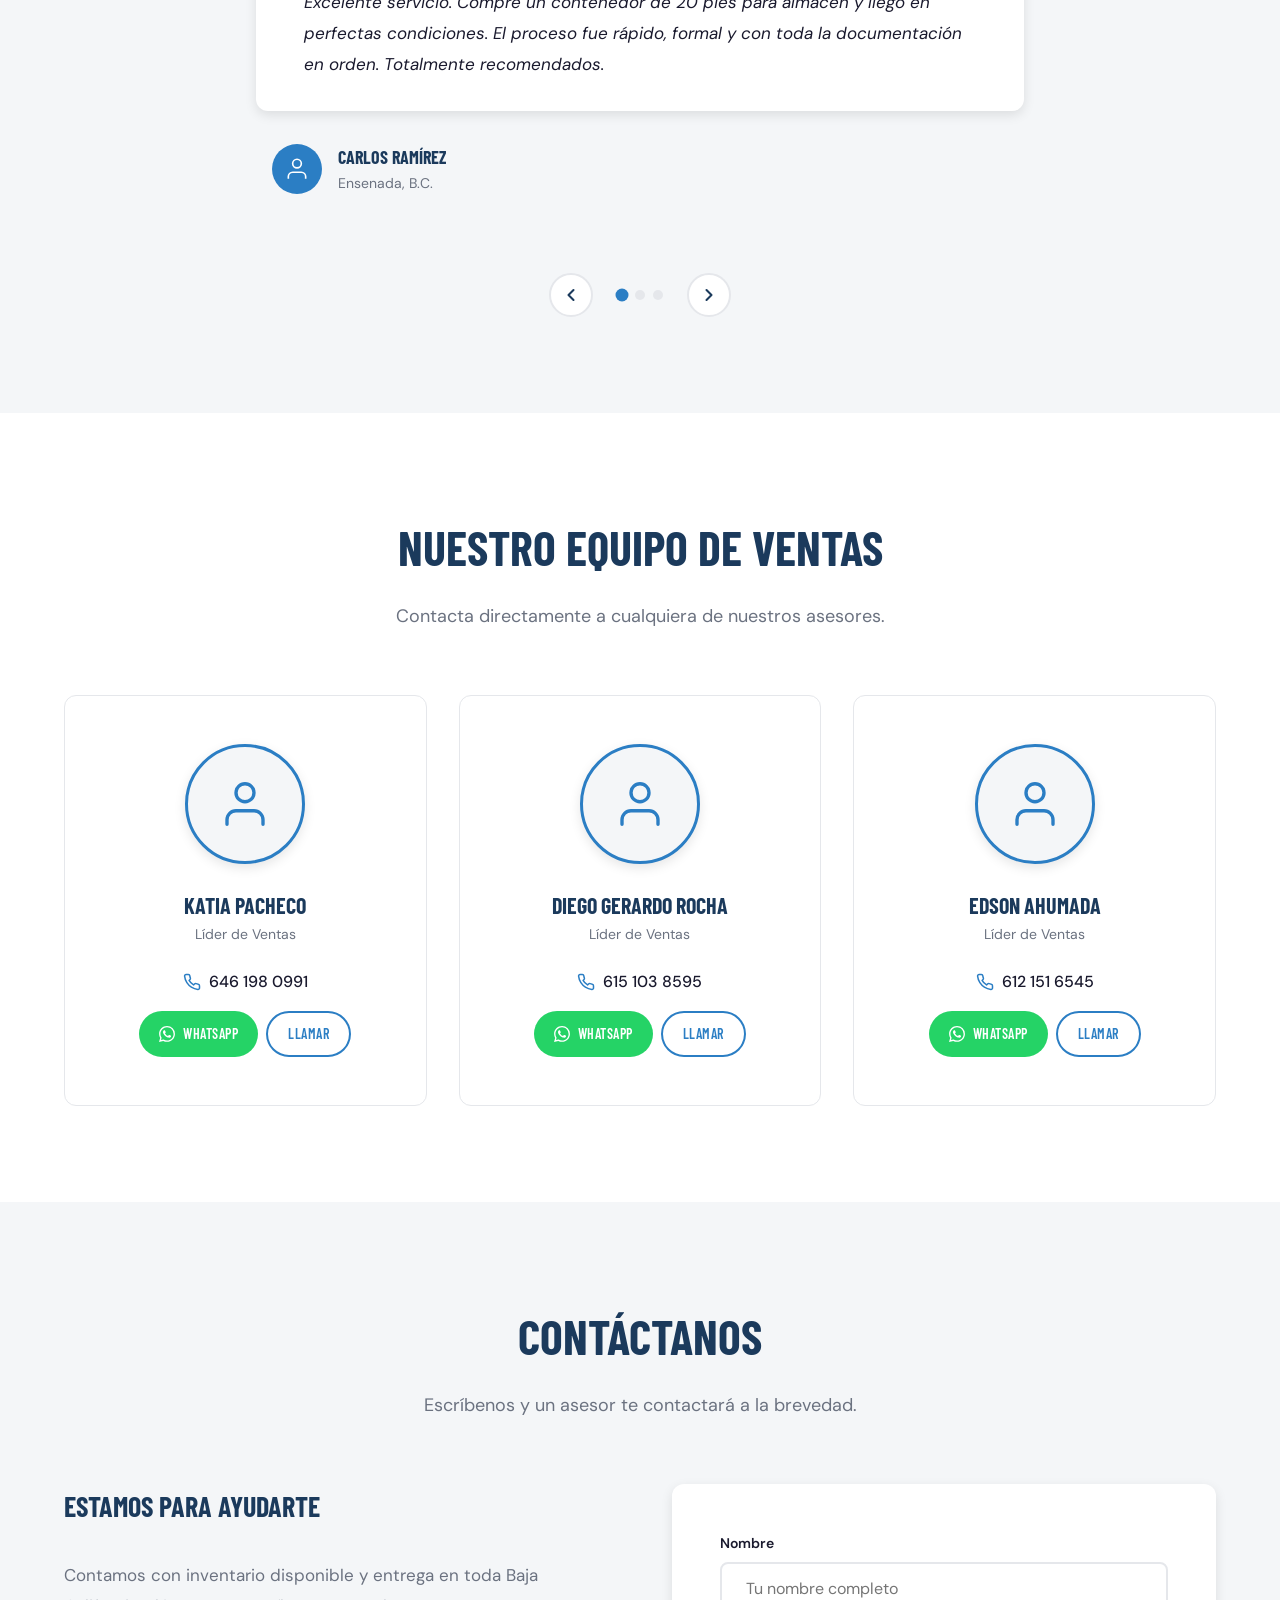
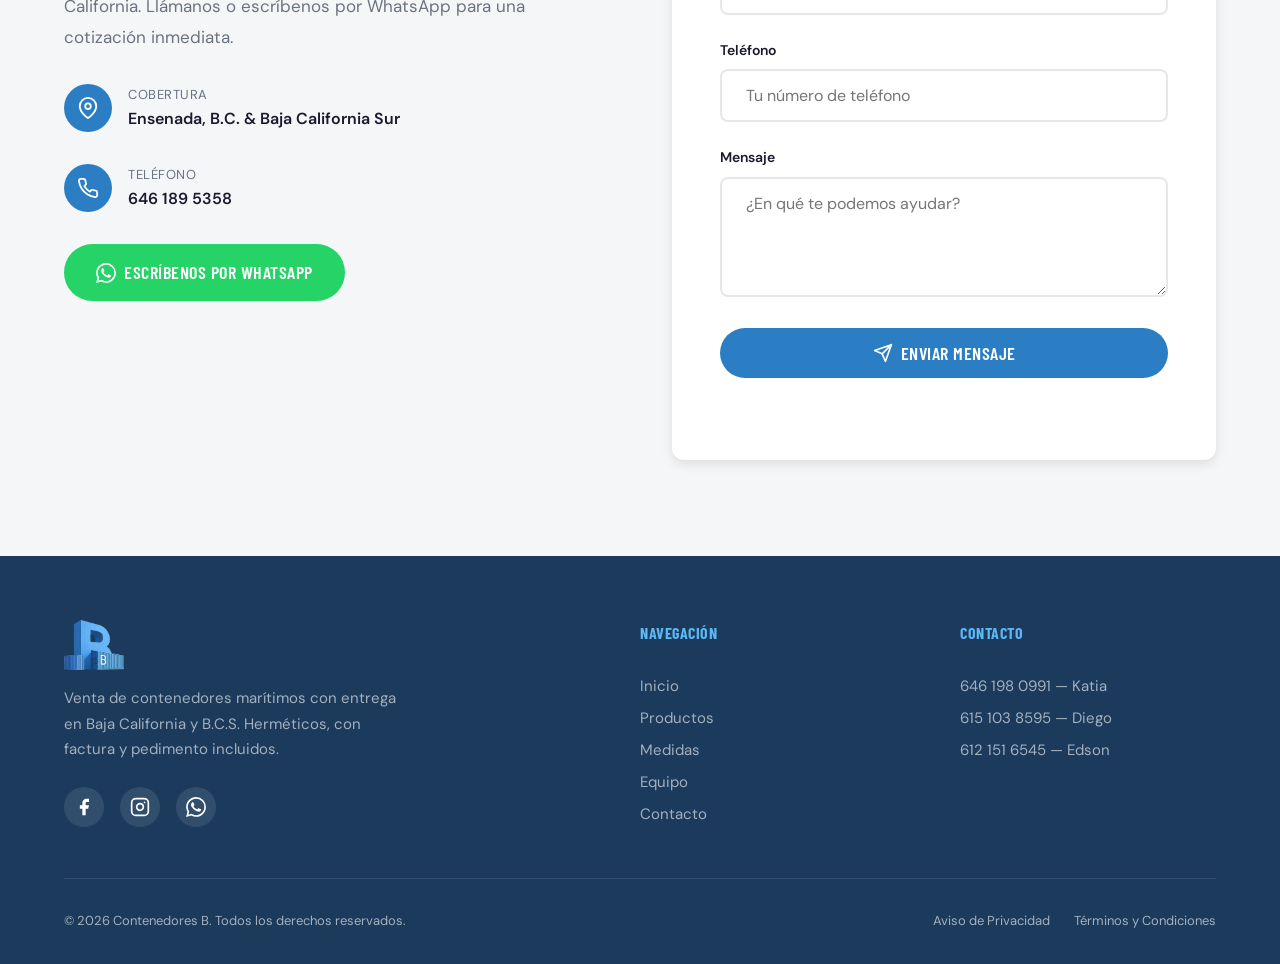
==== commit b1b5c1bf: "feat: contact form sends via Cloudflare Worker + Mailgun - Add Cloudflare Worker (worker/) that rece" ====
--- a/index.html
+++ b/index.html
@@ -588,7 +588,7 @@
             Escríbenos por WhatsApp
           </a>
         </div>
-        <form id="contact-form" class="contact-form reveal">
+        <form id="contact-form" class="contact-form reveal" novalidate>
           <div class="form-group">
             <label for="name">Nombre</label>
             <input type="text" id="name" name="name" placeholder="Tu nombre completo" autocomplete="name" required />
@@ -601,10 +601,16 @@
             <label for="message">Mensaje</label>
             <textarea id="message" name="message" placeholder="¿En qué te podemos ayudar?" rows="4" required></textarea>
           </div>
+          <!-- Honeypot: must remain empty. Hidden from real users. -->
+          <div class="form-hp" aria-hidden="true">
+            <label for="website">Sitio web</label>
+            <input type="text" id="website" name="website" tabindex="-1" autocomplete="off" />
+          </div>
           <button type="submit" class="btn btn-primary form-submit">
             <svg width="20" height="20" viewBox="0 0 24 24" fill="none" stroke="currentColor" stroke-width="2" stroke-linecap="round" stroke-linejoin="round"><line x1="22" y1="2" x2="11" y2="13"/><polygon points="22 2 15 22 11 13 2 9 22 2"/></svg>
-            Enviar mensaje
+            <span class="form-submit-label">Enviar mensaje</span>
           </button>
+          <p id="form-status" class="form-status" role="status" aria-live="polite"></p>
         </form>
       </div>
     </div>
@@ -624,10 +630,10 @@
           </p>
           <div class="footer-social" style="margin-top: var(--space-lg);">
             <!-- Reemplazar href="#" con la URL real cuando el cliente la proporcione -->
-            <a href="#" class="social-link" data-network="facebook" aria-label="Facebook">
+            <a href="https://www.facebook.com/ContenedoresB" target="_blank" rel="noopener" class="social-link" data-network="facebook" aria-label="Facebook">
               <svg viewBox="0 0 24 24" fill="currentColor"><path d="M18 2h-3a5 5 0 00-5 5v3H7v4h3v8h4v-8h3l1-4h-4V7a1 1 0 011-1h3z"/></svg>
             </a>
-            <a href="#" class="social-link" data-network="instagram" aria-label="Instagram">
+            <a href="https://www.instagram.com/contenedoresb" target="_blank" rel="noopener" class="social-link" data-network="instagram" aria-label="Instagram">
               <svg viewBox="0 0 24 24" fill="none" stroke="currentColor" stroke-width="2" stroke-linecap="round" stroke-linejoin="round"><rect x="2" y="2" width="20" height="20" rx="5" ry="5"/><path d="M16 11.37A4 4 0 1112.63 8 4 4 0 0116 11.37z"/><line x1="17.5" y1="6.5" x2="17.51" y2="6.5"/></svg>
             </a>
             <a href="https://wa.me/526461895358" class="social-link" data-network="whatsapp" aria-label="WhatsApp">
--- a/assets/css/main.css
+++ b/assets/css/main.css
@@ -1109,6 +1109,40 @@
 .form-submit {
   width: 100%;
   justify-content: center;
+}
+
+.form-submit:disabled {
+  opacity: 0.65;
+  cursor: not-allowed;
+}
+
+/* Honeypot — visually hidden but accessible to bots */
+.form-hp {
+  position: absolute;
+  left: -9999px;
+  width: 1px;
+  height: 1px;
+  overflow: hidden;
+}
+
+.form-status {
+  margin-top: var(--space-md);
+  font-size: 0.9rem;
+  font-weight: 500;
+  min-height: 1.25em;
+}
+
+.form-status--loading {
+  color: var(--color-text);
+  opacity: 0.75;
+}
+
+.form-status--success {
+  color: #1a7f37;
+}
+
+.form-status--error {
+  color: #c0392b;
 }
 
 /* --- Footer --- */
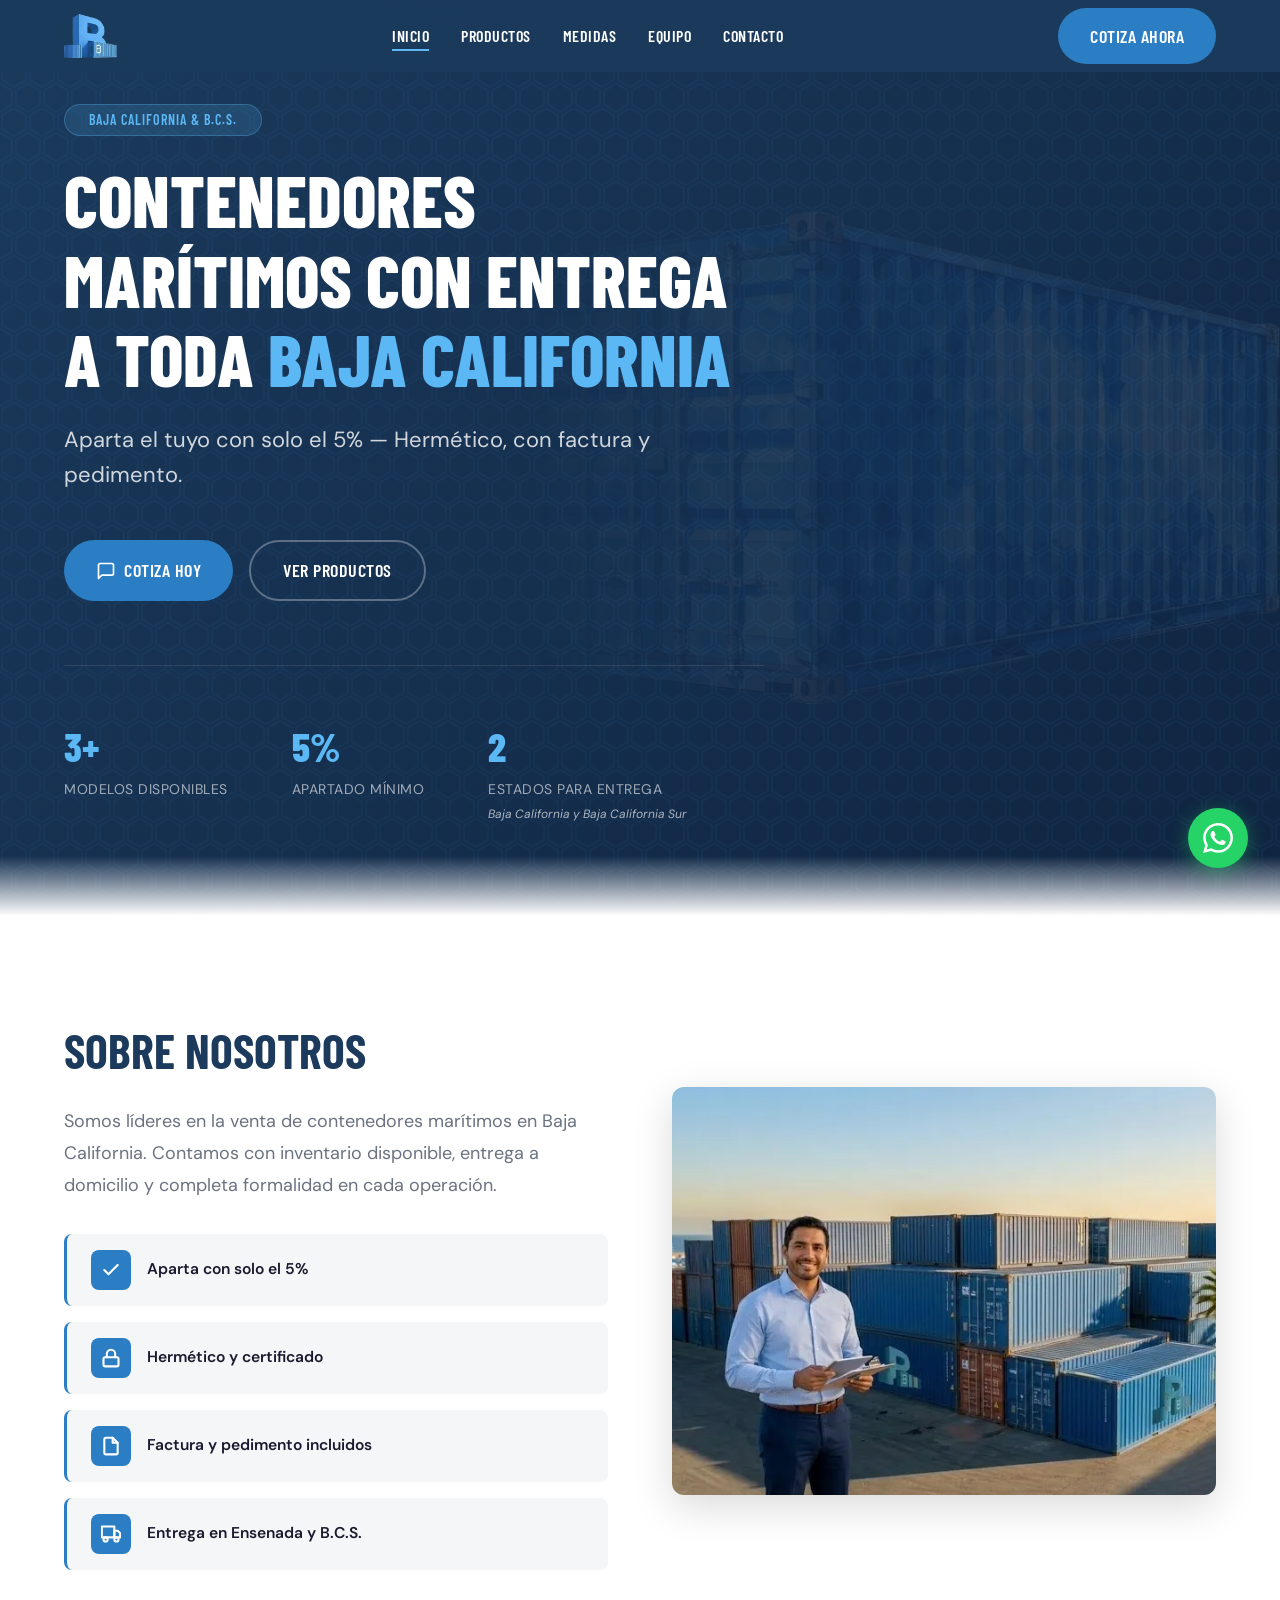
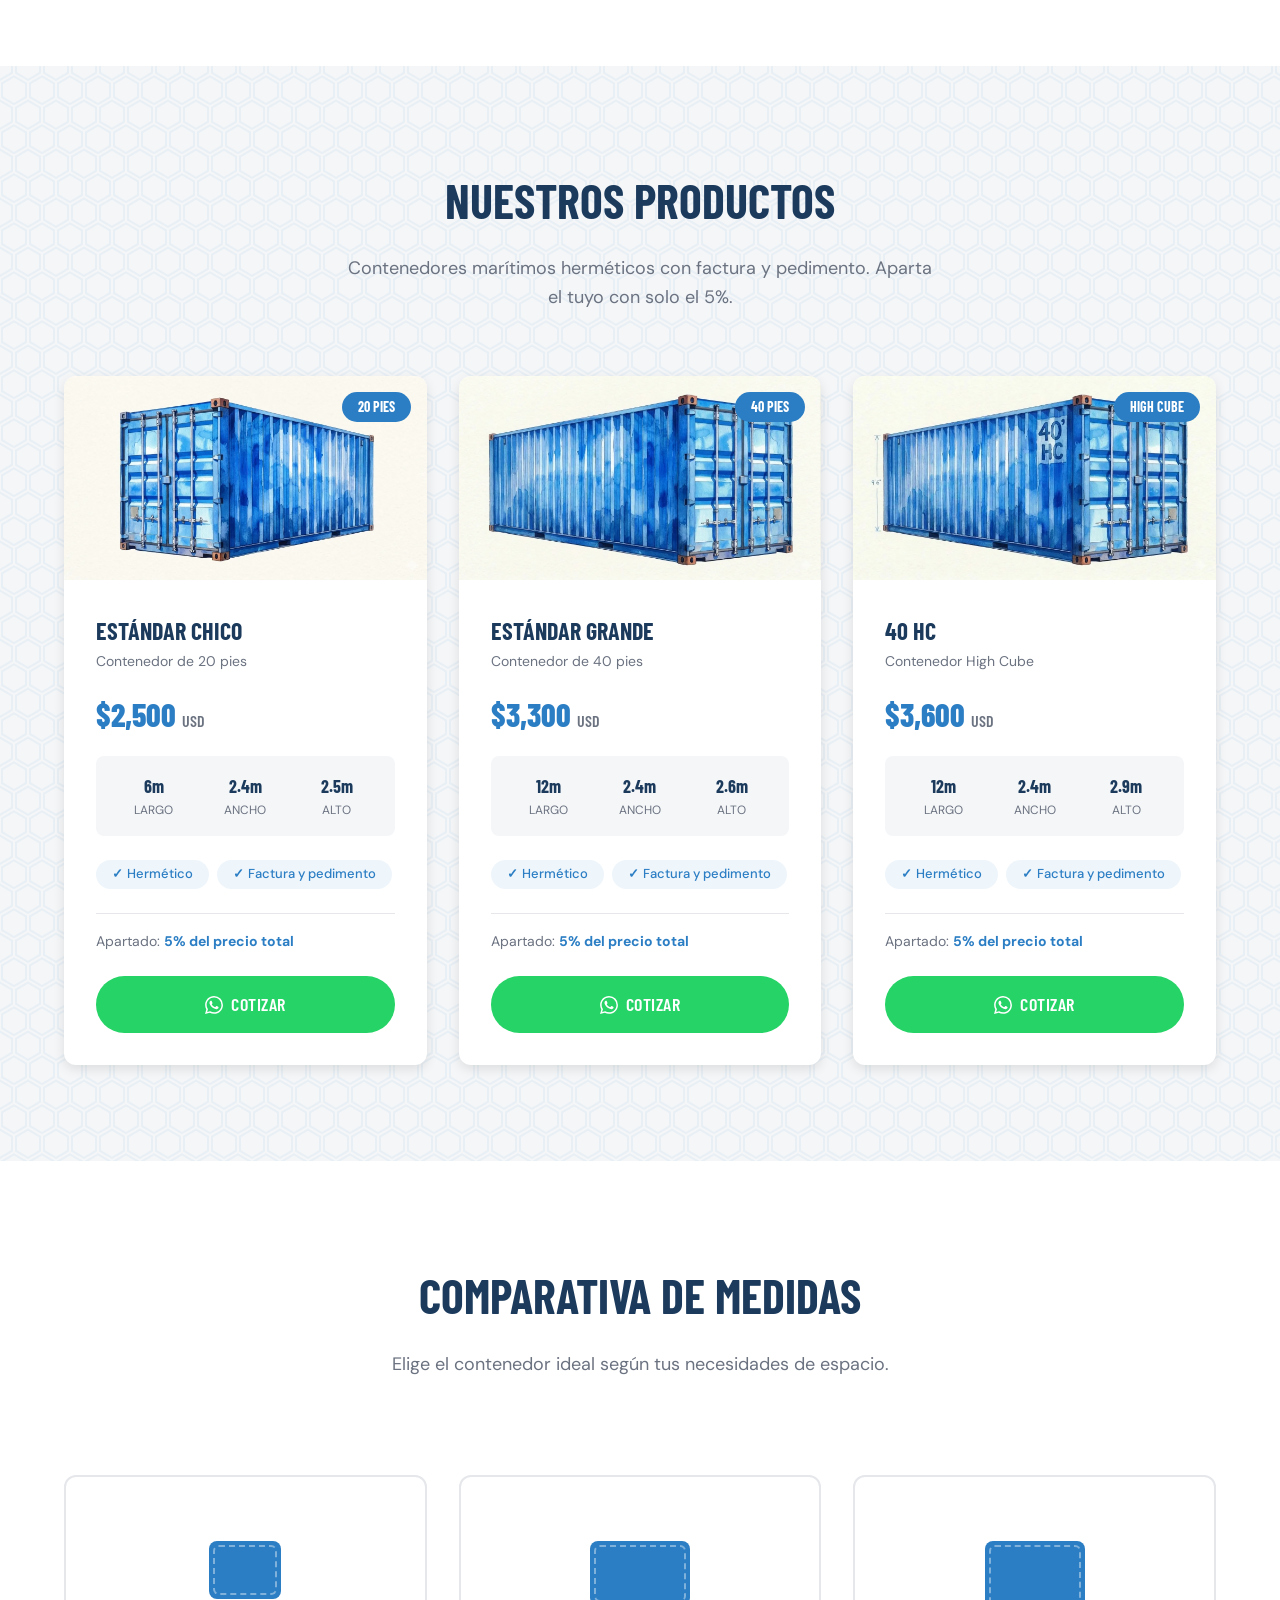
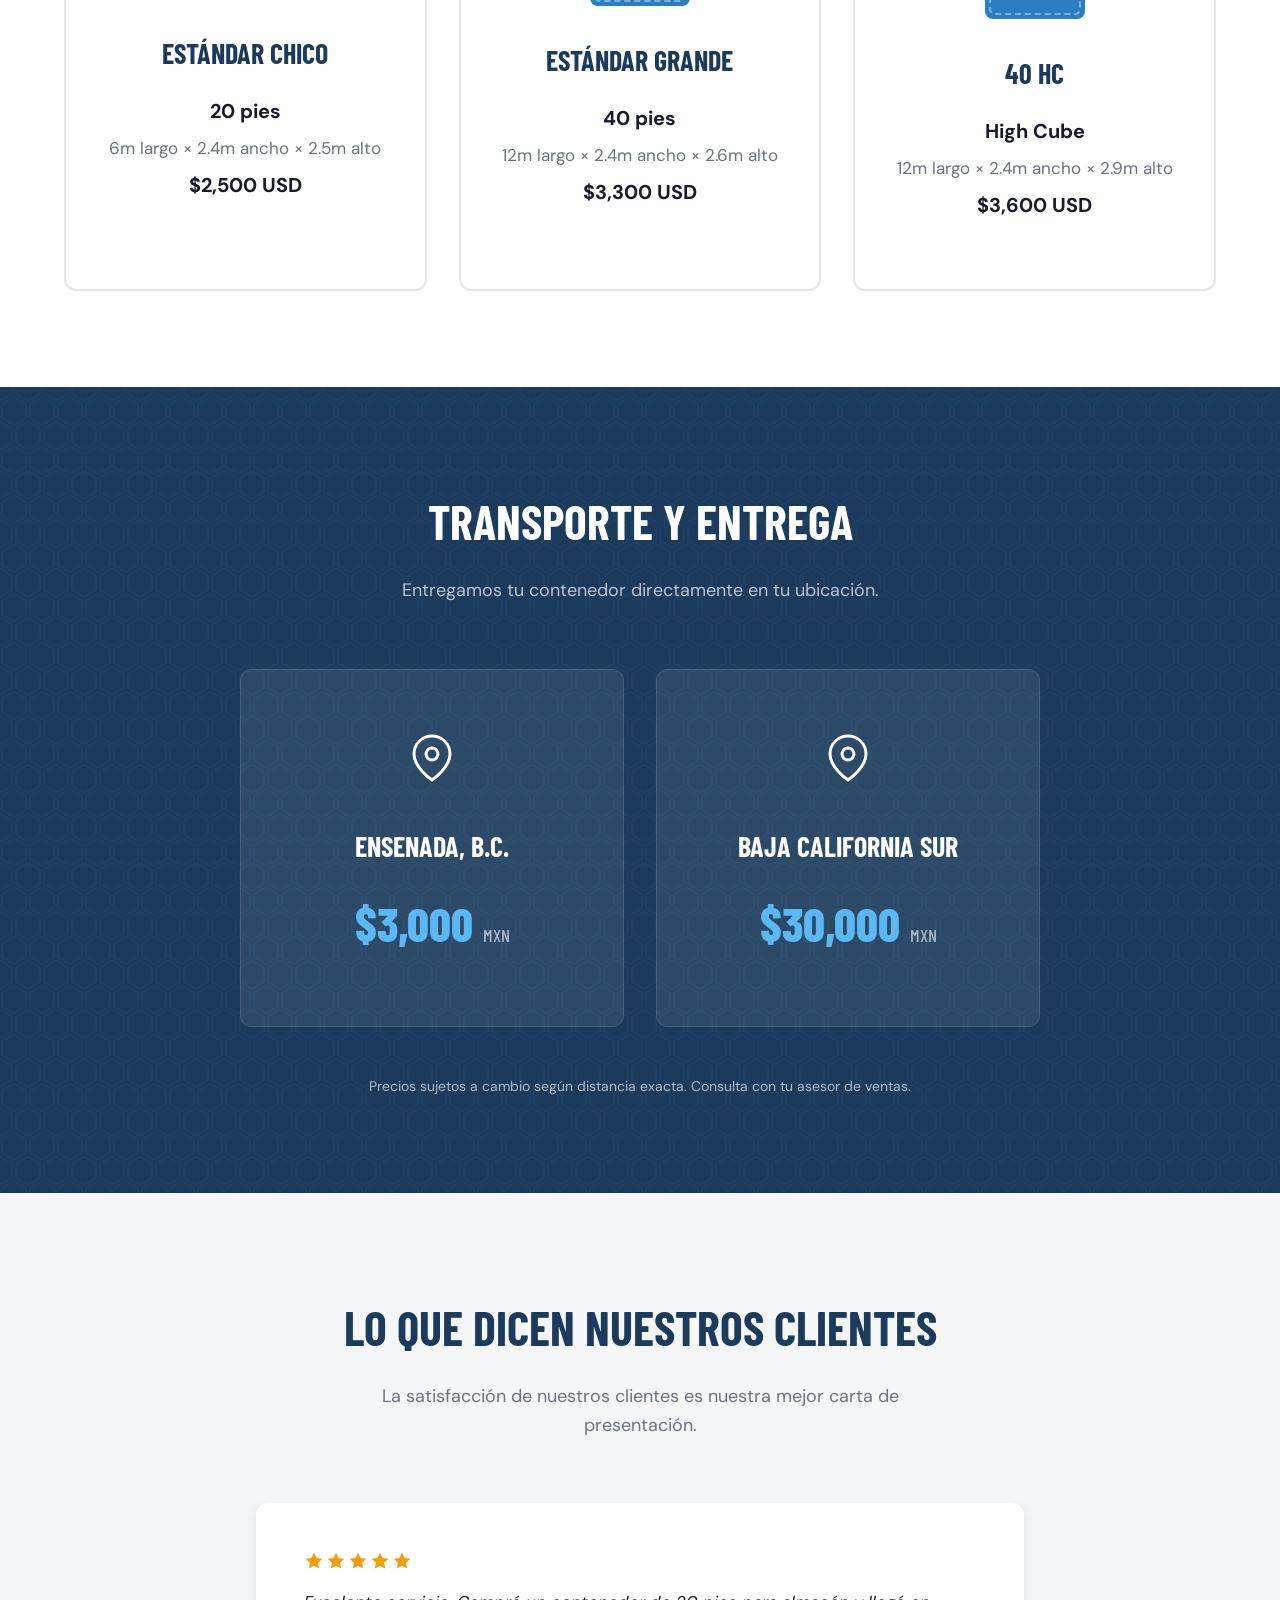
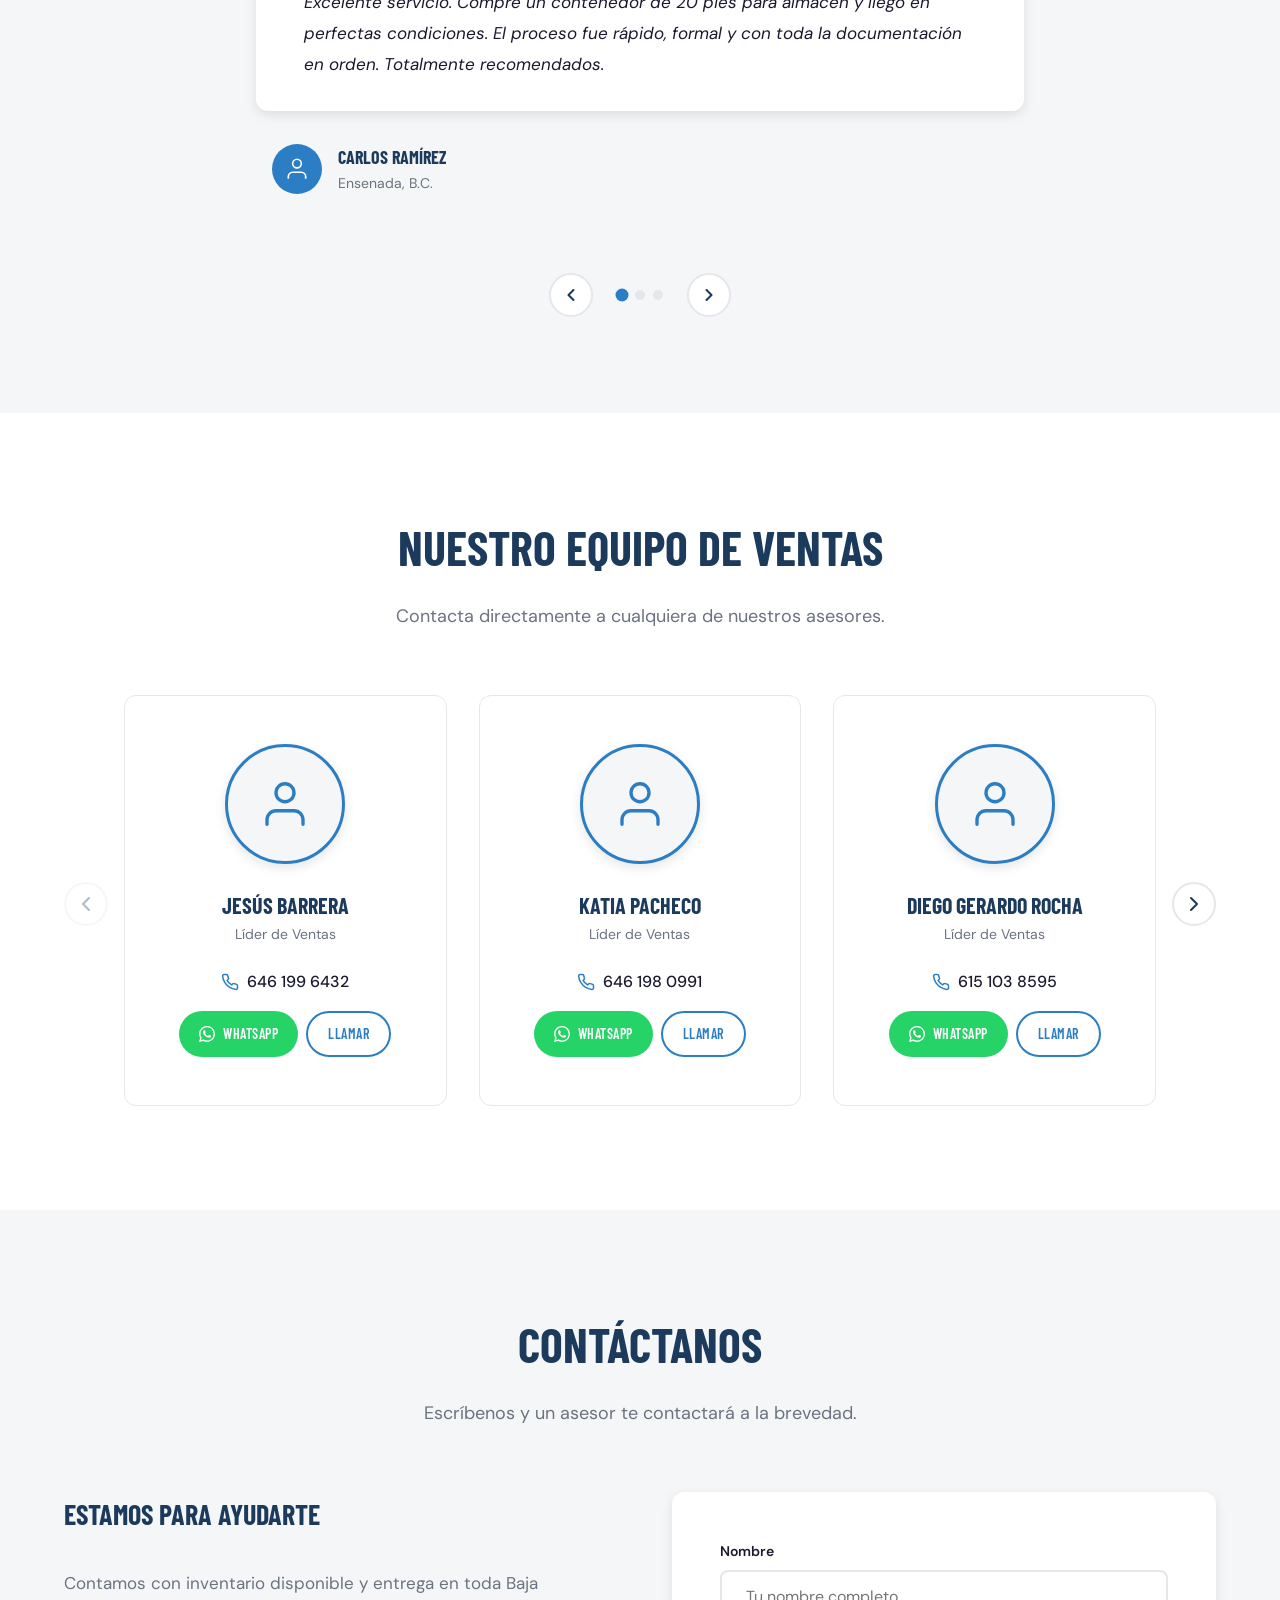
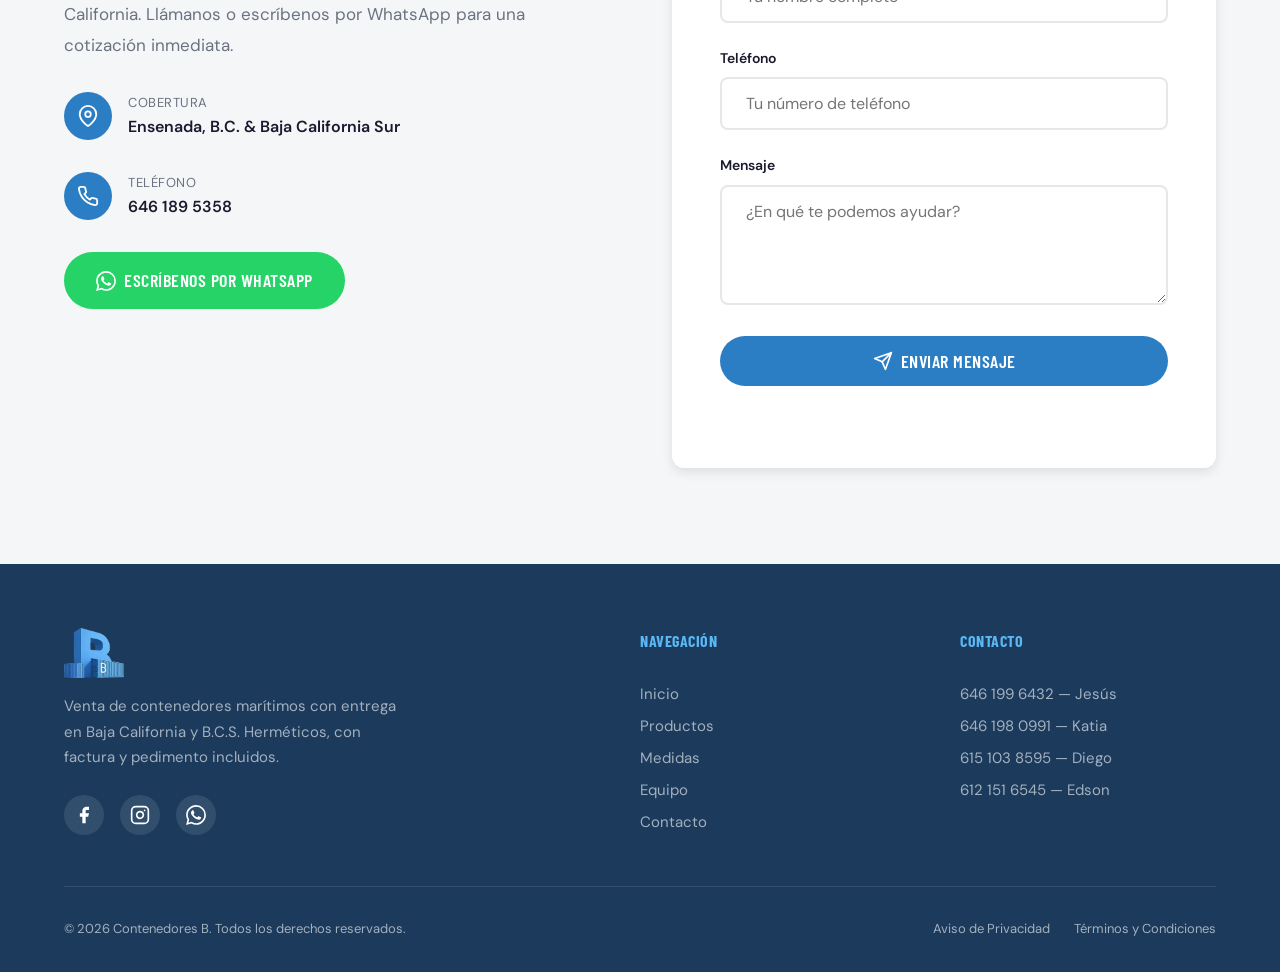
==== commit f98a283a: "feat: add Jesús Barrera to sales team and convert grid to carousel - Add Jesús Barrera as the first " ====
--- a/index.html
+++ b/index.html
@@ -485,7 +485,31 @@
           Contacta directamente a cualquiera de nuestros asesores.
         </p>
       </div>
-      <div class="team-grid">
+      <div class="team-slider">
+        <button class="team-nav team-nav-prev" type="button" aria-label="Anterior">
+          <svg width="24" height="24" viewBox="0 0 24 24" fill="none" stroke="currentColor" stroke-width="2" stroke-linecap="round" stroke-linejoin="round"><polyline points="15 18 9 12 15 6"/></svg>
+        </button>
+        <div class="team-grid" id="team-grid">
+        <!-- Jesus -->
+        <div class="team-card reveal">
+          <div class="team-card-avatar team-card-avatar--placeholder">
+            <svg viewBox="0 0 24 24" fill="none" stroke="currentColor" stroke-width="1.5" stroke-linecap="round" stroke-linejoin="round"><path d="M20 21v-2a4 4 0 0 0-4-4H8a4 4 0 0 0-4 4v2"/><circle cx="12" cy="7" r="4"/></svg>
+          </div>
+          <h3 class="team-card-name">Jesús Barrera</h3>
+          <p class="team-card-role">Líder de Ventas</p>
+          <a href="tel:+526461996432" class="team-card-phone">
+            <svg viewBox="0 0 24 24" fill="none" stroke="currentColor" stroke-width="2" stroke-linecap="round" stroke-linejoin="round"><path d="M22 16.92v3a2 2 0 0 1-2.18 2 19.79 19.79 0 0 1-8.63-3.07 19.5 19.5 0 0 1-6-6 19.79 19.79 0 0 1-3.07-8.67A2 2 0 0 1 4.11 2h3a2 2 0 0 1 2 1.72 12.84 12.84 0 0 0 .7 2.81 2 2 0 0 1-.45 2.11L8.09 9.91a16 16 0 0 0 6 6l1.27-1.27a2 2 0 0 1 2.11-.45 12.84 12.84 0 0 0 2.81.7A2 2 0 0 1 22 16.92z"/></svg>
+            646 199 6432
+          </a>
+          <div class="team-card-actions">
+            <a href="https://wa.me/526461996432" class="btn btn-whatsapp" target="_blank" rel="noopener">
+              <svg width="16" height="16" viewBox="0 0 24 24" fill="currentColor"><path d="M17.472 14.382c-.297-.149-1.758-.867-2.03-.967-.273-.099-.471-.148-.67.15-.197.297-.767.966-.94 1.164-.173.199-.347.223-.644.075-.297-.15-1.255-.463-2.39-1.475-.883-.788-1.48-1.761-1.653-2.059-.173-.297-.018-.458.13-.606.134-.133.298-.347.446-.52.149-.174.198-.298.298-.497.099-.198.05-.371-.025-.52-.075-.149-.669-1.612-.916-2.207-.242-.579-.487-.5-.669-.51-.173-.008-.371-.01-.57-.01-.198 0-.52.074-.792.372-.272.297-1.04 1.016-1.04 2.479 0 1.462 1.065 2.875 1.213 3.074.149.198 2.096 3.2 5.077 4.487.709.306 1.262.489 1.694.625.712.227 1.36.195 1.871.118.571-.085 1.758-.719 2.006-1.413.248-.694.248-1.289.173-1.413-.074-.124-.272-.198-.57-.347m-5.421 7.403h-.004a9.87 9.87 0 01-5.031-1.378l-.361-.214-3.741.982.998-3.648-.235-.374a9.86 9.86 0 01-1.51-5.26c.001-5.45 4.436-9.884 9.888-9.884 2.64 0 5.122 1.03 6.988 2.898a9.825 9.825 0 012.893 6.994c-.003 5.45-4.437 9.884-9.885 9.884m8.413-18.297A11.815 11.815 0 0012.05 0C5.495 0 .16 5.335.157 11.892c0 2.096.547 4.142 1.588 5.945L.057 24l6.305-1.654a11.882 11.882 0 005.683 1.448h.005c6.554 0 11.89-5.335 11.893-11.893a11.821 11.821 0 00-3.48-8.413z"/></svg>
+              WhatsApp
+            </a>
+            <a href="tel:+526461996432" class="btn btn-outline">Llamar</a>
+          </div>
+        </div>
+
         <!-- Katia -->
         <div class="team-card reveal">
           <div class="team-card-avatar team-card-avatar--placeholder">
@@ -545,7 +569,12 @@
             <a href="tel:+526121516545" class="btn btn-outline">Llamar</a>
           </div>
         </div>
-      </div>
+        </div>
+        <button class="team-nav team-nav-next" type="button" aria-label="Siguiente">
+          <svg width="24" height="24" viewBox="0 0 24 24" fill="none" stroke="currentColor" stroke-width="2" stroke-linecap="round" stroke-linejoin="round"><polyline points="9 18 15 12 9 6"/></svg>
+        </button>
+      </div>
+      <div class="team-dots" id="team-dots" aria-hidden="true"></div>
     </div>
   </section>
 
@@ -654,6 +683,7 @@
         <div>
           <h4 class="footer-heading">Contacto</h4>
           <div class="footer-links">
+            <a href="tel:+526461996432">646 199 6432 — Jesús</a>
             <a href="tel:+526461980991">646 198 0991 — Katia</a>
             <a href="tel:+526151038595">615 103 8595 — Diego</a>
             <a href="tel:+526121516545">612 151 6545 — Edson</a>
--- a/assets/css/main.css
+++ b/assets/css/main.css
@@ -910,10 +910,82 @@
   background: var(--color-bg);
 }
 
+.team-slider {
+  position: relative;
+  display: flex;
+  align-items: center;
+  gap: var(--space-md);
+}
+
 .team-grid {
-  display: grid;
-  grid-template-columns: repeat(3, 1fr);
+  display: flex;
   gap: var(--space-xl);
+  overflow-x: auto;
+  scroll-snap-type: x mandatory;
+  scroll-behavior: smooth;
+  scrollbar-width: none;
+  -ms-overflow-style: none;
+  padding-bottom: var(--space-sm);
+  flex: 1;
+  min-width: 0;
+}
+
+.team-grid::-webkit-scrollbar {
+  display: none;
+}
+
+.team-grid > .team-card {
+  flex: 0 0 calc((100% - 2 * var(--space-xl)) / 3);
+  scroll-snap-align: start;
+}
+
+.team-nav {
+  flex-shrink: 0;
+  width: 44px;
+  height: 44px;
+  border-radius: 50%;
+  background: var(--color-bg);
+  border: 2px solid var(--color-border);
+  display: flex;
+  align-items: center;
+  justify-content: center;
+  color: var(--color-primary-dark);
+  cursor: pointer;
+  transition: background var(--transition-fast), border-color var(--transition-fast), color var(--transition-fast), opacity var(--transition-fast);
+}
+
+.team-nav:hover {
+  background: var(--color-primary);
+  border-color: var(--color-primary);
+  color: white;
+}
+
+.team-nav:disabled {
+  opacity: 0.35;
+  cursor: not-allowed;
+}
+
+.team-dots {
+  display: none;
+  justify-content: center;
+  gap: var(--space-sm);
+  margin-top: var(--space-xl);
+}
+
+.team-dot {
+  width: 10px;
+  height: 10px;
+  border-radius: 50%;
+  background: var(--color-border);
+  border: none;
+  padding: 0;
+  cursor: pointer;
+  transition: background var(--transition-fast), transform var(--transition-fast);
+}
+
+.team-dot.active {
+  background: var(--color-primary);
+  transform: scale(1.3);
 }
 
 .team-card {
@@ -1283,9 +1355,12 @@
 
 @media (max-width: 1024px) {
   .products-grid,
-  .dimensions-visual,
-  .team-grid {
+  .dimensions-visual {
     grid-template-columns: repeat(2, 1fr);
+  }
+
+  .team-grid > .team-card {
+    flex: 0 0 calc((100% - var(--space-xl)) / 2);
   }
 
   .footer-grid {
@@ -1343,9 +1418,20 @@
   }
 
   .products-grid,
-  .dimensions-visual,
-  .team-grid {
+  .dimensions-visual {
     grid-template-columns: 1fr;
+  }
+
+  .team-grid > .team-card {
+    flex: 0 0 100%;
+  }
+
+  .team-nav {
+    display: none;
+  }
+
+  .team-dots {
+    display: flex;
   }
 
   .transport-grid {
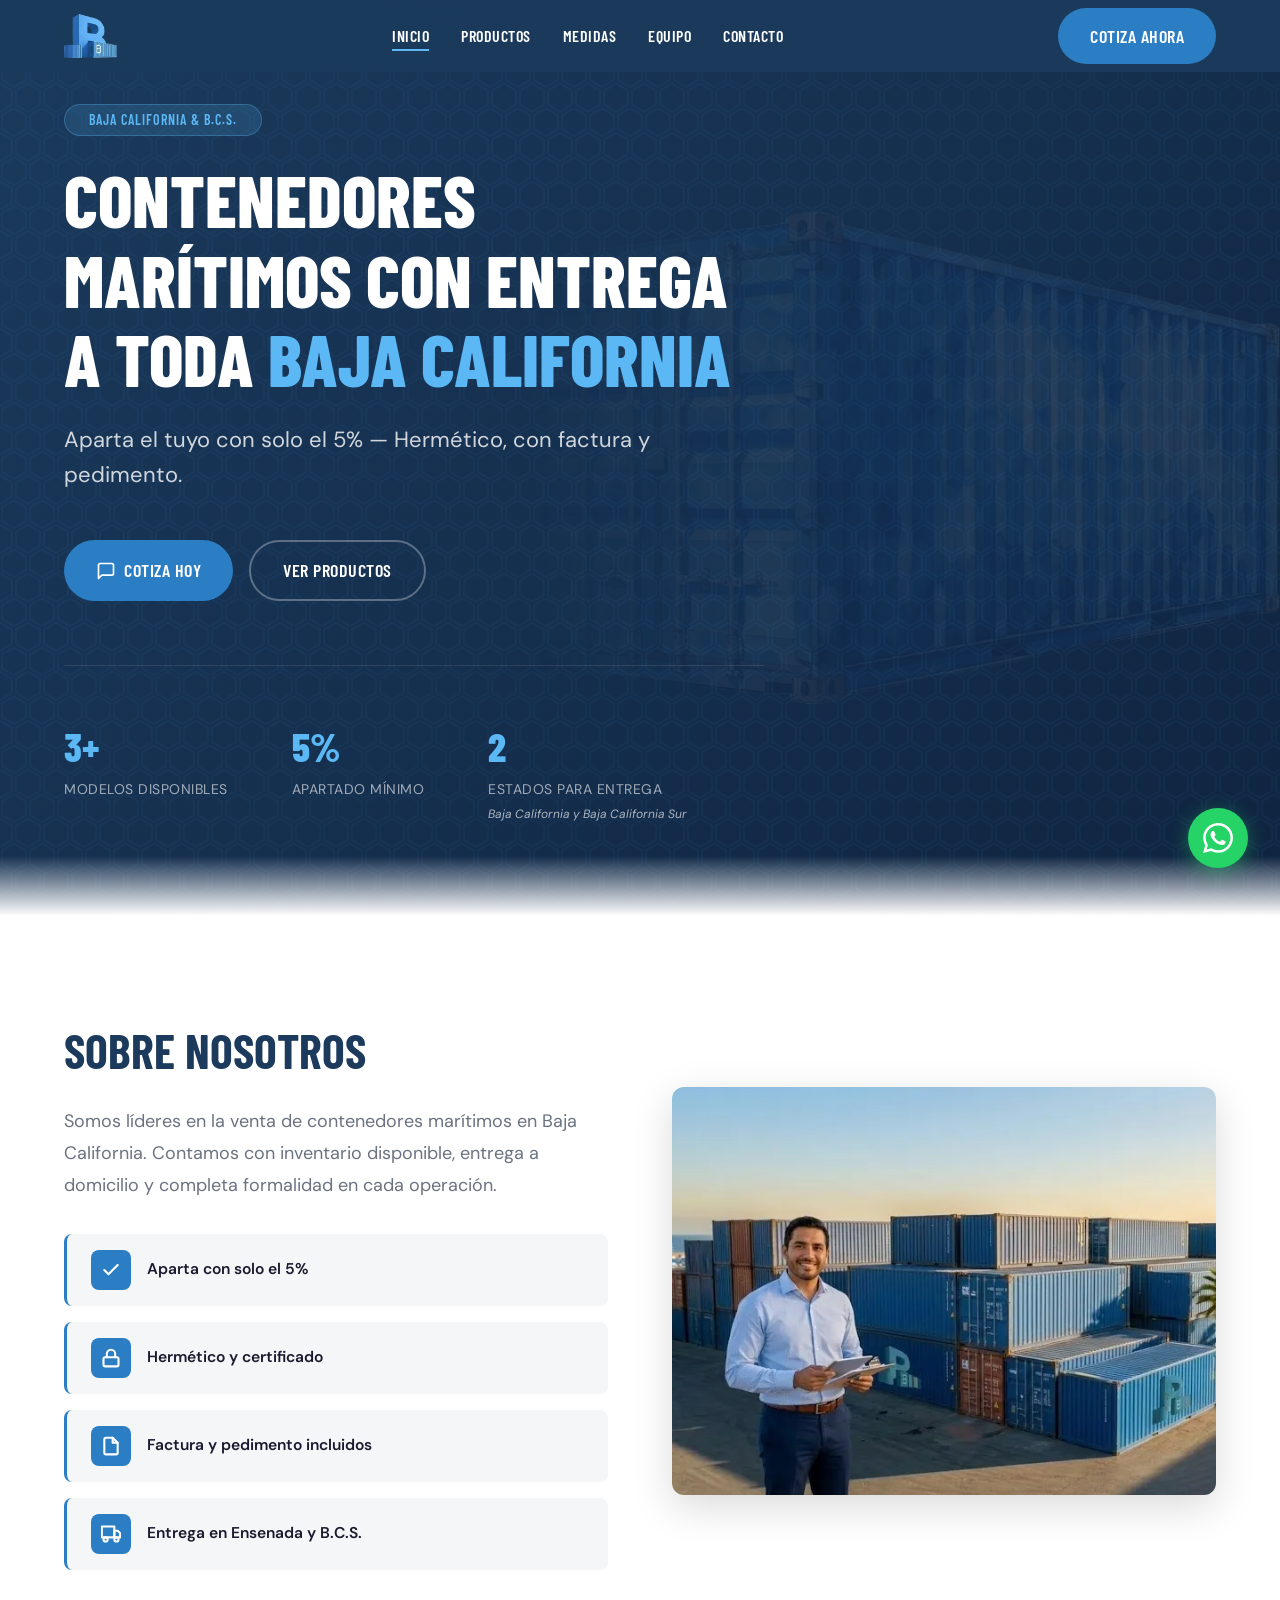
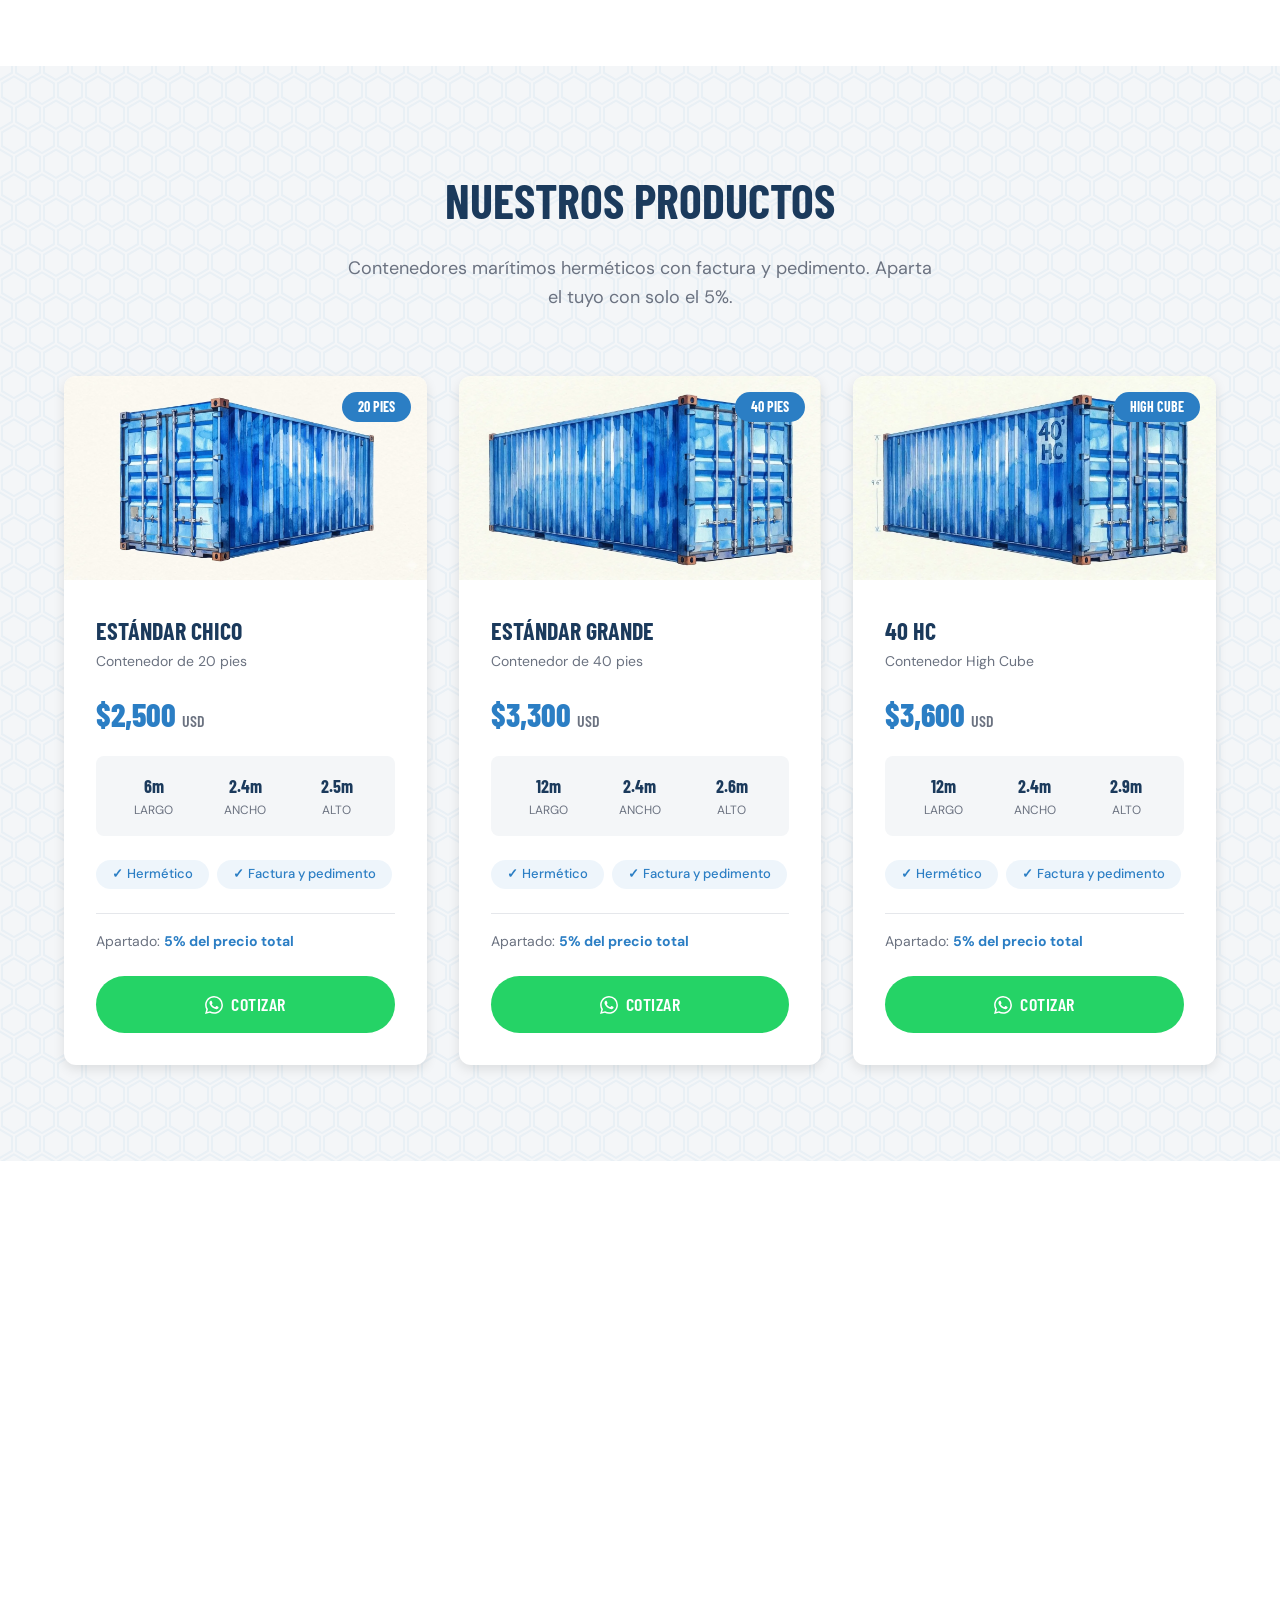
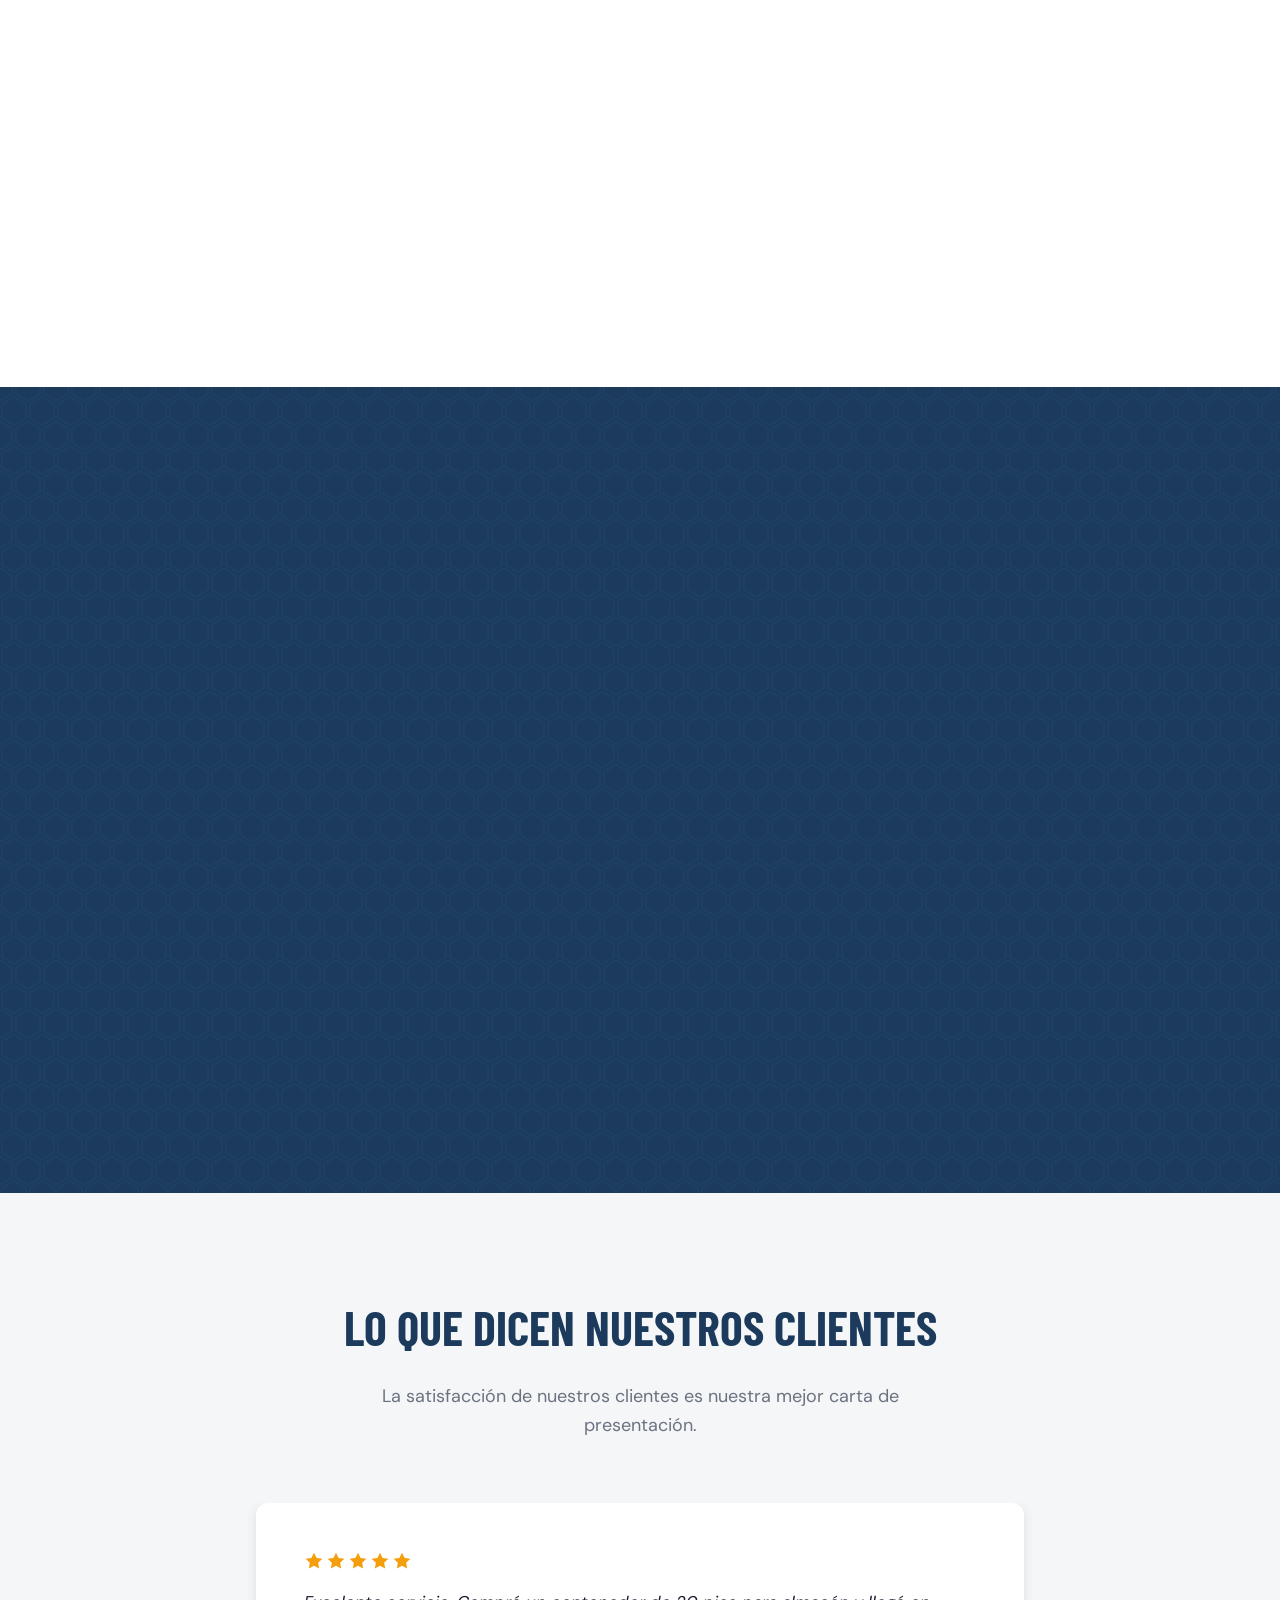
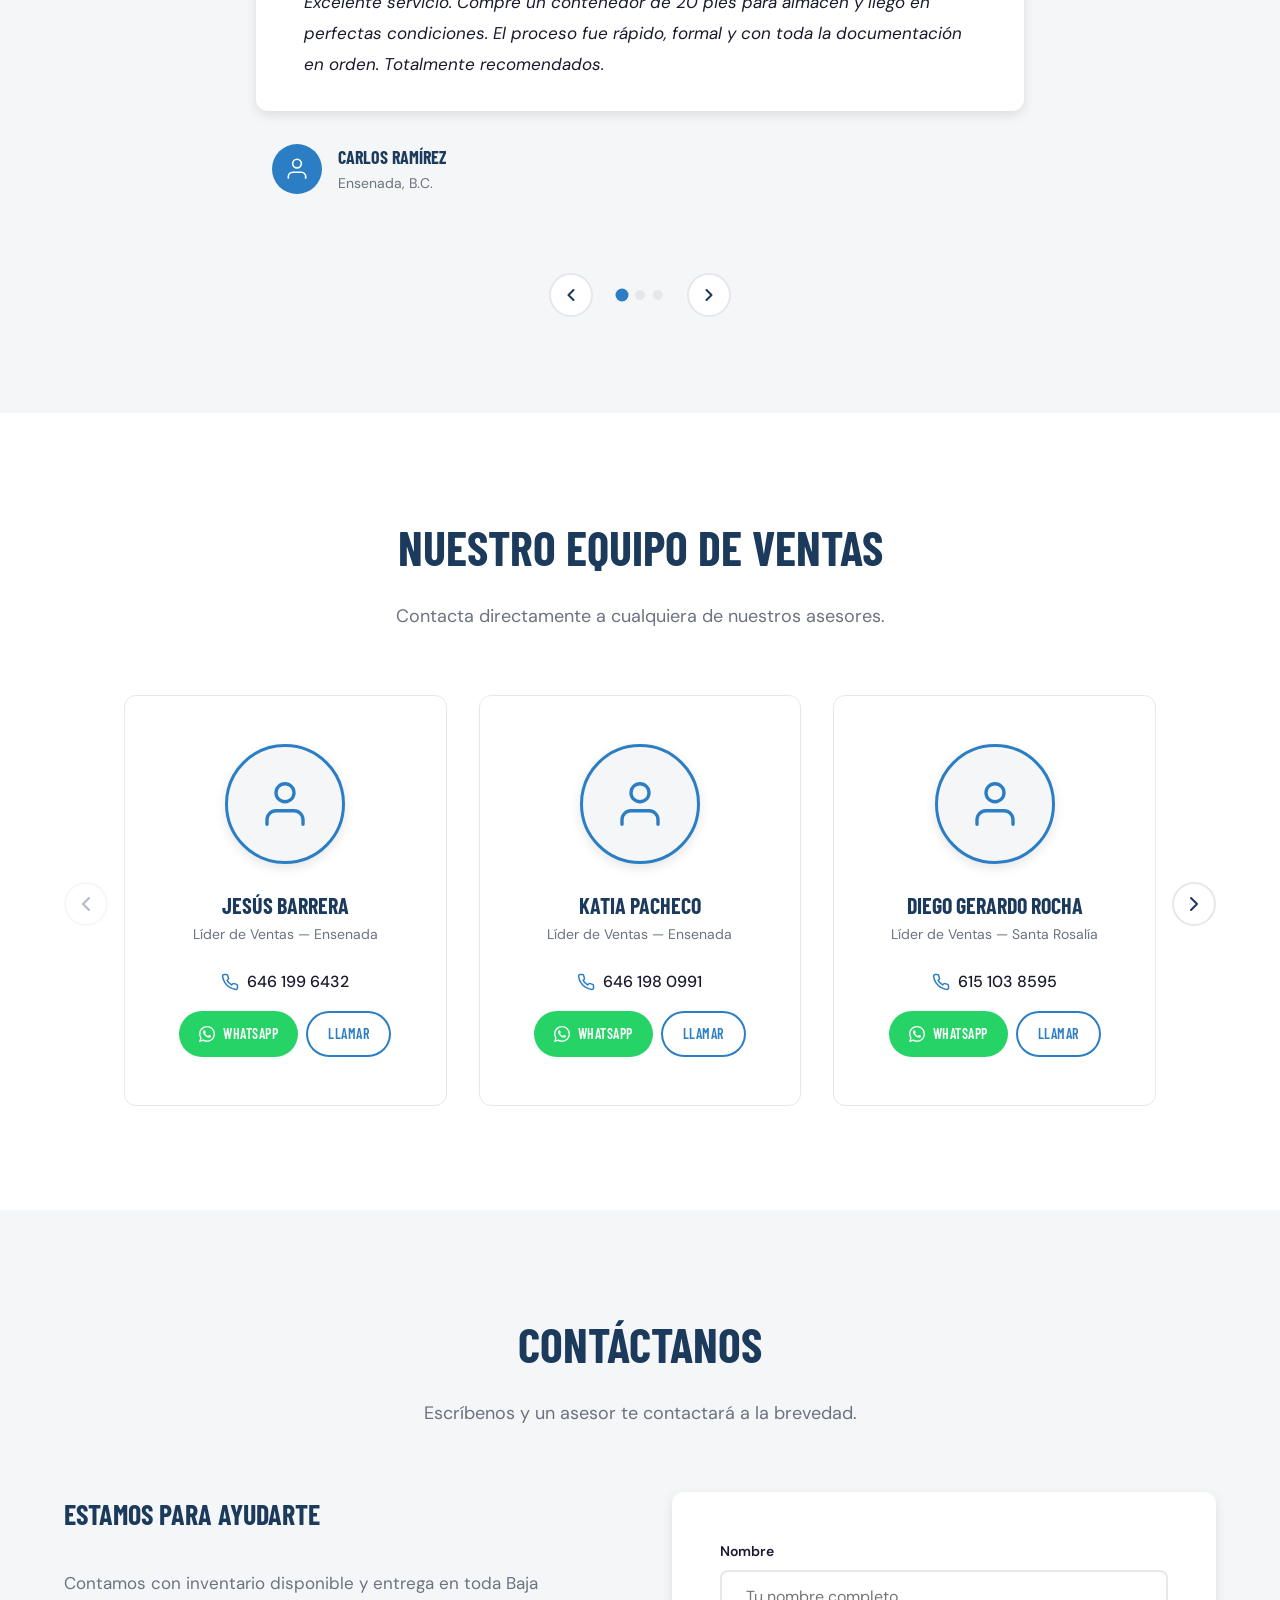
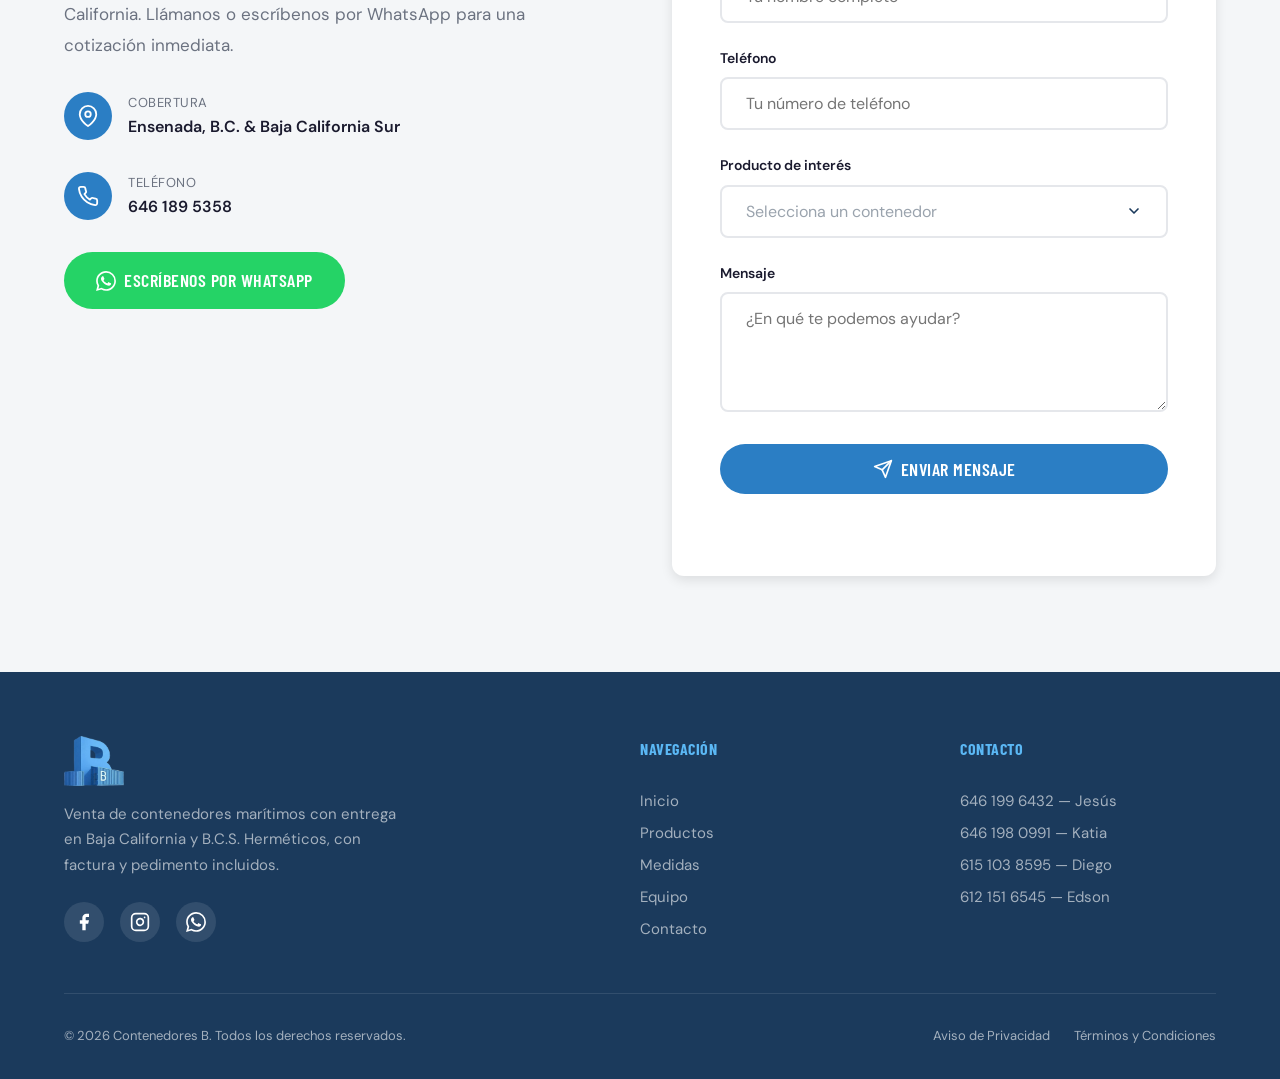
==== commit fa9efa53: "feat: add product dropdown to contact form and zone-based sales leads Co-Authored-By: Claude Opus 4." ====
--- a/index.html
+++ b/index.html
@@ -496,7 +496,7 @@
             <svg viewBox="0 0 24 24" fill="none" stroke="currentColor" stroke-width="1.5" stroke-linecap="round" stroke-linejoin="round"><path d="M20 21v-2a4 4 0 0 0-4-4H8a4 4 0 0 0-4 4v2"/><circle cx="12" cy="7" r="4"/></svg>
           </div>
           <h3 class="team-card-name">Jesús Barrera</h3>
-          <p class="team-card-role">Líder de Ventas</p>
+          <p class="team-card-role">Líder de Ventas — Ensenada</p>
           <a href="tel:+526461996432" class="team-card-phone">
             <svg viewBox="0 0 24 24" fill="none" stroke="currentColor" stroke-width="2" stroke-linecap="round" stroke-linejoin="round"><path d="M22 16.92v3a2 2 0 0 1-2.18 2 19.79 19.79 0 0 1-8.63-3.07 19.5 19.5 0 0 1-6-6 19.79 19.79 0 0 1-3.07-8.67A2 2 0 0 1 4.11 2h3a2 2 0 0 1 2 1.72 12.84 12.84 0 0 0 .7 2.81 2 2 0 0 1-.45 2.11L8.09 9.91a16 16 0 0 0 6 6l1.27-1.27a2 2 0 0 1 2.11-.45 12.84 12.84 0 0 0 2.81.7A2 2 0 0 1 22 16.92z"/></svg>
             646 199 6432
@@ -516,7 +516,7 @@
             <svg viewBox="0 0 24 24" fill="none" stroke="currentColor" stroke-width="1.5" stroke-linecap="round" stroke-linejoin="round"><path d="M20 21v-2a4 4 0 0 0-4-4H8a4 4 0 0 0-4 4v2"/><circle cx="12" cy="7" r="4"/></svg>
           </div>
           <h3 class="team-card-name">Katia Pacheco</h3>
-          <p class="team-card-role">Líder de Ventas</p>
+          <p class="team-card-role">Líder de Ventas — Ensenada</p>
           <a href="tel:+526461980991" class="team-card-phone">
             <svg viewBox="0 0 24 24" fill="none" stroke="currentColor" stroke-width="2" stroke-linecap="round" stroke-linejoin="round"><path d="M22 16.92v3a2 2 0 0 1-2.18 2 19.79 19.79 0 0 1-8.63-3.07 19.5 19.5 0 0 1-6-6 19.79 19.79 0 0 1-3.07-8.67A2 2 0 0 1 4.11 2h3a2 2 0 0 1 2 1.72 12.84 12.84 0 0 0 .7 2.81 2 2 0 0 1-.45 2.11L8.09 9.91a16 16 0 0 0 6 6l1.27-1.27a2 2 0 0 1 2.11-.45 12.84 12.84 0 0 0 2.81.7A2 2 0 0 1 22 16.92z"/></svg>
             646 198 0991
@@ -536,7 +536,7 @@
             <svg viewBox="0 0 24 24" fill="none" stroke="currentColor" stroke-width="1.5" stroke-linecap="round" stroke-linejoin="round"><path d="M20 21v-2a4 4 0 0 0-4-4H8a4 4 0 0 0-4 4v2"/><circle cx="12" cy="7" r="4"/></svg>
           </div>
           <h3 class="team-card-name">Diego Gerardo Rocha</h3>
-          <p class="team-card-role">Líder de Ventas</p>
+          <p class="team-card-role">Líder de Ventas — Santa Rosalía</p>
           <a href="tel:+526151038595" class="team-card-phone">
             <svg viewBox="0 0 24 24" fill="none" stroke="currentColor" stroke-width="2" stroke-linecap="round" stroke-linejoin="round"><path d="M22 16.92v3a2 2 0 0 1-2.18 2 19.79 19.79 0 0 1-8.63-3.07 19.5 19.5 0 0 1-6-6 19.79 19.79 0 0 1-3.07-8.67A2 2 0 0 1 4.11 2h3a2 2 0 0 1 2 1.72 12.84 12.84 0 0 0 .7 2.81 2 2 0 0 1-.45 2.11L8.09 9.91a16 16 0 0 0 6 6l1.27-1.27a2 2 0 0 1 2.11-.45 12.84 12.84 0 0 0 2.81.7A2 2 0 0 1 22 16.92z"/></svg>
             615 103 8595
@@ -556,7 +556,7 @@
             <svg viewBox="0 0 24 24" fill="none" stroke="currentColor" stroke-width="1.5" stroke-linecap="round" stroke-linejoin="round"><path d="M20 21v-2a4 4 0 0 0-4-4H8a4 4 0 0 0-4 4v2"/><circle cx="12" cy="7" r="4"/></svg>
           </div>
           <h3 class="team-card-name">Edson Ahumada</h3>
-          <p class="team-card-role">Líder de Ventas</p>
+          <p class="team-card-role">Líder de Ventas — La Paz</p>
           <a href="tel:+526121516545" class="team-card-phone">
             <svg viewBox="0 0 24 24" fill="none" stroke="currentColor" stroke-width="2" stroke-linecap="round" stroke-linejoin="round"><path d="M22 16.92v3a2 2 0 0 1-2.18 2 19.79 19.79 0 0 1-8.63-3.07 19.5 19.5 0 0 1-6-6 19.79 19.79 0 0 1-3.07-8.67A2 2 0 0 1 4.11 2h3a2 2 0 0 1 2 1.72 12.84 12.84 0 0 0 .7 2.81 2 2 0 0 1-.45 2.11L8.09 9.91a16 16 0 0 0 6 6l1.27-1.27a2 2 0 0 1 2.11-.45 12.84 12.84 0 0 0 2.81.7A2 2 0 0 1 22 16.92z"/></svg>
             612 151 6545
@@ -627,6 +627,16 @@
             <input type="tel" id="phone" name="phone" placeholder="Tu número de teléfono" autocomplete="tel" required />
           </div>
           <div class="form-group">
+            <label for="product">Producto de interés</label>
+            <select id="product" name="product" required>
+              <option value="" disabled selected>Selecciona un contenedor</option>
+              <option value="Estándar Chico - 20 Pies">Estándar Chico - 20 Pies</option>
+              <option value="Estándar Grande - 40 Pies">Estándar Grande - 40 Pies</option>
+              <option value="40 HC - High Cube">40 HC - High Cube</option>
+              <option value="No estoy seguro">No estoy seguro</option>
+            </select>
+          </div>
+          <div class="form-group">
             <label for="message">Mensaje</label>
             <textarea id="message" name="message" placeholder="¿En qué te podemos ayudar?" rows="4" required></textarea>
           </div>
--- a/assets/css/main.css
+++ b/assets/css/main.css
@@ -1154,7 +1154,8 @@
 }
 
 .form-group input,
-.form-group textarea {
+.form-group textarea,
+.form-group select {
   width: 100%;
   padding: 0.875rem var(--space-lg);
   border: 2px solid var(--color-border);
@@ -1166,8 +1167,24 @@
   transition: border-color var(--transition-fast), box-shadow var(--transition-fast);
 }
 
+.form-group select {
+  appearance: none;
+  -webkit-appearance: none;
+  -moz-appearance: none;
+  background-image: url("data:image/svg+xml;utf8,<svg xmlns='http://www.w3.org/2000/svg' width='16' height='16' viewBox='0 0 24 24' fill='none' stroke='%231B3A5C' stroke-width='2.5' stroke-linecap='round' stroke-linejoin='round'><polyline points='6 9 12 15 18 9'/></svg>");
+  background-repeat: no-repeat;
+  background-position: right var(--space-lg) center;
+  padding-right: calc(var(--space-lg) * 2 + 1rem);
+  cursor: pointer;
+}
+
+.form-group select:invalid {
+  color: #9aa3ad;
+}
+
 .form-group input:focus,
-.form-group textarea:focus {
+.form-group textarea:focus,
+.form-group select:focus {
   outline: 2px solid transparent;
   border-color: var(--color-primary);
   box-shadow: 0 0 0 3px rgba(43, 126, 196, 0.15);
